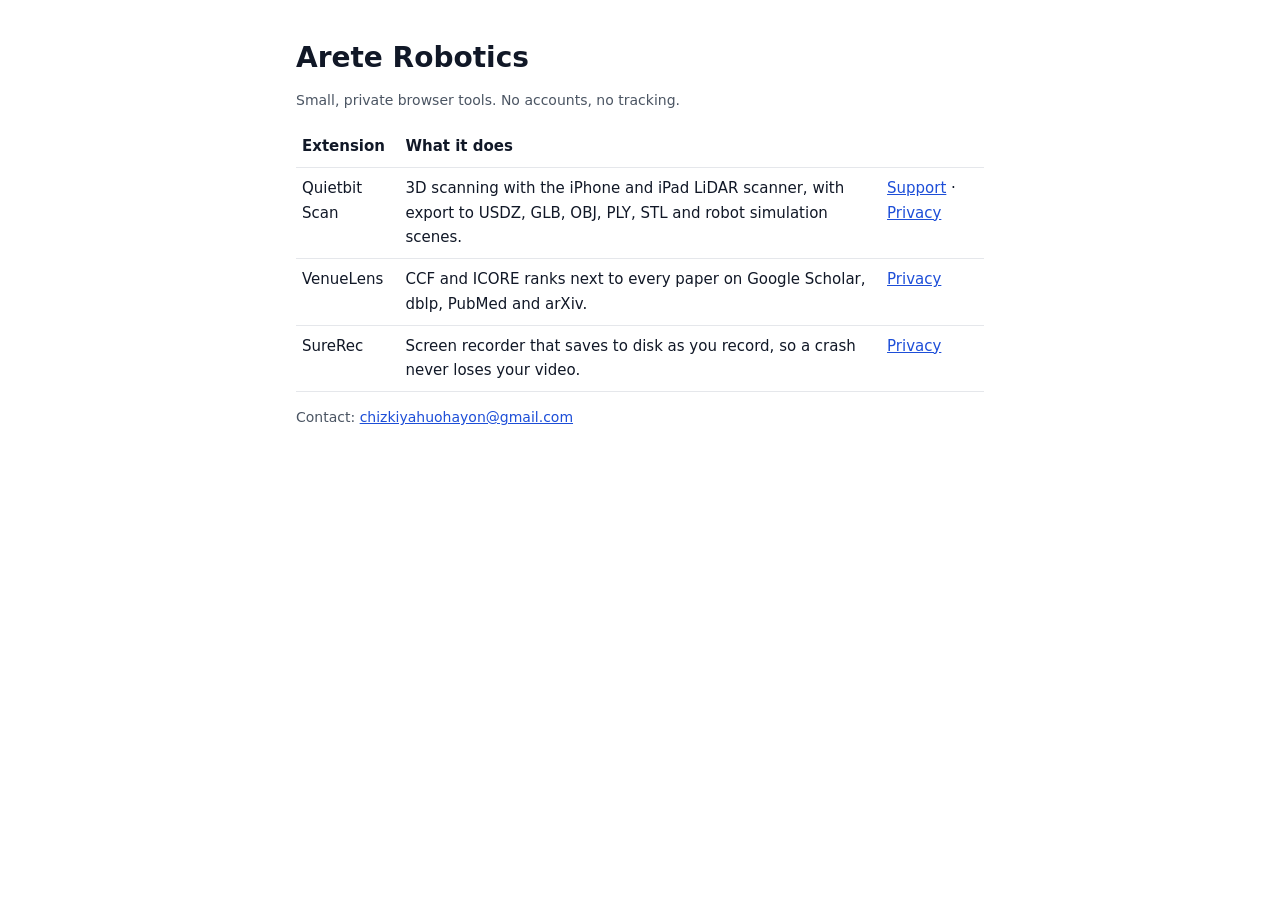
==== index.html @ 1bd01e6b "Rename to Arete Robotics; lion favicon" ====
<!doctype html>
<html lang="en">
<head>
<meta charset="utf-8">
<meta name="viewport" content="width=device-width, initial-scale=1">
<title>Arete Robotics</title>
<link rel="stylesheet" href="style.css">
<link rel="icon" href="favicon.png">
<link rel="apple-touch-icon" href="apple-touch-icon.png">
</head>
<body>
<main>
<h1>Arete Robotics</h1>
<p class="muted">Small, private browser tools. No accounts, no tracking.</p>
<table>
<tr><th>Extension</th><th>What it does</th><th></th></tr>
<tr><td>Quietbit Scan</td><td>3D scanning with the iPhone and iPad LiDAR scanner, with export to USDZ, GLB, OBJ, PLY, STL and robot simulation scenes.</td><td><a href="scan/index.html">Support</a> · <a href="scan/privacy.html">Privacy</a></td></tr>
<tr><td>VenueLens</td><td>CCF and ICORE ranks next to every paper on Google Scholar, dblp, PubMed and arXiv.</td><td><a href="venuelens/privacy.html">Privacy</a></td></tr>
<tr><td>SureRec</td><td>Screen recorder that saves to disk as you record, so a crash never loses your video.</td><td><a href="surerec/privacy.html">Privacy</a></td></tr>
</table>
<p class="muted">Contact: <a href="mailto:chizkiyahuohayon@gmail.com">chizkiyahuohayon@gmail.com</a></p>
</main>
</body>
</html>
---- style.css ----
:root { --bg: #ffffff; --fg: #111827; --muted: #4b5563; --line: #e5e7eb; --accent: #1d4ed8; color-scheme: light dark; }
@media (prefers-color-scheme: dark) { :root { --bg: #111827; --fg: #f3f4f6; --muted: #d1d5db; --line: #374151; --accent: #93c5fd; } }
* { box-sizing: border-box; }
body { margin: 0; background: var(--bg); color: var(--fg); font: 16px/1.65 system-ui, -apple-system, "Segoe UI", "PingFang SC", "Microsoft YaHei", sans-serif; }
main { max-width: 720px; margin: 0 auto; padding: 40px 16px 64px; }
h1 { font-size: 28px; line-height: 1.25; margin: 0 0 6px; }
h2 { font-size: 19px; margin: 32px 0 8px; }
p, li { color: var(--fg); }
.muted { color: var(--muted); font-size: 14px; }
a { color: var(--accent); }
nav { display: flex; gap: 16px; margin-bottom: 28px; font-size: 14px; }
hr { border: 0; border-top: 1px solid var(--line); margin: 40px 0; }
table { border-collapse: collapse; width: 100%; font-size: 15px; }
th, td { text-align: left; border-bottom: 1px solid var(--line); padding: 8px 6px; vertical-align: top; }
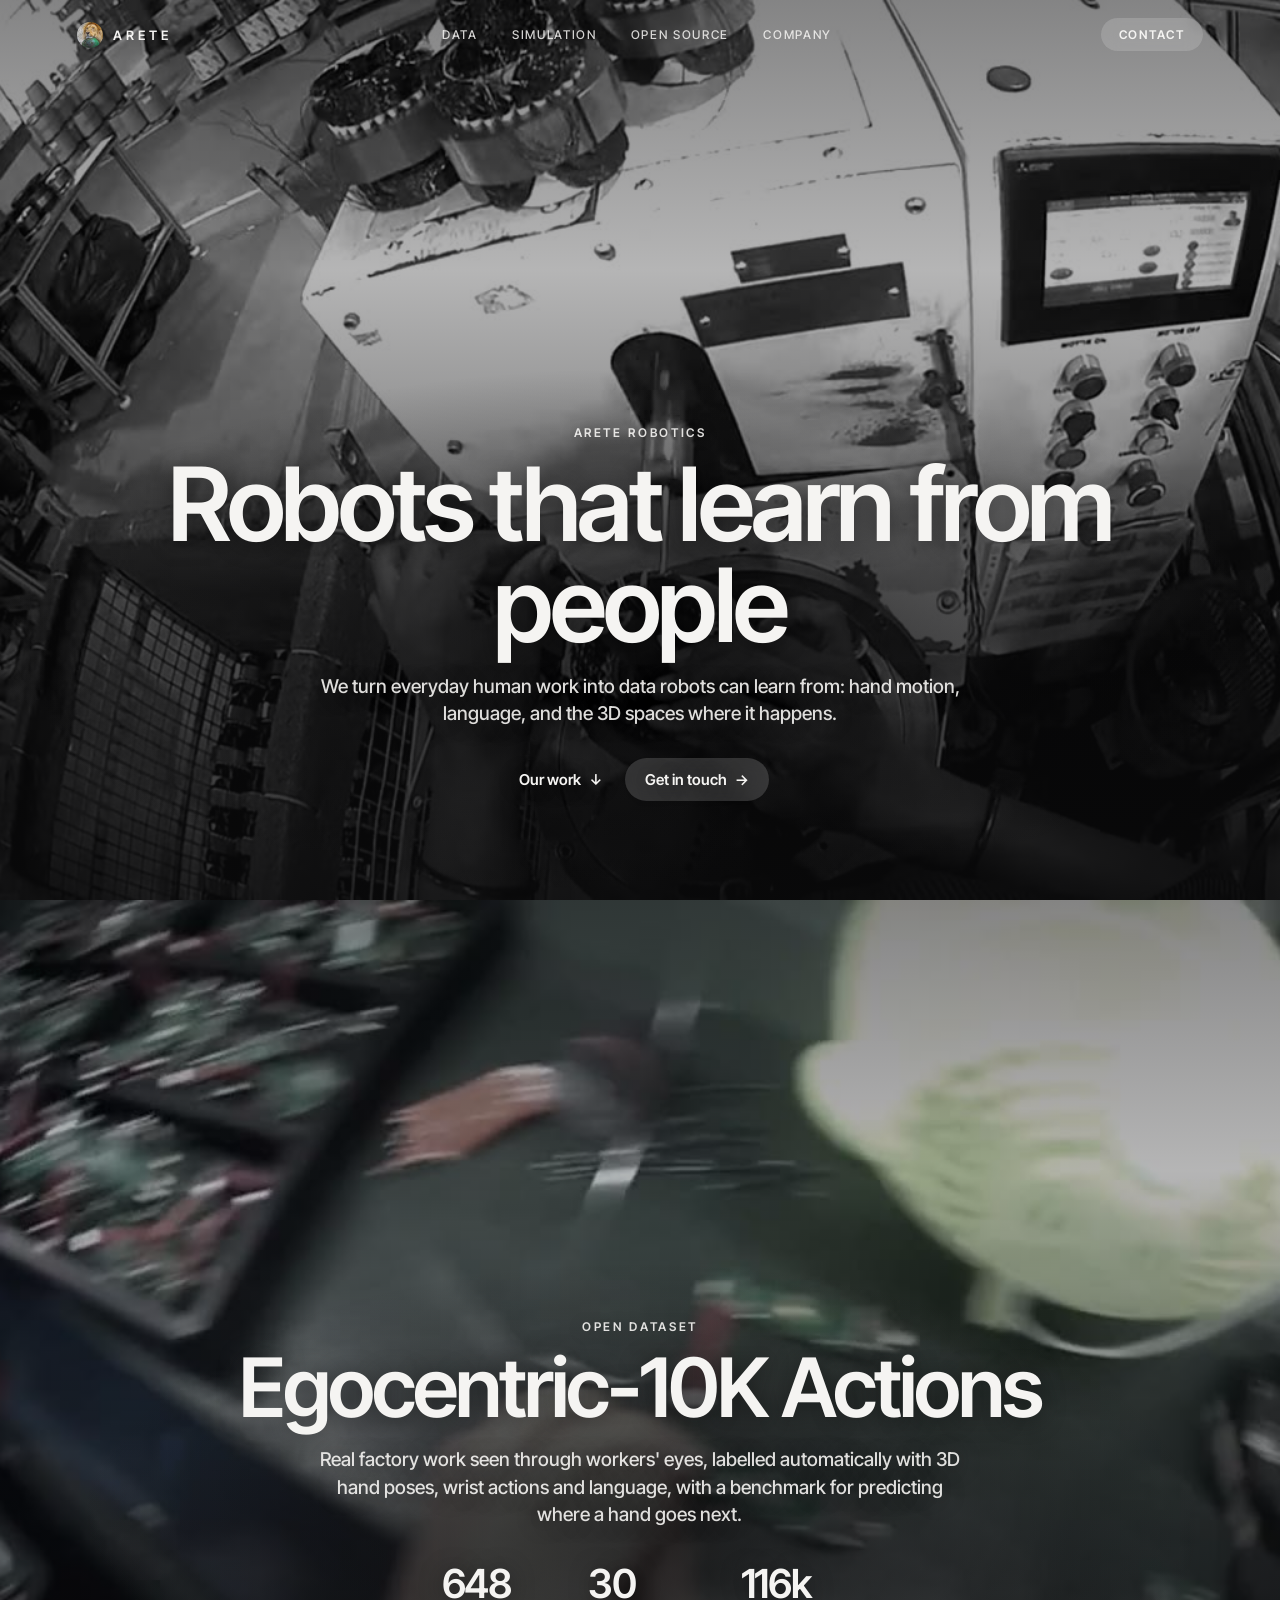
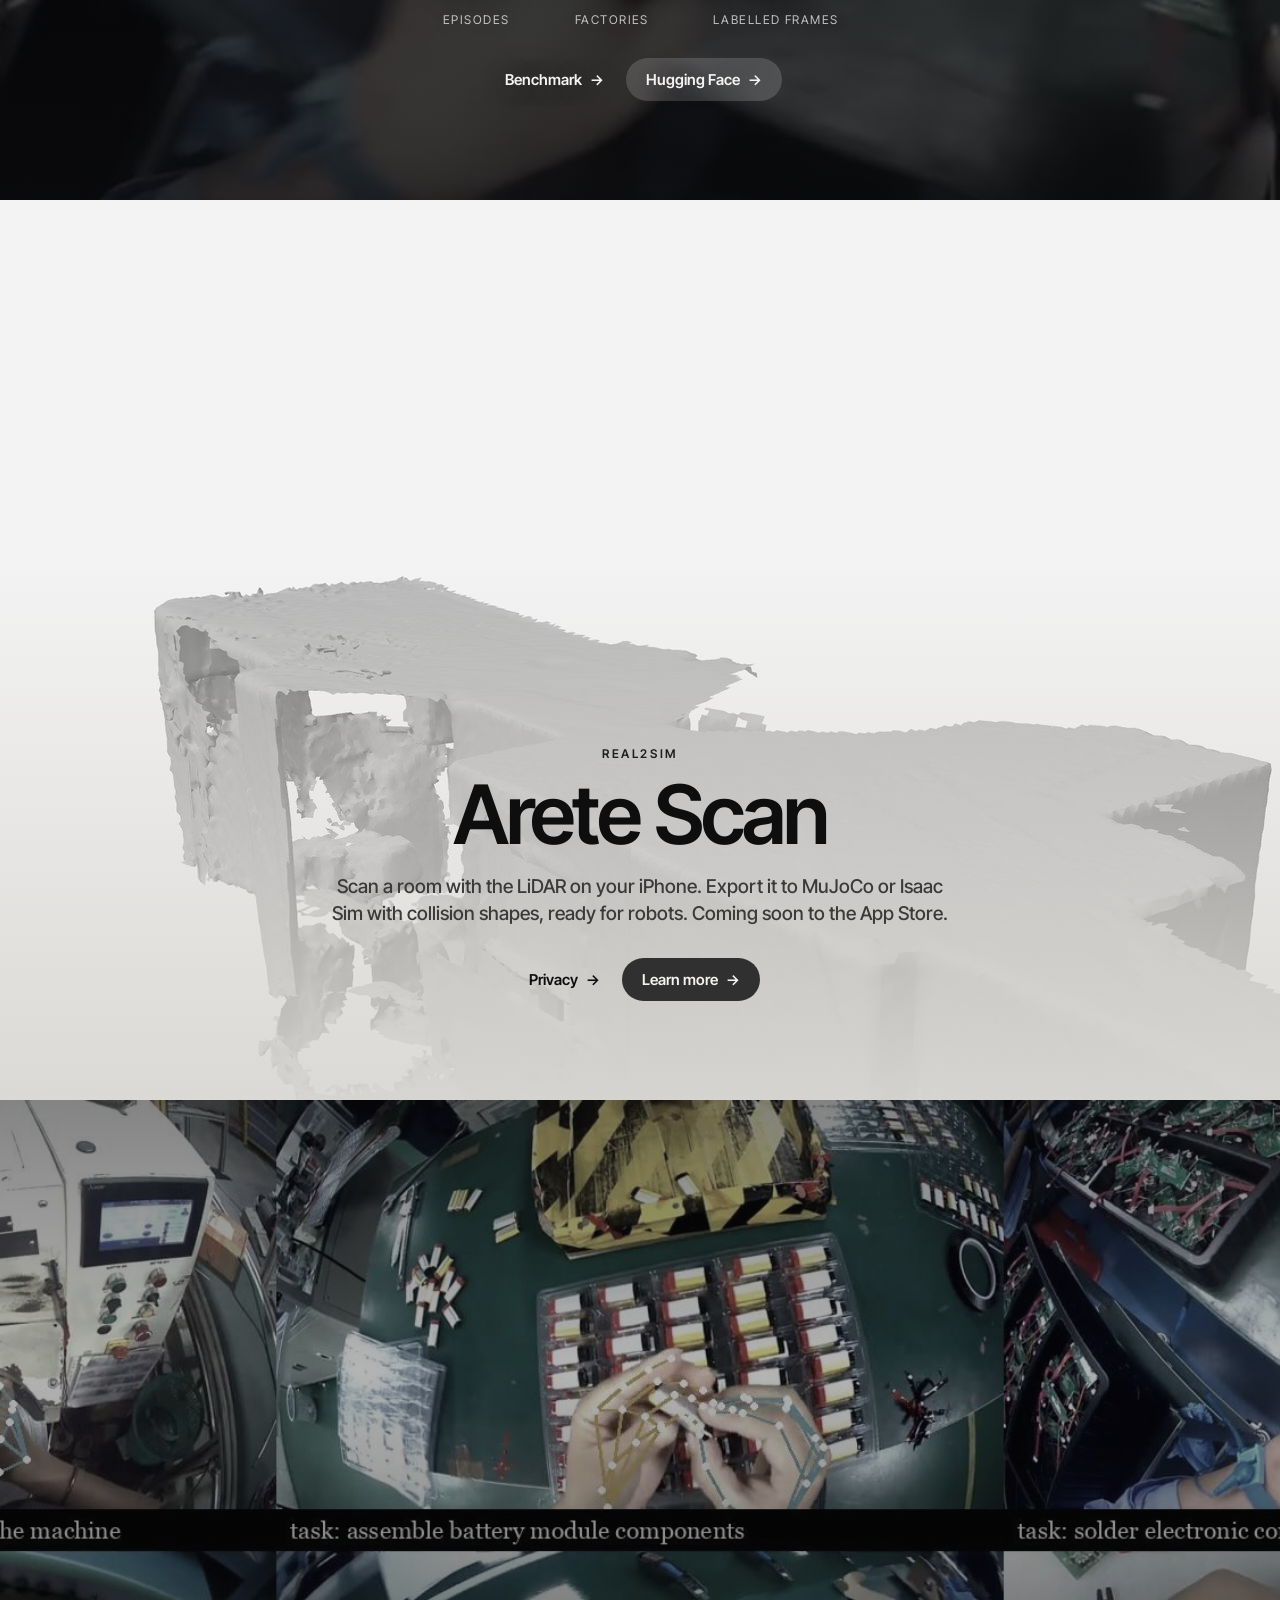
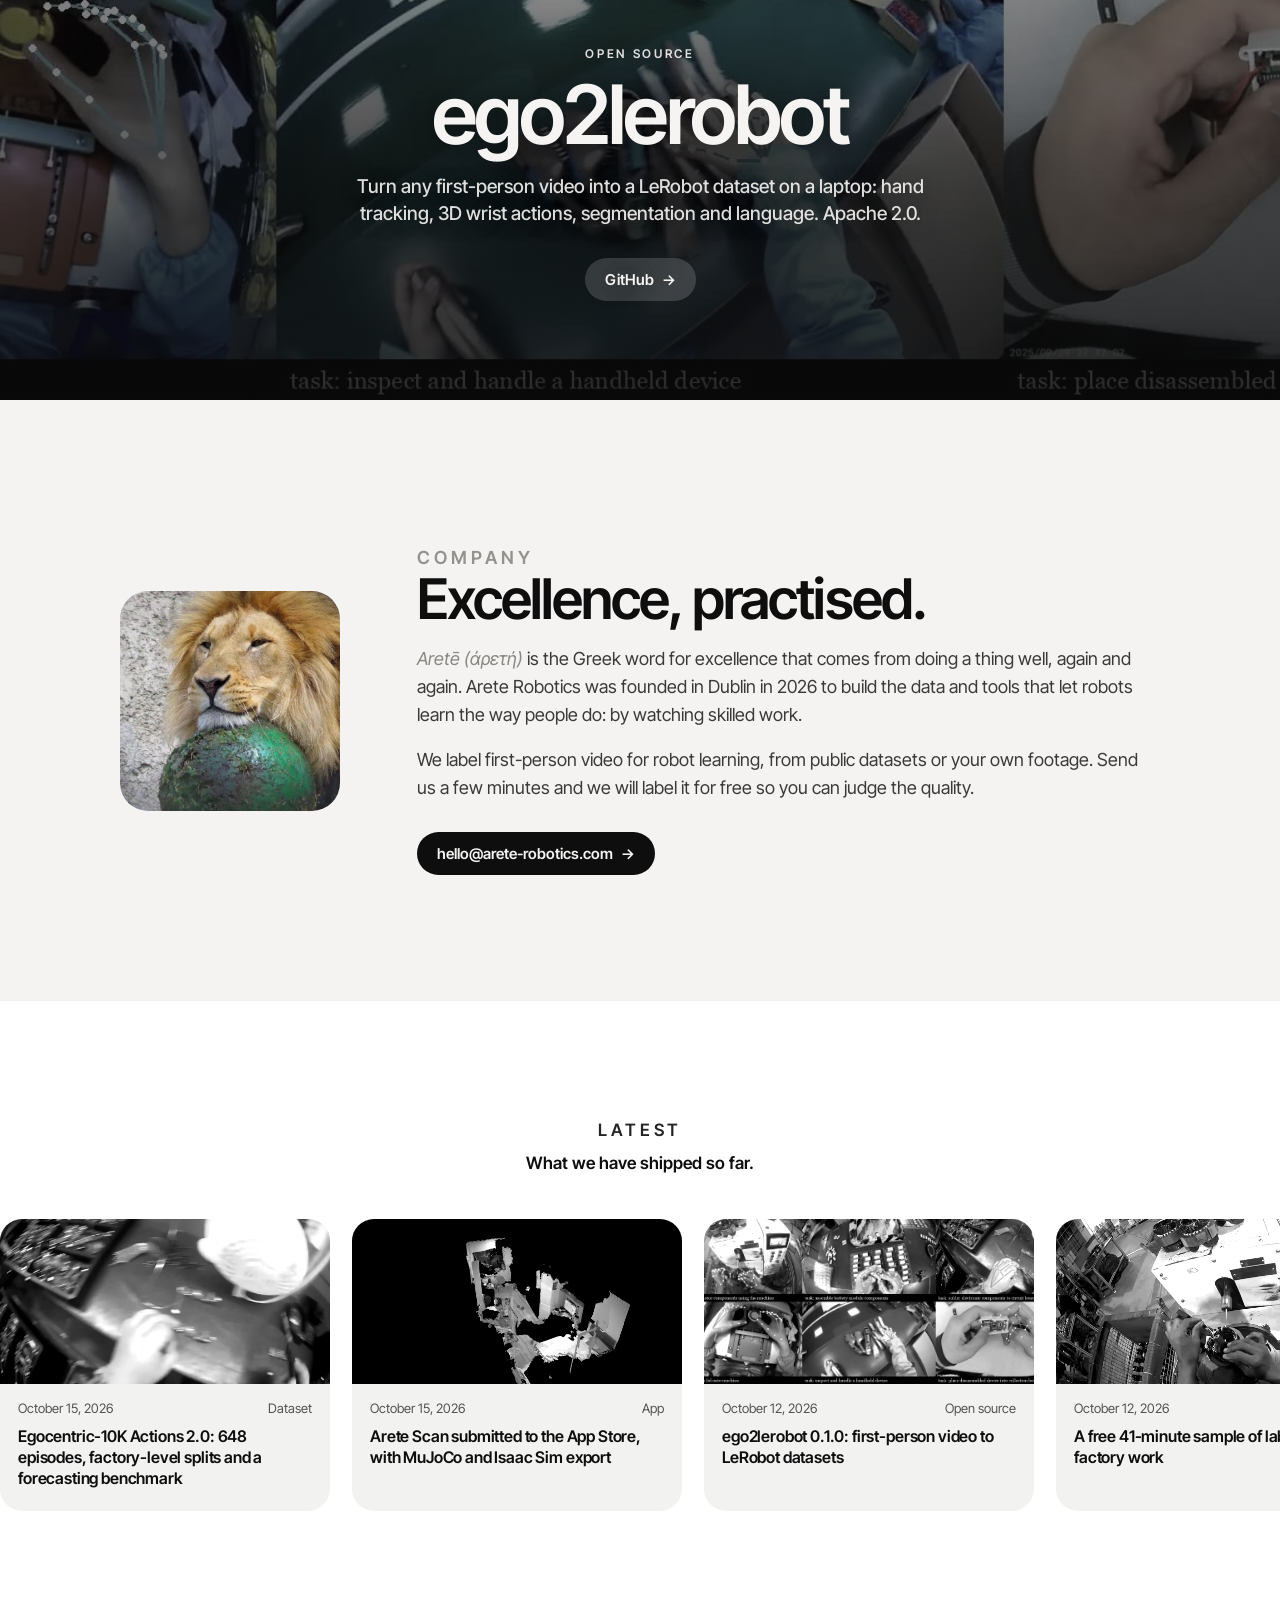
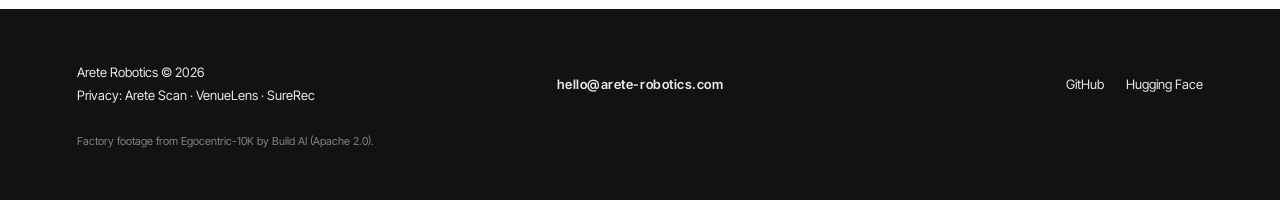
==== commit 2552a045: "Arete Robotics homepage on arete-robotics.com" ====
--- a/index.html
+++ b/index.html
@@ -4,21 +4,212 @@
 <meta charset="utf-8">
 <meta name="viewport" content="width=device-width, initial-scale=1">
 <title>Arete Robotics</title>
-<link rel="stylesheet" href="style.css">
+<meta name="description" content="Arete Robotics turns everyday human work into data robots can learn from: hand motion, language and the 3D spaces where it happens.">
 <link rel="icon" href="favicon.png">
 <link rel="apple-touch-icon" href="apple-touch-icon.png">
+<link rel="preconnect" href="https://fonts.googleapis.com">
+<link rel="preconnect" href="https://fonts.gstatic.com" crossorigin>
+<link href="https://fonts.googleapis.com/css2?family=Inter+Tight:wght@400;500;600;700&display=swap" rel="stylesheet">
+<style>
+:root {
+  --ink: #0e0e0f; --paper: #f4f3f1; --stone: #d9d7d3; --mute: #8a8884;
+  --on-dark: #f5f4f2; --on-dark-mute: rgba(245,244,242,.9);
+  --pill: rgba(255,255,255,.16); --pill-dark: rgba(14,14,15,.82);
+  --gutter: 16px;
+}
+* { box-sizing: border-box; }
+html { scroll-behavior: smooth; }
+body { margin: 0; background: var(--paper); color: var(--ink); font-family: "Inter Tight", system-ui, -apple-system, sans-serif; -webkit-font-smoothing: antialiased; }
+a { color: inherit; text-decoration: none; }
+
+/* nav */
+.nav { position: fixed; inset: 0 0 auto 0; z-index: 10; display: flex; align-items: center; justify-content: space-between; padding: 18px clamp(var(--gutter), 6vw, 96px); color: var(--on-dark); transition: background .3s, color .3s; }
+.nav.solid { background: rgba(244,243,241,.86); color: var(--ink); backdrop-filter: blur(14px); -webkit-backdrop-filter: blur(14px); }
+.brand { display: flex; align-items: center; gap: 10px; font-weight: 600; letter-spacing: .32em; font-size: 13px; }
+.brand img { width: 26px; height: 26px; border-radius: 50%; object-fit: cover; }
+.links { display: flex; gap: 34px; font-size: 12px; font-weight: 500; letter-spacing: .14em; }
+.links a { opacity: .85; } .links a:hover { opacity: 1; }
+.cta { font-size: 12px; font-weight: 600; letter-spacing: .14em; padding: 9px 18px; border-radius: 999px; background: var(--pill); backdrop-filter: blur(8px); }
+.nav.solid .cta { background: var(--ink); color: var(--paper); }
+
+/* full-bleed panels */
+.panel { position: relative; min-height: 100svh; display: grid; place-items: end center; overflow: hidden; color: var(--on-dark); background: #1a1a1b; }
+.panel > video, .panel > img.bg { position: absolute; inset: 0; width: 100%; height: 100%; object-fit: cover; }
+.panel::after { content: ""; position: absolute; inset: 0; background: linear-gradient(180deg, rgba(10,10,11,.5) 0%, rgba(10,10,11,.3) 30%, rgba(10,10,11,.86) 100%); }
+.panel:not(.light) .copy { text-shadow: 0 2px 24px rgba(0,0,0,.45); }
+.panel:not(.light) .copy::before { content: ""; position: absolute; inset: -12% -18% 0; z-index: -1; background: radial-gradient(closest-side, rgba(8,8,9,.62), rgba(8,8,9,0)); }
+.panel.light { background: var(--stone); color: var(--ink); }
+.panel.light::after { background: linear-gradient(180deg, rgba(217,215,211,0) 40%, rgba(217,215,211,.92) 100%); }
+.copy { position: relative; z-index: 1; text-align: center; padding: 0 var(--gutter) clamp(56px, 11vh, 120px); max-width: 980px; }
+.eyebrow { font-size: 12px; font-weight: 600; letter-spacing: .22em; text-transform: uppercase; margin: 0 0 14px; opacity: .9; }
+h1, h2 { font-weight: 600; letter-spacing: -.035em; line-height: .98; margin: 0; }
+h1 { font-size: clamp(44px, 8vw, 104px); }
+h2 { font-size: clamp(40px, 6.4vw, 84px); }
+.lede { font-size: clamp(16px, 1.6vw, 19px); line-height: 1.45; font-weight: 500; margin: 18px auto 0; max-width: 640px; color: var(--on-dark-mute); }
+.light .lede { color: #3b3a38; }
+.actions { display: flex; gap: 14px; justify-content: center; align-items: center; margin-top: 30px; flex-wrap: wrap; }
+.btn { display: inline-flex; align-items: center; gap: 8px; font-size: 15px; font-weight: 600; padding: 12px 20px; border-radius: 999px; }
+.btn.ghost { padding-inline: 8px; }
+.btn.fill { background: var(--pill); backdrop-filter: blur(10px); -webkit-backdrop-filter: blur(10px); }
+.light .btn.fill { background: var(--pill-dark); color: var(--paper); }
+.btn:hover .arr { transform: translateX(3px); } .arr { transition: transform .2s; }
+.actions.left { justify-content: flex-start; }
+.stats { display: flex; gap: clamp(20px, 5vw, 64px); justify-content: center; margin-top: 30px; flex-wrap: wrap; }
+.stats div { text-align: center; } .stats b { display: block; font-size: clamp(26px, 3.4vw, 40px); font-weight: 600; letter-spacing: -.03em; }
+.stats span { font-size: 12px; letter-spacing: .12em; text-transform: uppercase; opacity: .75; }
+
+/* company */
+.company { background: var(--paper); padding: clamp(80px, 14vh, 160px) var(--gutter); }
+.company .inner { max-width: 1040px; margin: 0 auto; display: grid; grid-template-columns: 220px 1fr; gap: clamp(28px, 6vw, 80px); align-items: center; }
+.company img { width: 100%; aspect-ratio: 1; object-fit: cover; border-radius: 28px; filter: grayscale(.15); }
+.company h2 { font-size: clamp(32px, 4.4vw, 56px); }
+.company p { font-size: 18px; line-height: 1.55; color: #3b3a38; margin: 18px 0 0; }
+.greek { font-style: italic; color: var(--mute); }
+
+/* news */
+.news { background: #fff; padding: clamp(72px, 12vh, 128px) 0 clamp(64px, 10vh, 104px); }
+.news header { text-align: center; padding: 0 var(--gutter); }
+.news header p { font-size: 17px; font-weight: 600; margin: 10px auto 0; max-width: 360px; line-height: 1.35; }
+.cards { display: grid; grid-auto-flow: column; grid-auto-columns: min(330px, 82vw); gap: 22px; overflow-x: auto; scroll-snap-type: x mandatory; padding: 44px max(var(--gutter), calc((100vw - 1060px) / 2)) 8px; scrollbar-width: none; }
+.cards::-webkit-scrollbar { display: none; }
+.card { scroll-snap-align: start; background: #f2f2f1; border-radius: 22px; overflow: hidden; display: flex; flex-direction: column; }
+.card img { width: 100%; aspect-ratio: 2 / 1; object-fit: cover; filter: grayscale(1) contrast(1.05); transition: filter .3s; }
+.card:hover img { filter: grayscale(0); }
+.card .meta { display: flex; justify-content: space-between; font-size: 13px; color: #55534f; padding: 16px 18px 0; }
+.card h3 { font-size: 16px; font-weight: 600; line-height: 1.32; margin: 10px 18px 22px; letter-spacing: -.01em; }
+
+/* footer */
+footer { background: #121212; color: #e9e8e6; padding: 52px clamp(var(--gutter), 6vw, 96px); display: grid; grid-template-columns: 1fr auto 1fr; gap: 28px; align-items: center; font-size: 13px; }
+footer .left { line-height: 1.7; } footer .left a:hover, footer .right a:hover { text-decoration: underline; }
+footer .mail { font-weight: 600; letter-spacing: .04em; }
+footer .right { display: flex; gap: 22px; justify-content: flex-end; }
+footer small { grid-column: 1 / -1; color: #85837f; font-size: 11px; }
+
+@media (max-width: 760px) {
+  .links { display: none; }
+  .company .inner { grid-template-columns: 1fr; text-align: center; }
+  .company img { width: 160px; margin: 0 auto; }
+  .actions.left { justify-content: center; }
+  footer { grid-template-columns: 1fr; text-align: center; }
+  footer .right { justify-content: center; }
+}
+@media (prefers-reduced-motion: reduce) { html { scroll-behavior: auto; } }
+</style>
 </head>
 <body>
-<main>
-<h1>Arete Robotics</h1>
-<p class="muted">Small, private browser tools. No accounts, no tracking.</p>
-<table>
-<tr><th>Extension</th><th>What it does</th><th></th></tr>
-<tr><td>Quietbit Scan</td><td>3D scanning with the iPhone and iPad LiDAR scanner, with export to USDZ, GLB, OBJ, PLY, STL and robot simulation scenes.</td><td><a href="scan/index.html">Support</a> · <a href="scan/privacy.html">Privacy</a></td></tr>
-<tr><td>VenueLens</td><td>CCF and ICORE ranks next to every paper on Google Scholar, dblp, PubMed and arXiv.</td><td><a href="venuelens/privacy.html">Privacy</a></td></tr>
-<tr><td>SureRec</td><td>Screen recorder that saves to disk as you record, so a crash never loses your video.</td><td><a href="surerec/privacy.html">Privacy</a></td></tr>
-</table>
-<p class="muted">Contact: <a href="mailto:chizkiyahuohayon@gmail.com">chizkiyahuohayon@gmail.com</a></p>
-</main>
+
+<nav class="nav" id="nav">
+  <a class="brand" href="#top"><img src="media/lion.jpg" alt="">ARETE</a>
+  <div class="links">
+    <a href="#data">DATA</a><a href="#scan">SIMULATION</a><a href="#code">OPEN SOURCE</a><a href="#company">COMPANY</a>
+  </div>
+  <a class="cta" href="mailto:hello@arete-robotics.com">CONTACT</a>
+</nav>
+
+<section class="panel" id="top">
+  <video autoplay muted loop playsinline poster="media/hero.jpg"><source src="media/hero.mp4" type="video/mp4"></video>
+  <div class="copy">
+    <p class="eyebrow">Arete Robotics</p>
+    <h1>Robots that learn from people</h1>
+    <p class="lede">We turn everyday human work into data robots can learn from: hand motion, language, and the 3D spaces where it happens.</p>
+    <div class="actions">
+      <a class="btn ghost" href="#data">Our work <span class="arr">↓</span></a>
+      <a class="btn fill" href="mailto:hello@arete-robotics.com">Get in touch <span class="arr">→</span></a>
+    </div>
+  </div>
+</section>
+
+<section class="panel" id="data">
+  <video autoplay muted loop playsinline poster="media/hands.jpg"><source src="media/hands.mp4" type="video/mp4"></video>
+  <div class="copy">
+    <p class="eyebrow">Open dataset</p>
+    <h2>Egocentric-10K Actions</h2>
+    <p class="lede">Real factory work seen through workers' eyes, labelled automatically with 3D hand poses, wrist actions and language, with a benchmark for predicting where a hand goes next.</p>
+    <div class="stats">
+      <div><b>648</b><span>episodes</span></div>
+      <div><b>30</b><span>factories</span></div>
+      <div><b>116k</b><span>labelled frames</span></div>
+    </div>
+    <div class="actions">
+      <a class="btn ghost" href="https://huggingface.co/datasets/arete-robotics/egocentric-10k-actions#benchmark-where-will-the-hand-be-in-one-second">Benchmark <span class="arr">→</span></a>
+      <a class="btn fill" href="https://huggingface.co/datasets/arete-robotics/egocentric-10k-actions">Hugging Face <span class="arr">→</span></a>
+    </div>
+  </div>
+</section>
+
+<section class="panel light" id="scan">
+  <img class="bg" src="media/scan.jpg" alt="A room scanned with an iPhone, shown as a grey 3D model">
+  <div class="copy">
+    <p class="eyebrow">Real2Sim</p>
+    <h2>Arete Scan</h2>
+    <p class="lede">Scan a room with the LiDAR on your iPhone. Export it to MuJoCo or Isaac Sim with collision shapes, ready for robots. Coming soon to the App Store.</p>
+    <div class="actions">
+      <a class="btn ghost" href="scan/privacy.html">Privacy <span class="arr">→</span></a>
+      <a class="btn fill" href="scan/index.html">Learn more <span class="arr">→</span></a>
+    </div>
+  </div>
+</section>
+
+<section class="panel" id="code">
+  <img class="bg" src="media/grid.jpg" alt="Six factory videos with hand keypoints and task labels produced by ego2lerobot">
+  <div class="copy">
+    <p class="eyebrow">Open source</p>
+    <h2>ego2lerobot</h2>
+    <p class="lede">Turn any first-person video into a LeRobot dataset on a laptop: hand tracking, 3D wrist actions, segmentation and language. Apache 2.0.</p>
+    <div class="actions">
+      <a class="btn fill" href="https://github.com/arete-robotics/ego2lerobot">GitHub <span class="arr">→</span></a>
+    </div>
+  </div>
+</section>
+
+<section class="company" id="company">
+  <div class="inner">
+    <img src="media/lion.jpg" alt="A lion resting its head on a green ball">
+    <div>
+      <p class="eyebrow" style="color:var(--mute)">Company</p>
+      <h2>Excellence, practised.</h2>
+      <p><span class="greek">Aretē (ἀρετή)</span> is the Greek word for excellence that comes from doing a thing well, again and again. Arete Robotics was founded in Dublin in 2026 to build the data and tools that let robots learn the way people do: by watching skilled work.</p>
+      <p>We label first-person video for robot learning, from public datasets or your own footage. Send us a few minutes and we will label it for free so you can judge the quality.</p>
+      <div class="actions left">
+        <a class="btn" style="background:var(--ink);color:var(--paper)" href="mailto:hello@arete-robotics.com">hello@arete-robotics.com <span class="arr">→</span></a>
+      </div>
+    </div>
+  </div>
+</section>
+
+<section class="news">
+  <header>
+    <p class="eyebrow">Latest</p>
+    <p>What we have shipped so far.</p>
+  </header>
+  <div class="cards">
+    <a class="card" href="https://huggingface.co/datasets/arete-robotics/egocentric-10k-actions"><img src="media/hands.jpg" alt=""><div class="meta"><span>October 15, 2026</span><span>Dataset</span></div><h3>Egocentric-10K Actions 2.0: 648 episodes, factory-level splits and a forecasting benchmark</h3></a>
+    <a class="card" href="scan/index.html"><img src="media/sim.jpg" alt=""><div class="meta"><span>October 15, 2026</span><span>App</span></div><h3>Arete Scan submitted to the App Store, with MuJoCo and Isaac Sim export</h3></a>
+    <a class="card" href="https://github.com/arete-robotics/ego2lerobot"><img src="media/grid.jpg" alt=""><div class="meta"><span>October 12, 2026</span><span>Open source</span></div><h3>ego2lerobot 0.1.0: first-person video to LeRobot datasets</h3></a>
+    <a class="card" href="https://huggingface.co/datasets/arete-robotics/egocentric-10k-actions-sample"><img src="media/hero.jpg" alt=""><div class="meta"><span>October 12, 2026</span><span>Dataset</span></div><h3>A free 41-minute sample of labelled factory work</h3></a>
+  </div>
+</section>
+
+<footer>
+  <div class="left">
+    Arete Robotics © 2026<br>
+    Privacy: <a href="scan/privacy.html">Arete Scan</a> · <a href="venuelens/privacy.html">VenueLens</a> · <a href="surerec/privacy.html">SureRec</a>
+  </div>
+  <a class="mail" href="mailto:hello@arete-robotics.com">hello@arete-robotics.com</a>
+  <div class="right">
+    <a href="https://github.com/arete-robotics">GitHub</a>
+    <a href="https://huggingface.co/arete-robotics">Hugging Face</a>
+  </div>
+  <small>Factory footage from Egocentric-10K by Build AI (Apache 2.0).</small>
+</footer>
+
+<script>
+const nav = document.getElementById('nav');
+const onScroll = () => {
+  const dark = [...document.querySelectorAll('.panel:not(.light)')].some(p => { const r = p.getBoundingClientRect(); return r.top <= 40 && r.bottom > 40; });
+  nav.classList.toggle('solid', !dark);
+};
+addEventListener('scroll', onScroll, { passive: true }); onScroll();
+</script>
 </body>
 </html>
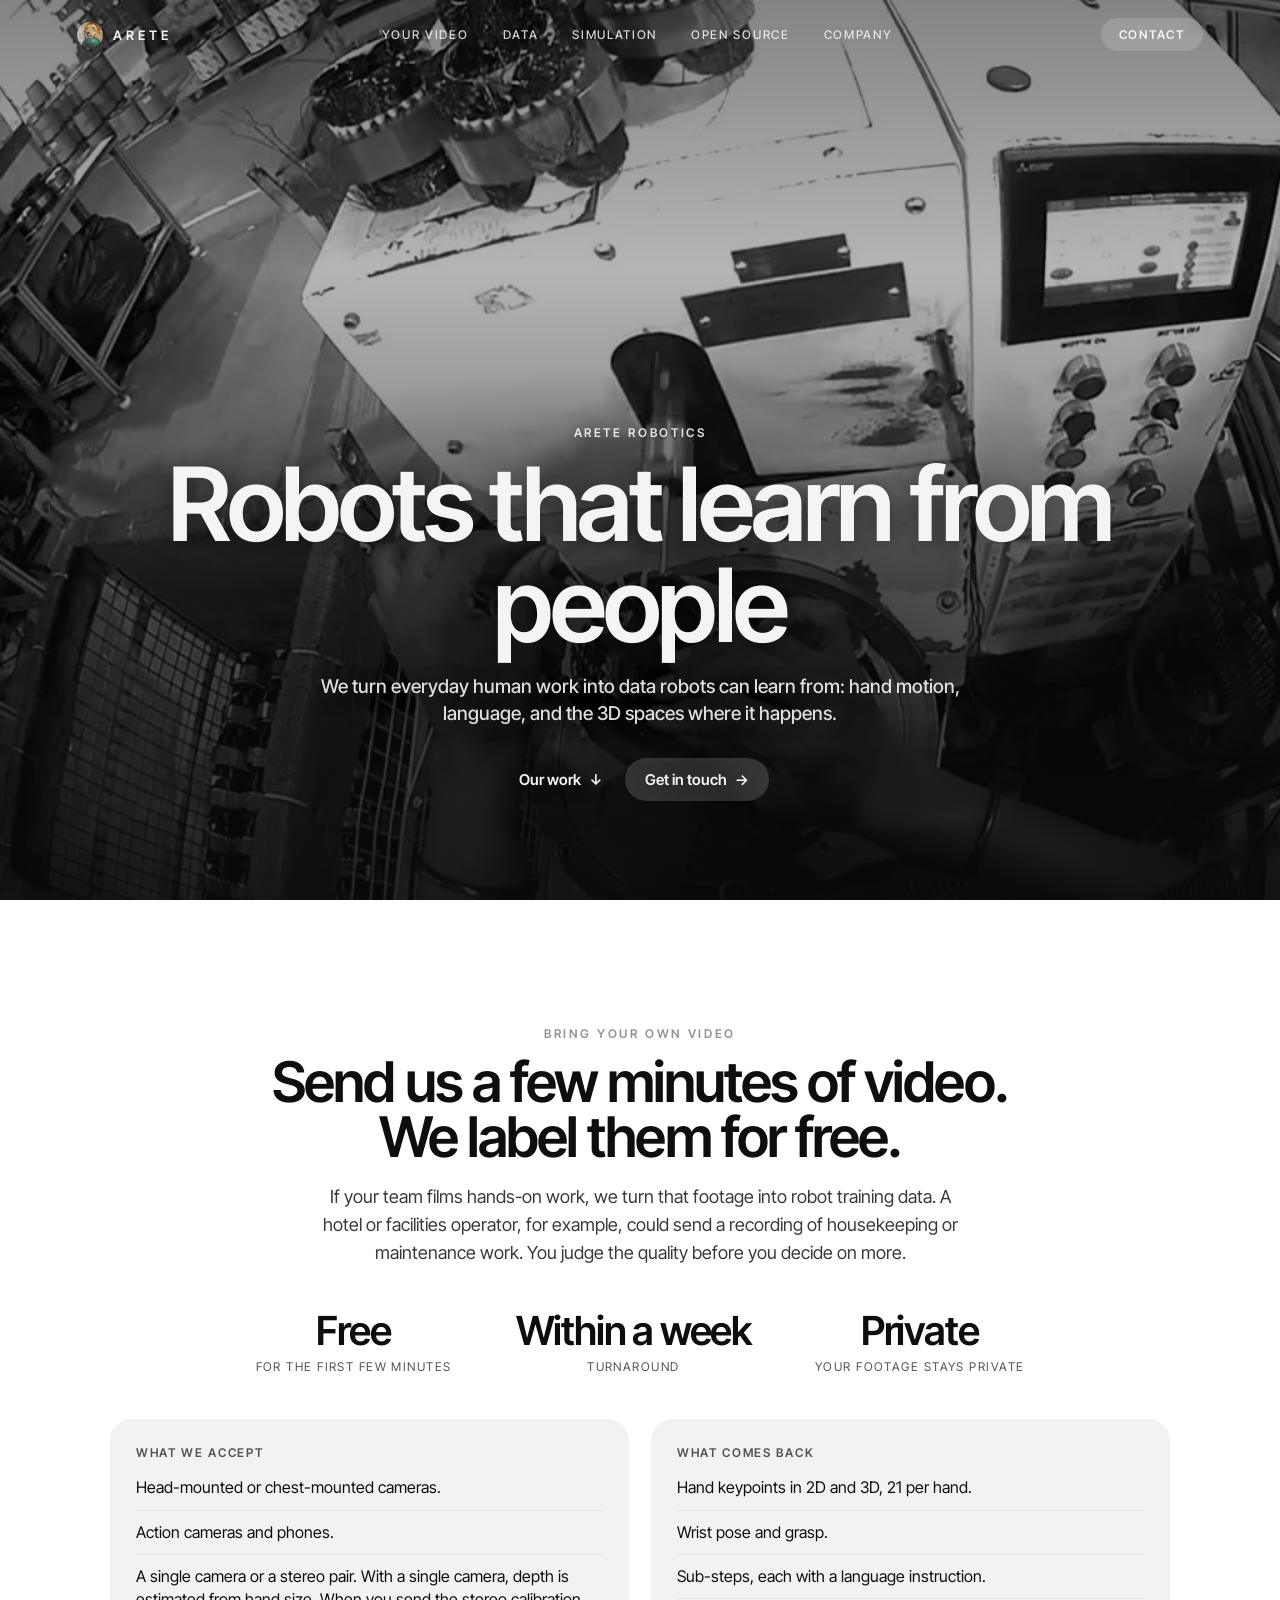
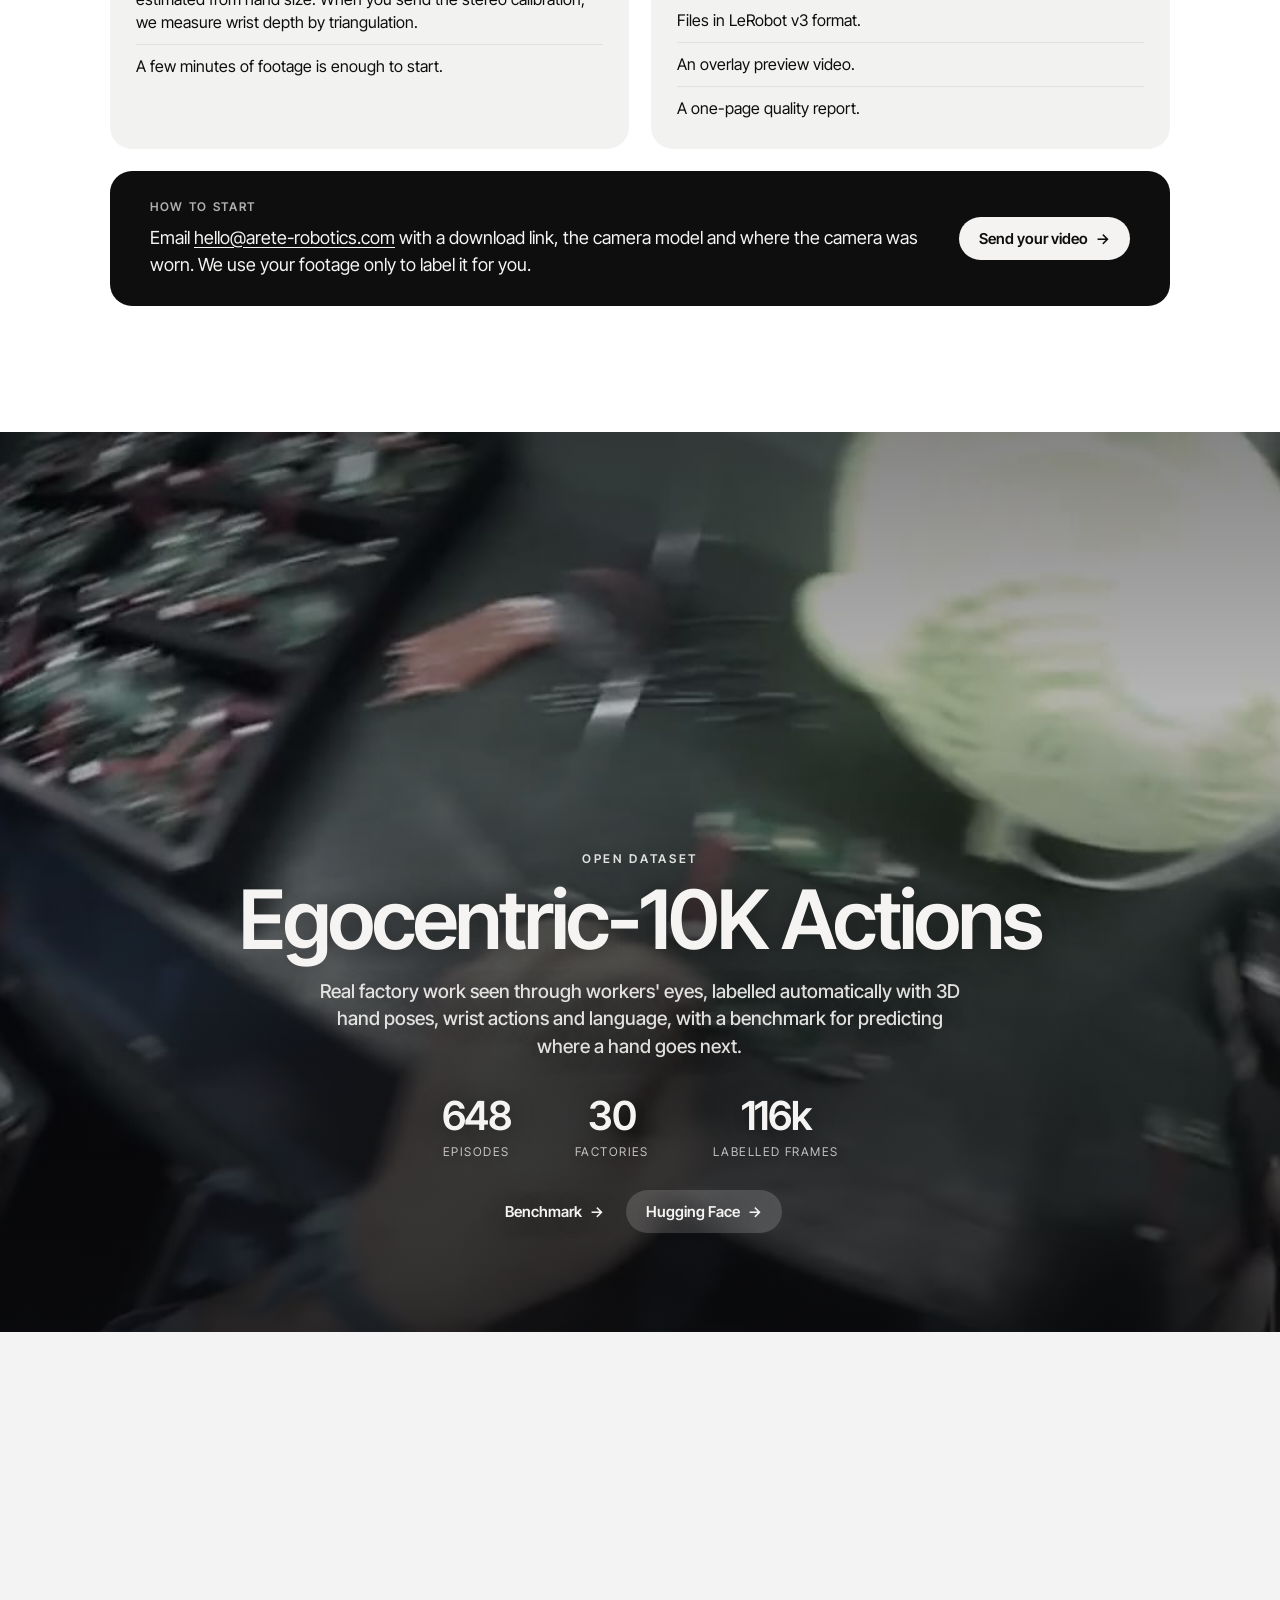
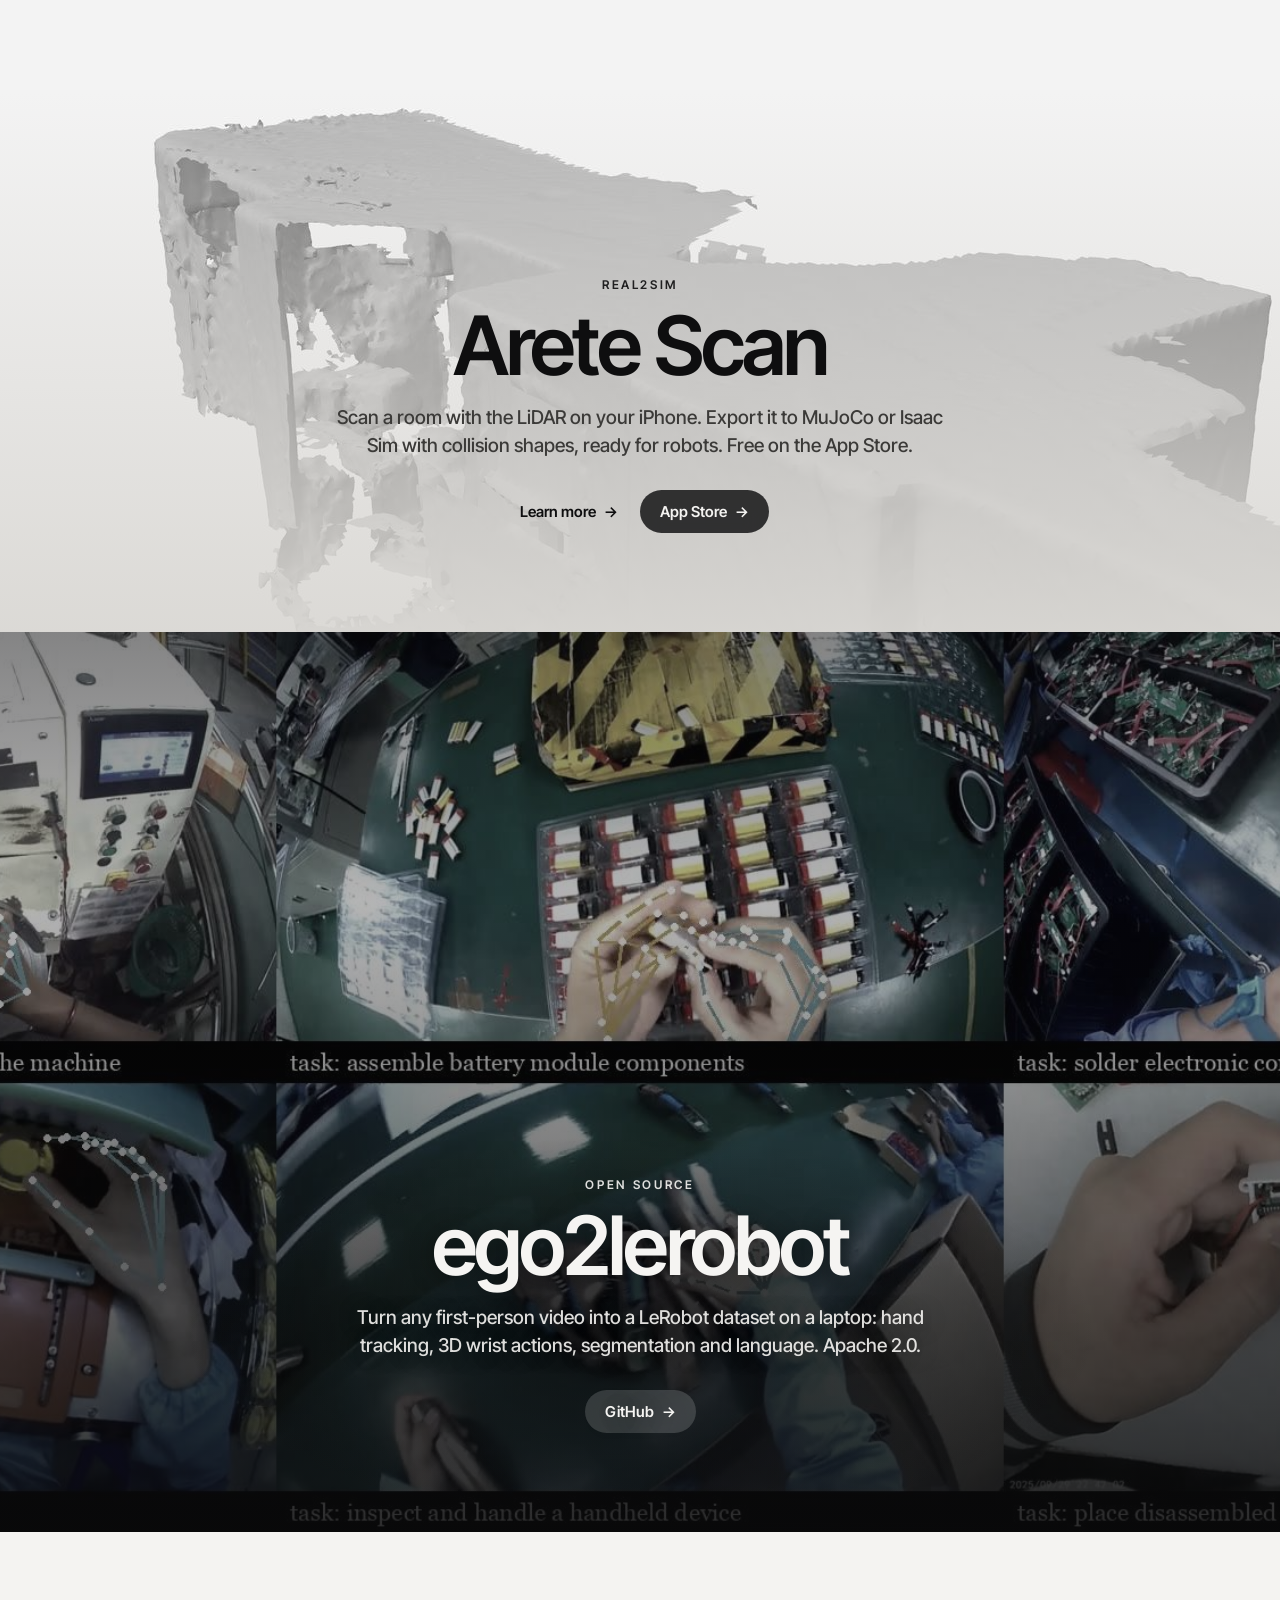
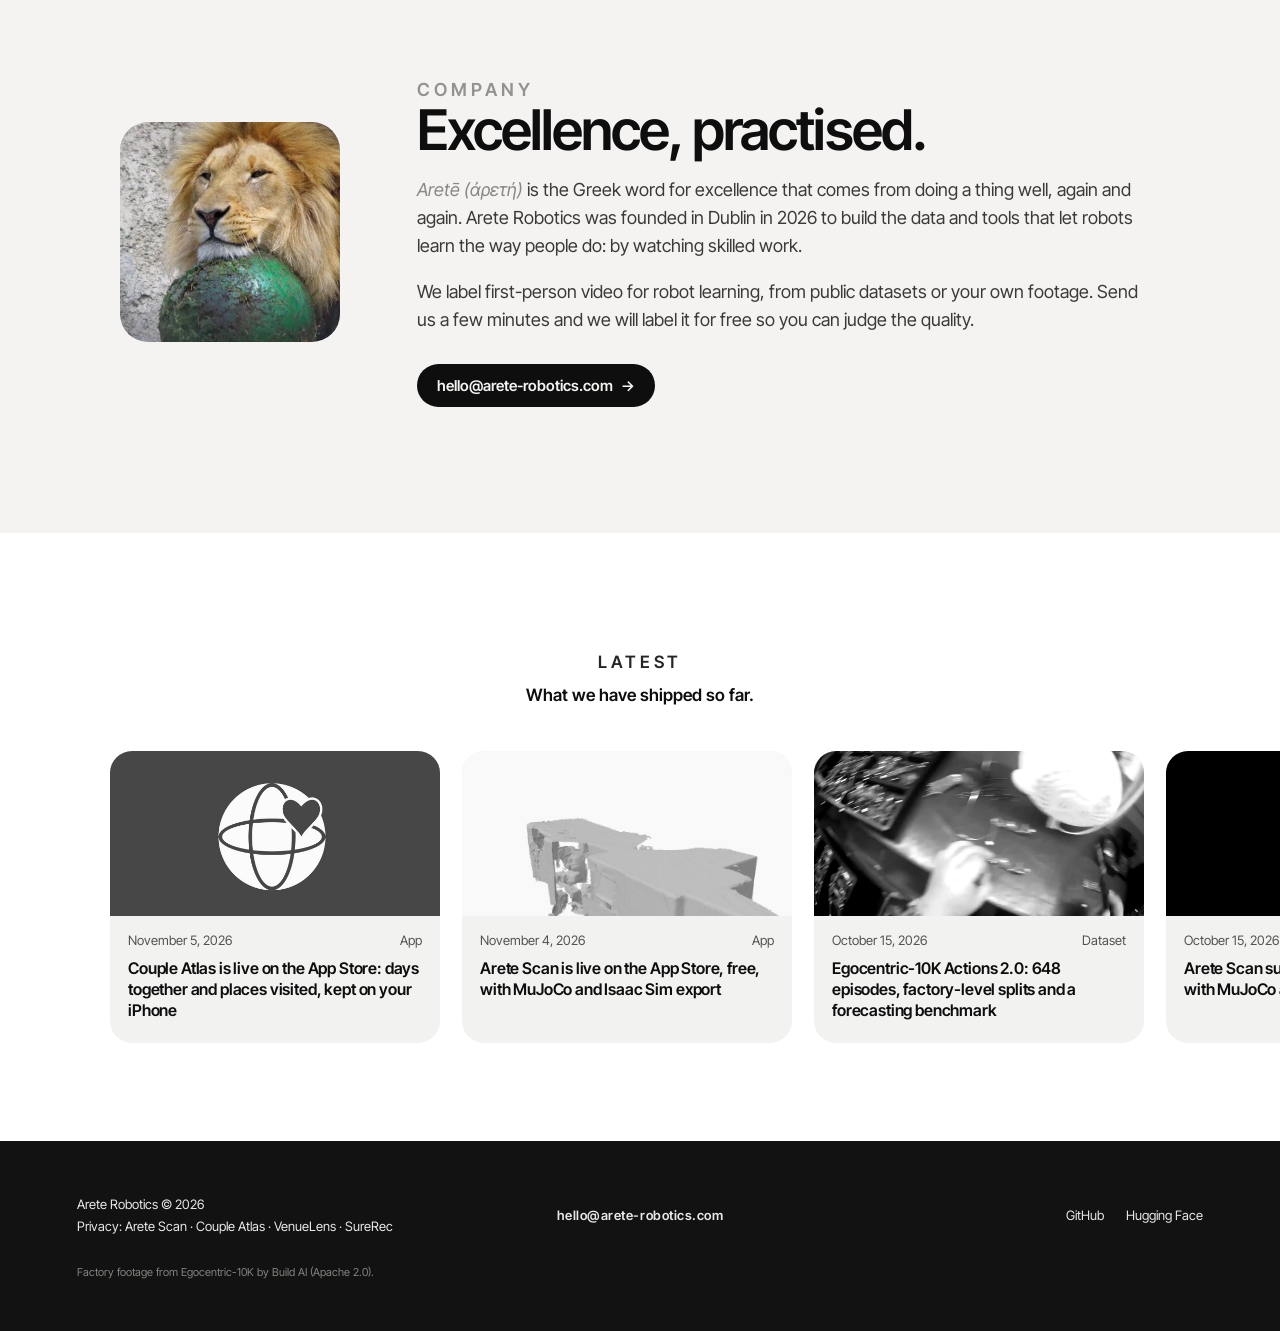
==== commit cd8df5c9: "Home: bring your own video section, Scan live, November news New "Bring your own video" section afte" ====
--- a/index.html
+++ b/index.html
@@ -58,6 +58,27 @@
 .stats div { text-align: center; } .stats b { display: block; font-size: clamp(26px, 3.4vw, 40px); font-weight: 600; letter-spacing: -.03em; }
 .stats span { font-size: 12px; letter-spacing: .12em; text-transform: uppercase; opacity: .75; }
 
+/* bring your own video */
+.byov { background: #fff; padding: clamp(80px, 14vh, 150px) var(--gutter); }
+.byov .inner { max-width: 1060px; margin: 0 auto; }
+.byov header { text-align: center; max-width: 780px; margin: 0 auto; }
+.byov h2 { font-size: clamp(32px, 4.4vw, 56px); }
+.byov .intro { font-size: 18px; line-height: 1.55; color: #3b3a38; margin: 18px auto 0; max-width: 640px; }
+.byov .stats { margin-top: 40px; }
+.byov .stats span { opacity: 1; color: #55534f; }
+.offer { display: grid; grid-template-columns: 1fr 1fr; gap: 22px; margin-top: 44px; }
+.offer > div { background: #f2f2f1; border-radius: 22px; padding: 26px 26px 28px; }
+.offer h3, .start h3 { font-size: 12px; font-weight: 600; letter-spacing: .14em; text-transform: uppercase; margin: 0 0 16px; color: #55534f; }
+.offer ul { margin: 0; padding: 0; list-style: none; }
+.offer li { font-size: 16px; line-height: 1.45; padding: 10px 0; border-top: 1px solid #e2e1de; }
+.offer li:first-child { border-top: 0; padding-top: 0; }
+.offer li:last-child { padding-bottom: 0; }
+.start { margin-top: 22px; background: var(--ink); color: var(--on-dark); border-radius: 22px; padding: 28px clamp(22px, 4vw, 40px); display: grid; grid-template-columns: 1fr auto; gap: 24px; align-items: center; }
+.start h3 { color: rgba(245,244,242,.7); margin-bottom: 10px; }
+.start p { font-size: 18px; line-height: 1.5; margin: 0; }
+.start p a { text-decoration: underline; text-underline-offset: 3px; }
+.start .btn { background: var(--paper); color: var(--ink); white-space: nowrap; }
+
 /* company */
 .company { background: var(--paper); padding: clamp(80px, 14vh, 160px) var(--gutter); }
 .company .inner { max-width: 1040px; margin: 0 auto; display: grid; grid-template-columns: 220px 1fr; gap: clamp(28px, 6vw, 80px); align-items: center; }
@@ -70,7 +91,7 @@
 .news { background: #fff; padding: clamp(72px, 12vh, 128px) 0 clamp(64px, 10vh, 104px); }
 .news header { text-align: center; padding: 0 var(--gutter); }
 .news header p { font-size: 17px; font-weight: 600; margin: 10px auto 0; max-width: 360px; line-height: 1.35; }
-.cards { display: grid; grid-auto-flow: column; grid-auto-columns: min(330px, 82vw); gap: 22px; overflow-x: auto; scroll-snap-type: x mandatory; padding: 44px max(var(--gutter), calc((100vw - 1060px) / 2)) 8px; scrollbar-width: none; }
+.cards { display: grid; grid-auto-flow: column; grid-auto-columns: min(330px, 82vw); gap: 22px; overflow-x: auto; scroll-snap-type: x mandatory; padding: 44px max(var(--gutter), calc((100vw - 1060px) / 2)) 8px; scroll-padding-inline: max(var(--gutter), calc((100vw - 1060px) / 2)); scrollbar-width: none; }
 .cards::-webkit-scrollbar { display: none; }
 .card { scroll-snap-align: start; background: #f2f2f1; border-radius: 22px; overflow: hidden; display: flex; flex-direction: column; }
 .card img { width: 100%; aspect-ratio: 2 / 1; object-fit: cover; filter: grayscale(1) contrast(1.05); transition: filter .3s; }
@@ -85,8 +106,13 @@
 footer .right { display: flex; gap: 22px; justify-content: flex-end; }
 footer small { grid-column: 1 / -1; color: #85837f; font-size: 11px; }
 
+@media (max-width: 1020px) { .links { gap: 24px; } }
+@media (max-width: 880px) { .links { display: none; } }
 @media (max-width: 760px) {
   .links { display: none; }
+  .offer { grid-template-columns: 1fr; }
+  .start { grid-template-columns: 1fr; }
+  .start .btn { justify-self: start; }
   .company .inner { grid-template-columns: 1fr; text-align: center; }
   .company img { width: 160px; margin: 0 auto; }
   .actions.left { justify-content: center; }
@@ -101,7 +127,7 @@
 <nav class="nav" id="nav">
   <a class="brand" href="#top"><img src="media/lion.jpg" alt="">ARETE</a>
   <div class="links">
-    <a href="#data">DATA</a><a href="#scan">SIMULATION</a><a href="#code">OPEN SOURCE</a><a href="#company">COMPANY</a>
+    <a href="#your-video">YOUR VIDEO</a><a href="#data">DATA</a><a href="#scan">SIMULATION</a><a href="#code">OPEN SOURCE</a><a href="#company">COMPANY</a>
   </div>
   <a class="cta" href="mailto:hello@arete-robotics.com">CONTACT</a>
 </nav>
@@ -115,6 +141,50 @@
     <div class="actions">
       <a class="btn ghost" href="#data">Our work <span class="arr">↓</span></a>
       <a class="btn fill" href="mailto:hello@arete-robotics.com">Get in touch <span class="arr">→</span></a>
+    </div>
+  </div>
+</section>
+
+<section class="byov" id="your-video">
+  <div class="inner">
+    <header>
+      <p class="eyebrow" style="color:var(--mute)">Bring your own video</p>
+      <h2>Send us a few minutes of video. We label them for free.</h2>
+      <p class="intro">If your team films hands-on work, we turn that footage into robot training data. A hotel or facilities operator, for example, could send a recording of housekeeping or maintenance work. You judge the quality before you decide on more.</p>
+    </header>
+    <div class="stats">
+      <div><b>Free</b><span>for the first few minutes</span></div>
+      <div><b>Within a week</b><span>turnaround</span></div>
+      <div><b>Private</b><span>your footage stays private</span></div>
+    </div>
+    <div class="offer">
+      <div>
+        <h3>What we accept</h3>
+        <ul>
+          <li>Head-mounted or chest-mounted cameras.</li>
+          <li>Action cameras and phones.</li>
+          <li>A single camera or a stereo pair. With a single camera, depth is estimated from hand size. When you send the stereo calibration, we measure wrist depth by triangulation.</li>
+          <li>A few minutes of footage is enough to start.</li>
+        </ul>
+      </div>
+      <div>
+        <h3>What comes back</h3>
+        <ul>
+          <li>Hand keypoints in 2D and 3D, 21 per hand.</li>
+          <li>Wrist pose and grasp.</li>
+          <li>Sub-steps, each with a language instruction.</li>
+          <li>Files in LeRobot v3 format.</li>
+          <li>An overlay preview video.</li>
+          <li>A one-page quality report.</li>
+        </ul>
+      </div>
+    </div>
+    <div class="start">
+      <div>
+        <h3>How to start</h3>
+        <p>Email <a href="mailto:hello@arete-robotics.com">hello@arete-robotics.com</a> with a download link, the camera model and where the camera was worn. We use your footage only to label it for you.</p>
+      </div>
+      <a class="btn" href="mailto:hello@arete-robotics.com?subject=Video%20to%20label">Send your video <span class="arr">→</span></a>
     </div>
   </div>
 </section>
@@ -142,10 +212,10 @@
   <div class="copy">
     <p class="eyebrow">Real2Sim</p>
     <h2>Arete Scan</h2>
-    <p class="lede">Scan a room with the LiDAR on your iPhone. Export it to MuJoCo or Isaac Sim with collision shapes, ready for robots. Coming soon to the App Store.</p>
-    <div class="actions">
-      <a class="btn ghost" href="scan/privacy.html">Privacy <span class="arr">→</span></a>
-      <a class="btn fill" href="scan/index.html">Learn more <span class="arr">→</span></a>
+    <p class="lede">Scan a room with the LiDAR on your iPhone. Export it to MuJoCo or Isaac Sim with collision shapes, ready for robots. Free on the App Store.</p>
+    <div class="actions">
+      <a class="btn ghost" href="scan/index.html">Learn more <span class="arr">→</span></a>
+      <a class="btn fill" href="https://apps.apple.com/us/app/arete-scan/id6823256128">App Store <span class="arr">→</span></a>
     </div>
   </div>
 </section>
@@ -183,6 +253,8 @@
     <p>What we have shipped so far.</p>
   </header>
   <div class="cards">
+    <a class="card" href="https://apps.apple.com/us/app/couple-atlas-love-days-map/id6829109302"><img src="media/coupleatlas.jpg" alt=""><div class="meta"><span>November 5, 2026</span><span>App</span></div><h3>Couple Atlas is live on the App Store: days together and places visited, kept on your iPhone</h3></a>
+    <a class="card" href="https://apps.apple.com/us/app/arete-scan/id6823256128"><img src="media/scan.jpg" alt=""><div class="meta"><span>November 4, 2026</span><span>App</span></div><h3>Arete Scan is live on the App Store, free, with MuJoCo and Isaac Sim export</h3></a>
     <a class="card" href="https://huggingface.co/datasets/arete-robotics/egocentric-10k-actions"><img src="media/hands.jpg" alt=""><div class="meta"><span>October 15, 2026</span><span>Dataset</span></div><h3>Egocentric-10K Actions 2.0: 648 episodes, factory-level splits and a forecasting benchmark</h3></a>
     <a class="card" href="scan/index.html"><img src="media/sim.jpg" alt=""><div class="meta"><span>October 15, 2026</span><span>App</span></div><h3>Arete Scan submitted to the App Store, with MuJoCo and Isaac Sim export</h3></a>
     <a class="card" href="https://github.com/arete-robotics/ego2lerobot"><img src="media/grid.jpg" alt=""><div class="meta"><span>October 12, 2026</span><span>Open source</span></div><h3>ego2lerobot 0.1.0: first-person video to LeRobot datasets</h3></a>
@@ -193,7 +265,7 @@
 <footer>
   <div class="left">
     Arete Robotics © 2026<br>
-    Privacy: <a href="scan/privacy.html">Arete Scan</a> · <a href="venuelens/privacy.html">VenueLens</a> · <a href="surerec/privacy.html">SureRec</a>
+    Privacy: <a href="scan/privacy.html">Arete Scan</a> · <a href="coupleatlas/privacy.html">Couple Atlas</a> · <a href="venuelens/privacy.html">VenueLens</a> · <a href="surerec/privacy.html">SureRec</a>
   </div>
   <a class="mail" href="mailto:hello@arete-robotics.com">hello@arete-robotics.com</a>
   <div class="right">
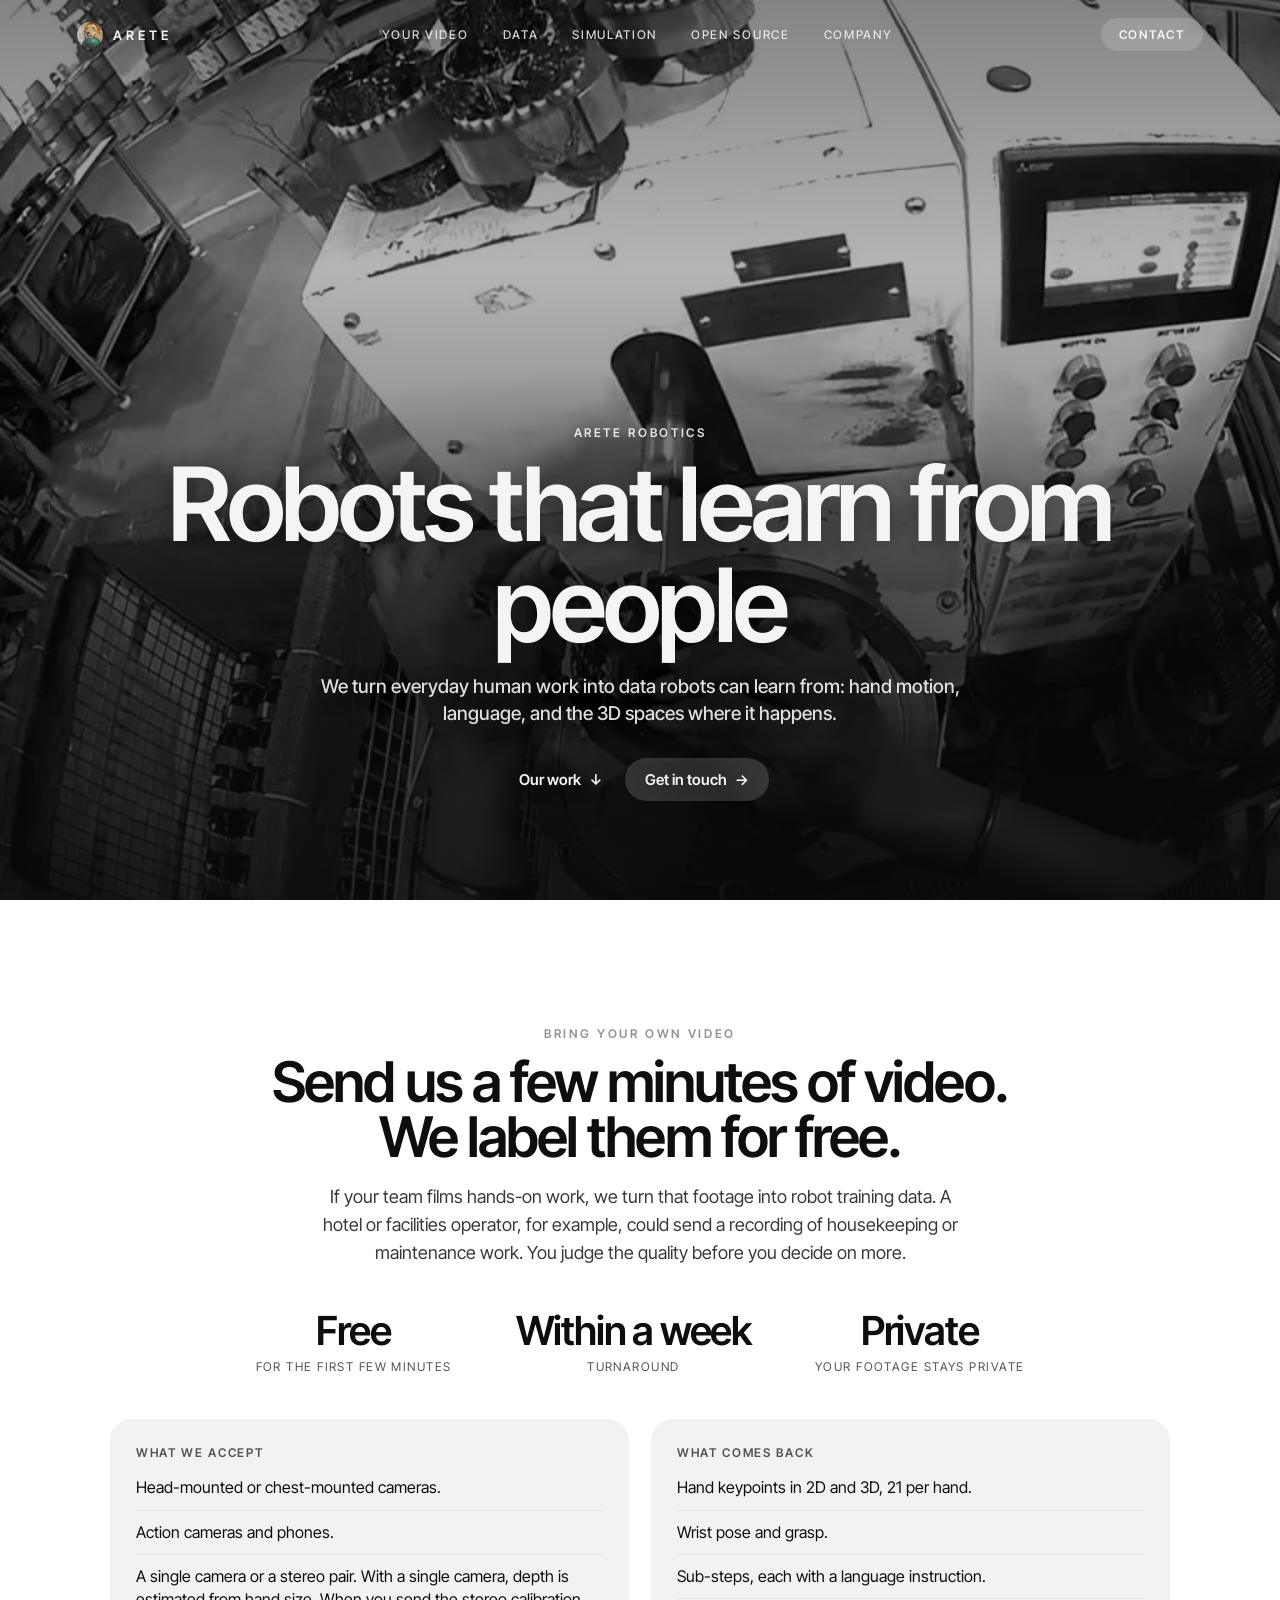
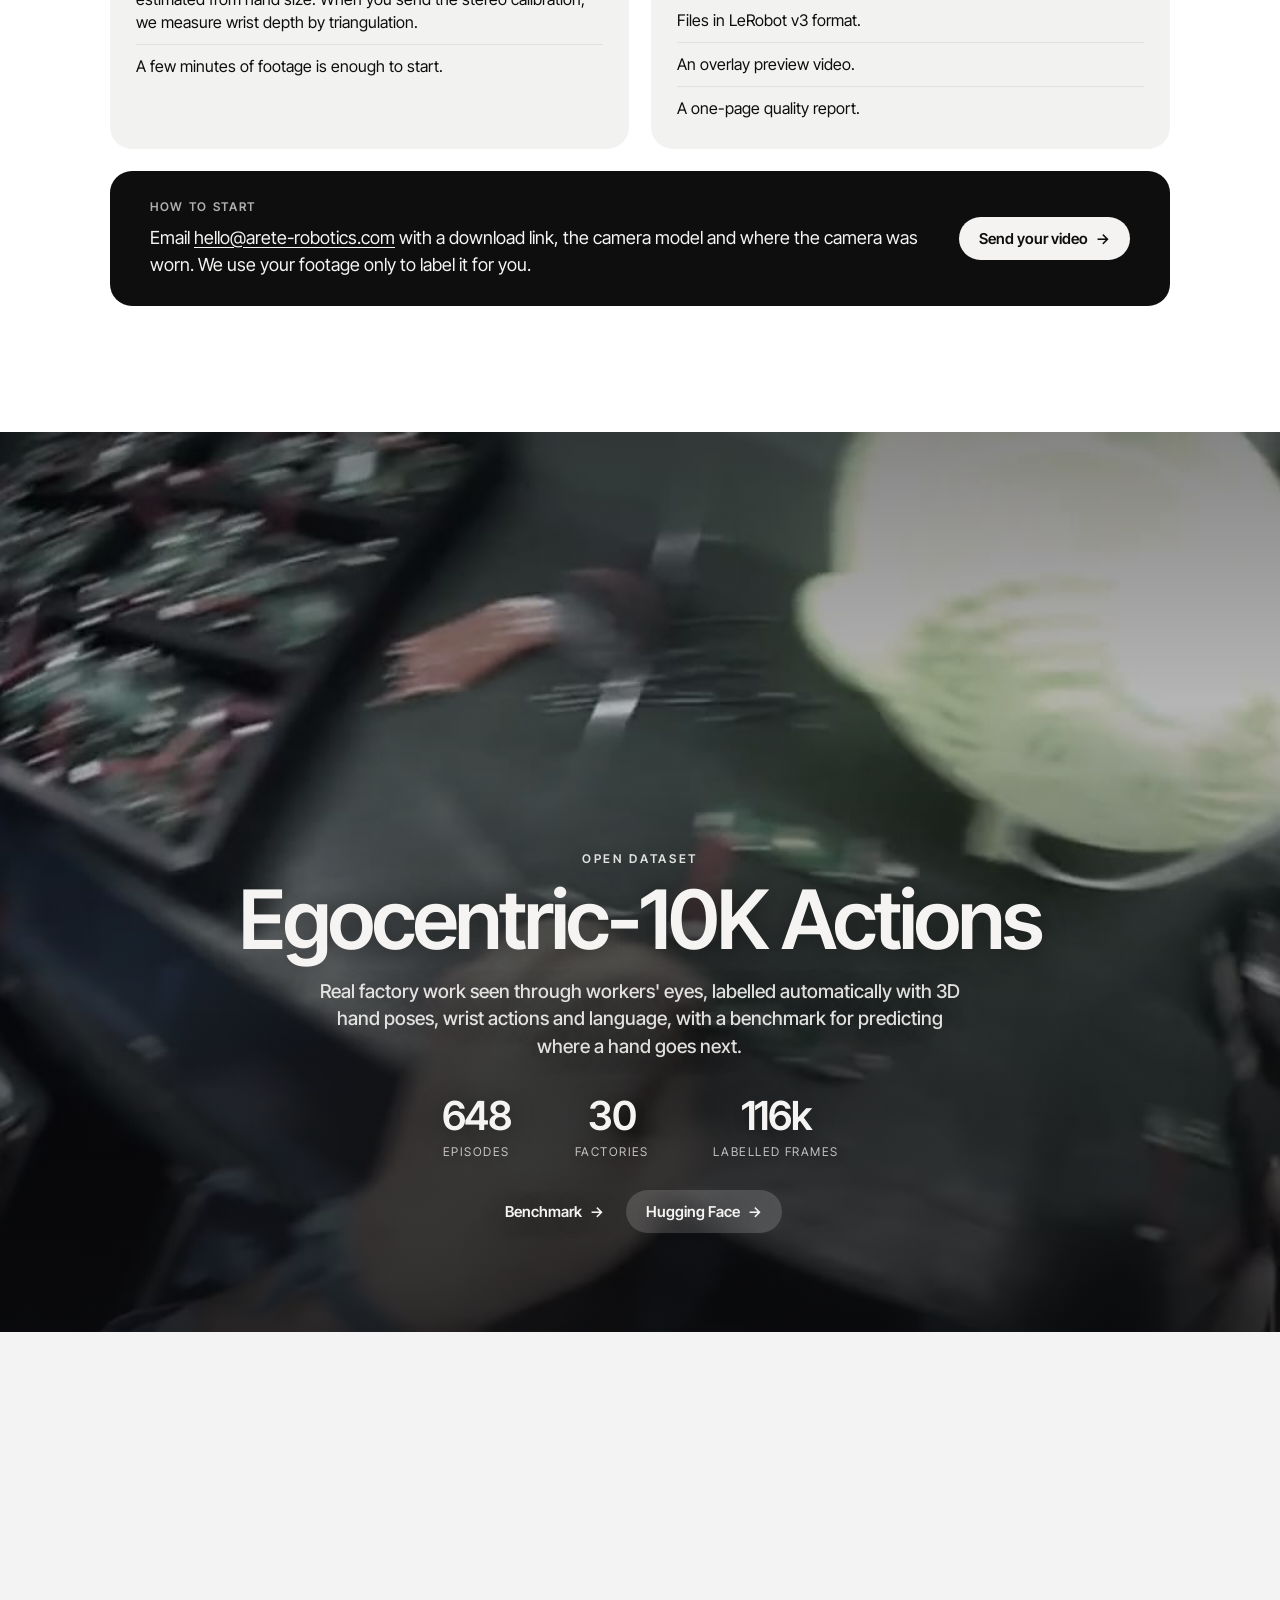
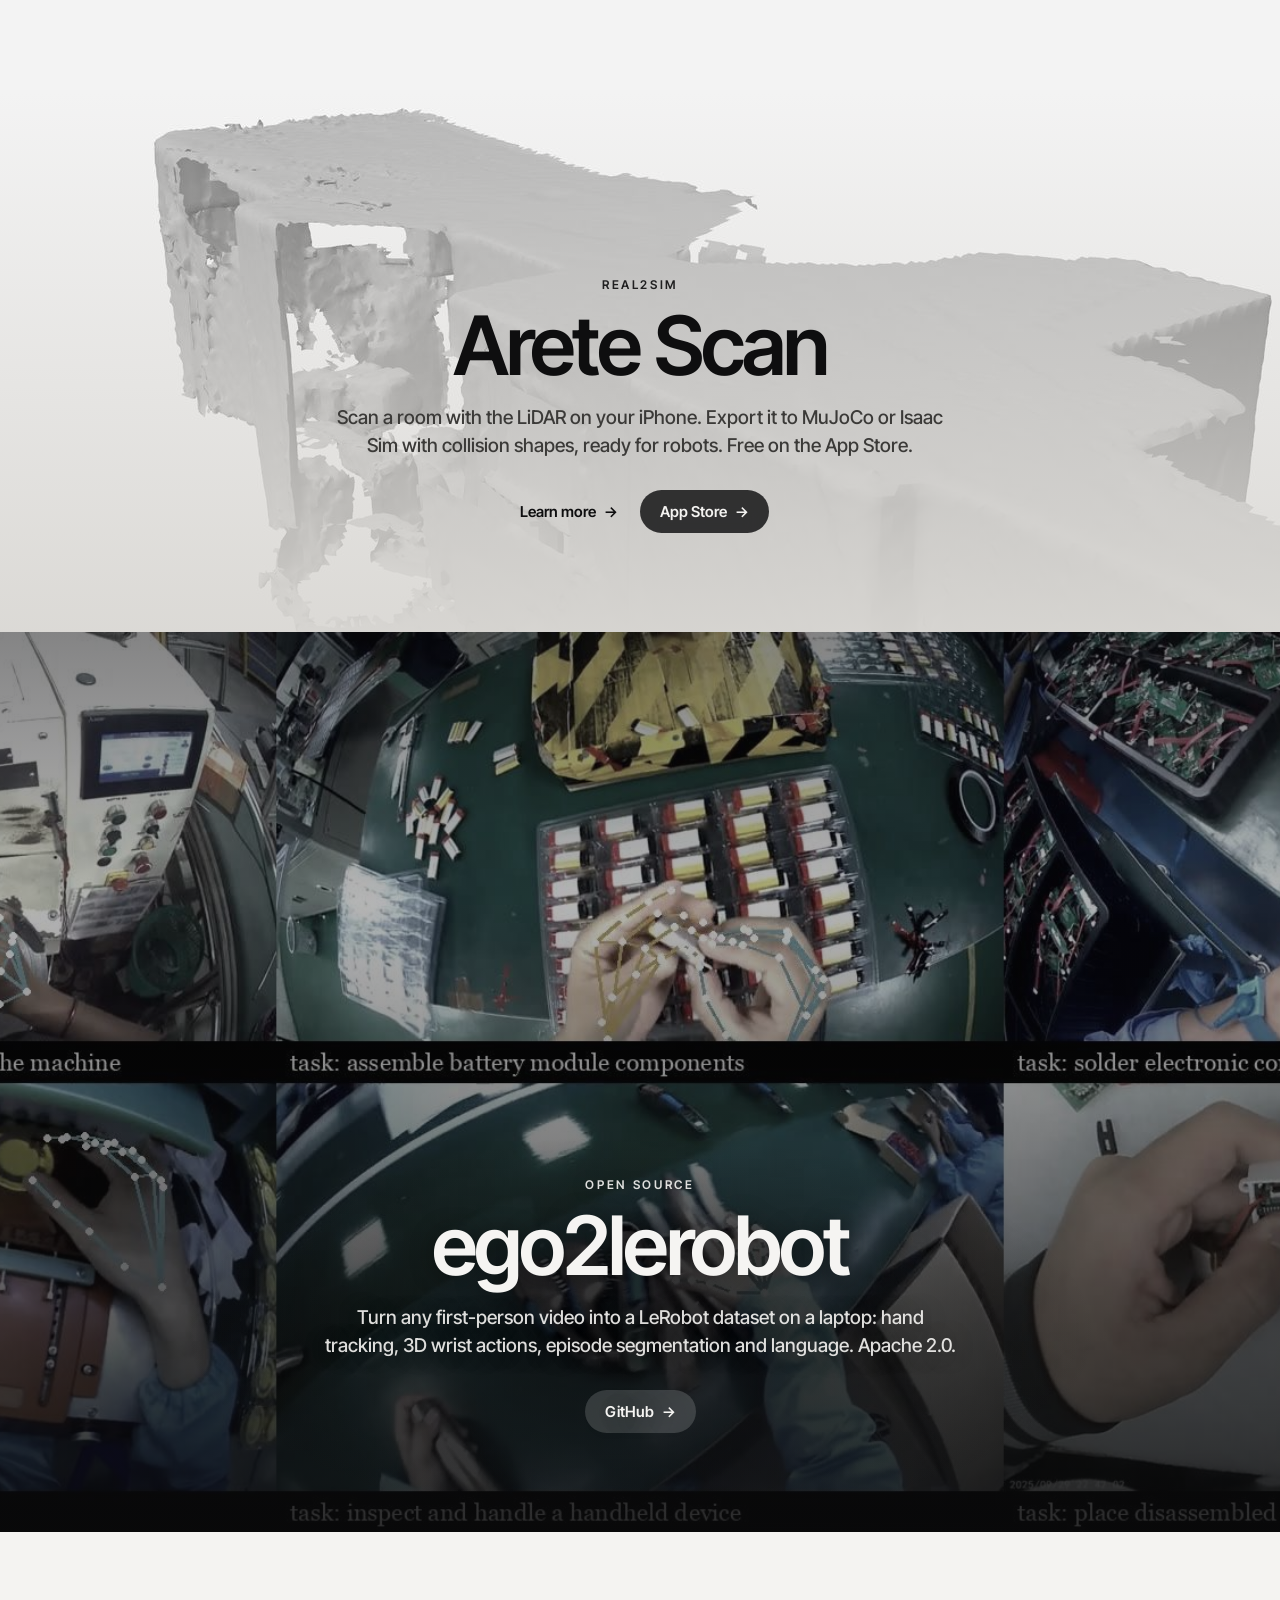
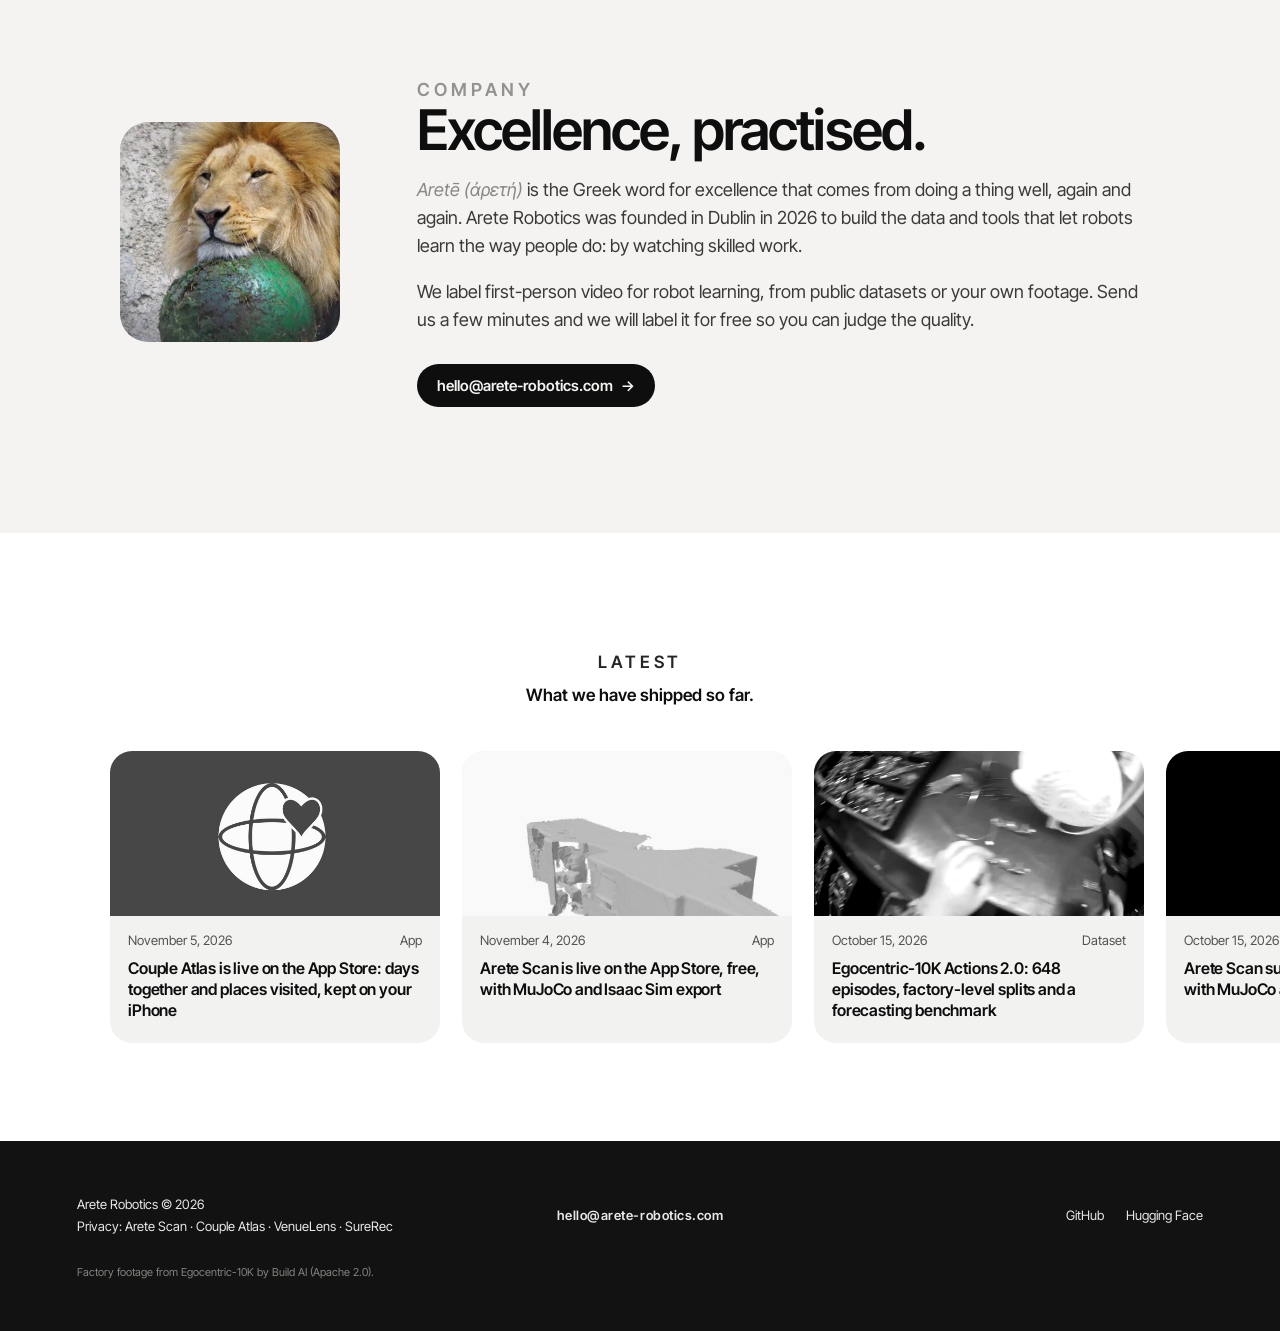
==== commit 437d1cfc: "Home: say episode segmentation" ====
--- a/index.html
+++ b/index.html
@@ -225,7 +225,7 @@
   <div class="copy">
     <p class="eyebrow">Open source</p>
     <h2>ego2lerobot</h2>
-    <p class="lede">Turn any first-person video into a LeRobot dataset on a laptop: hand tracking, 3D wrist actions, segmentation and language. Apache 2.0.</p>
+    <p class="lede">Turn any first-person video into a LeRobot dataset on a laptop: hand tracking, 3D wrist actions, episode segmentation and language. Apache 2.0.</p>
     <div class="actions">
       <a class="btn fill" href="https://github.com/arete-robotics/ego2lerobot">GitHub <span class="arr">→</span></a>
     </div>
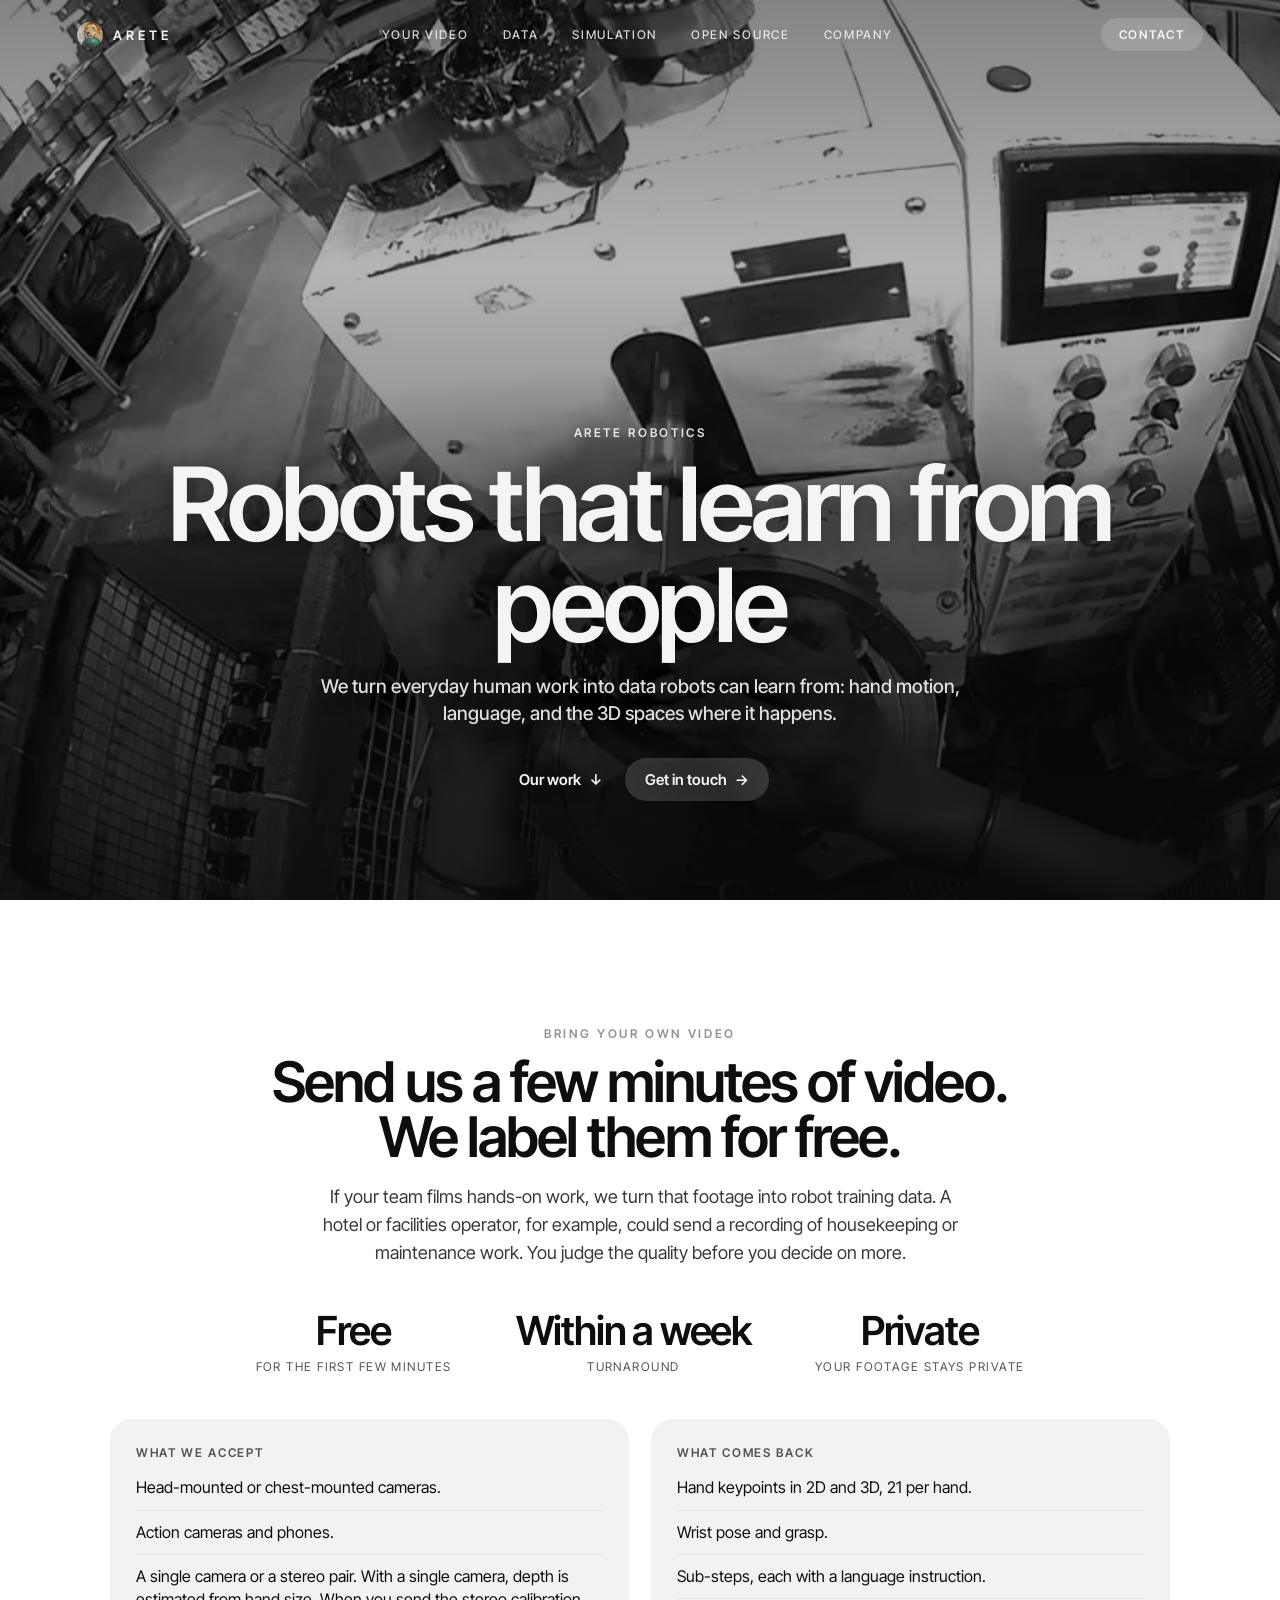
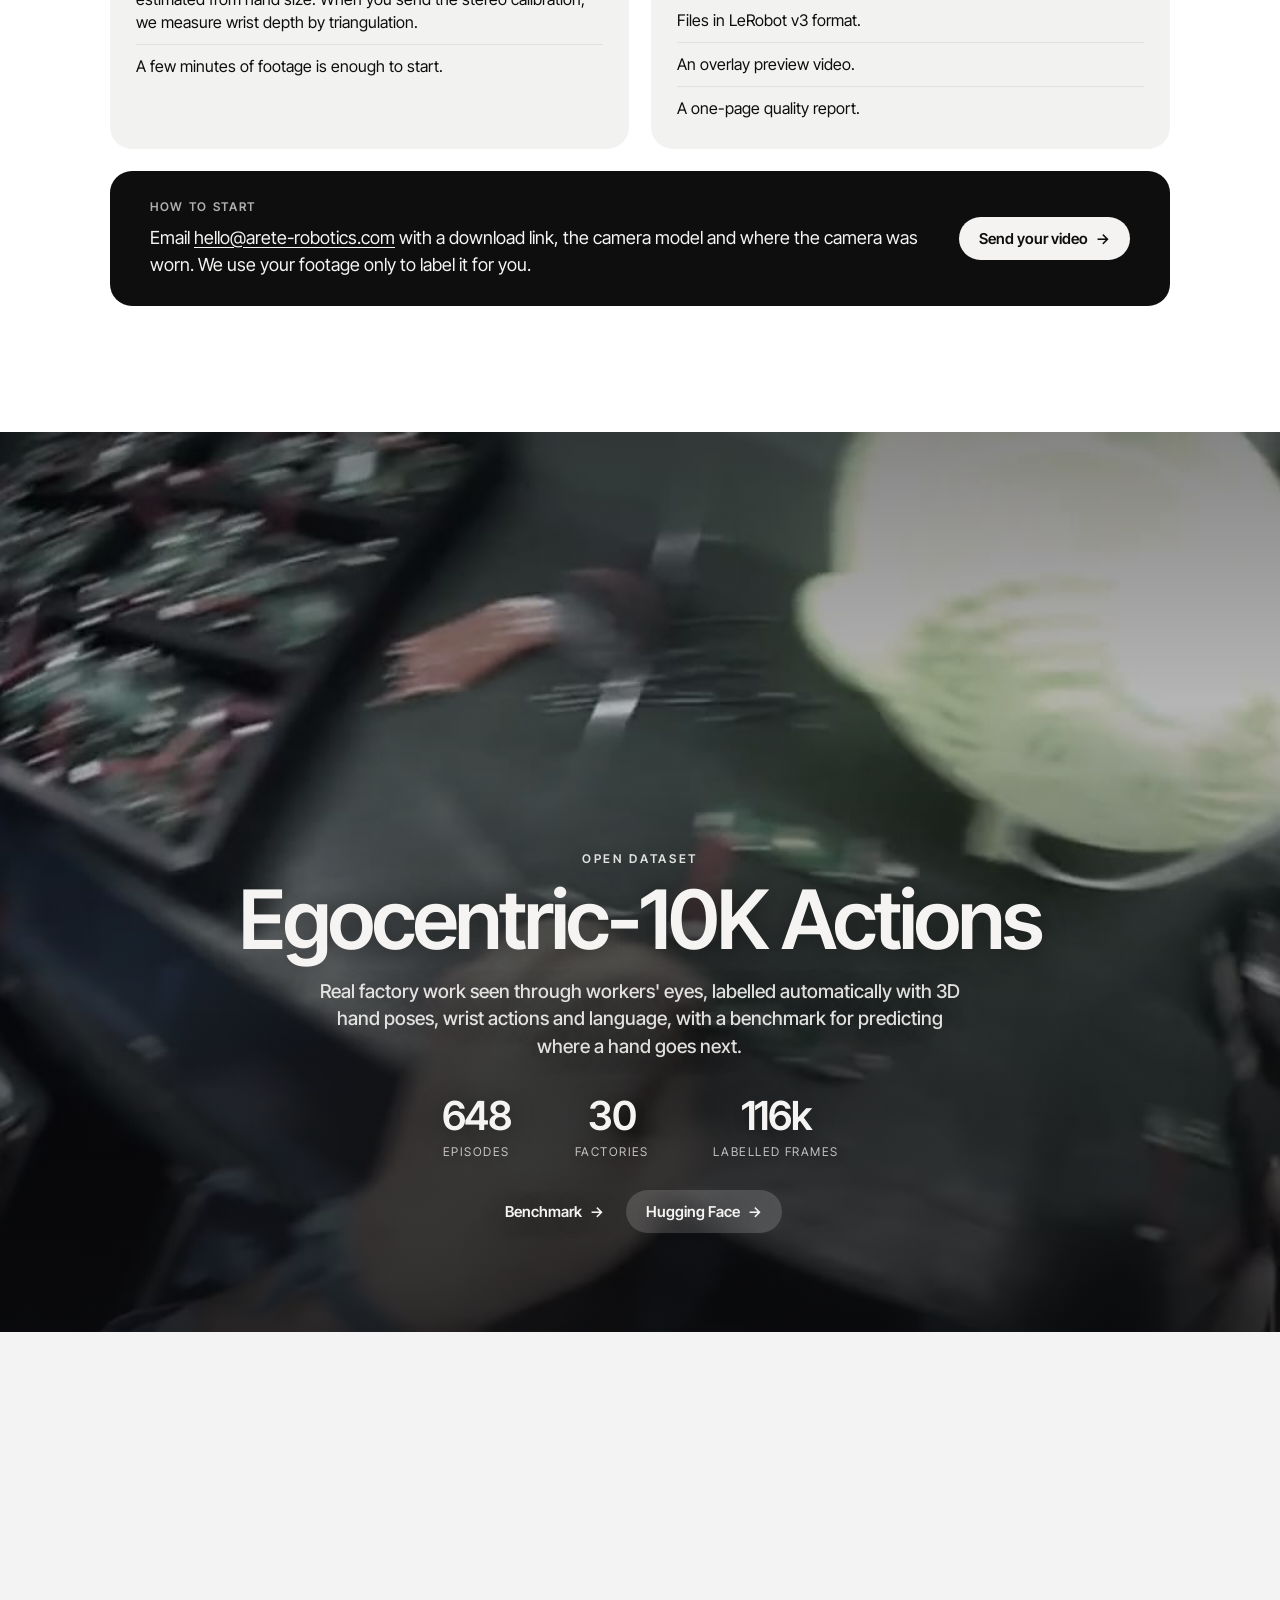
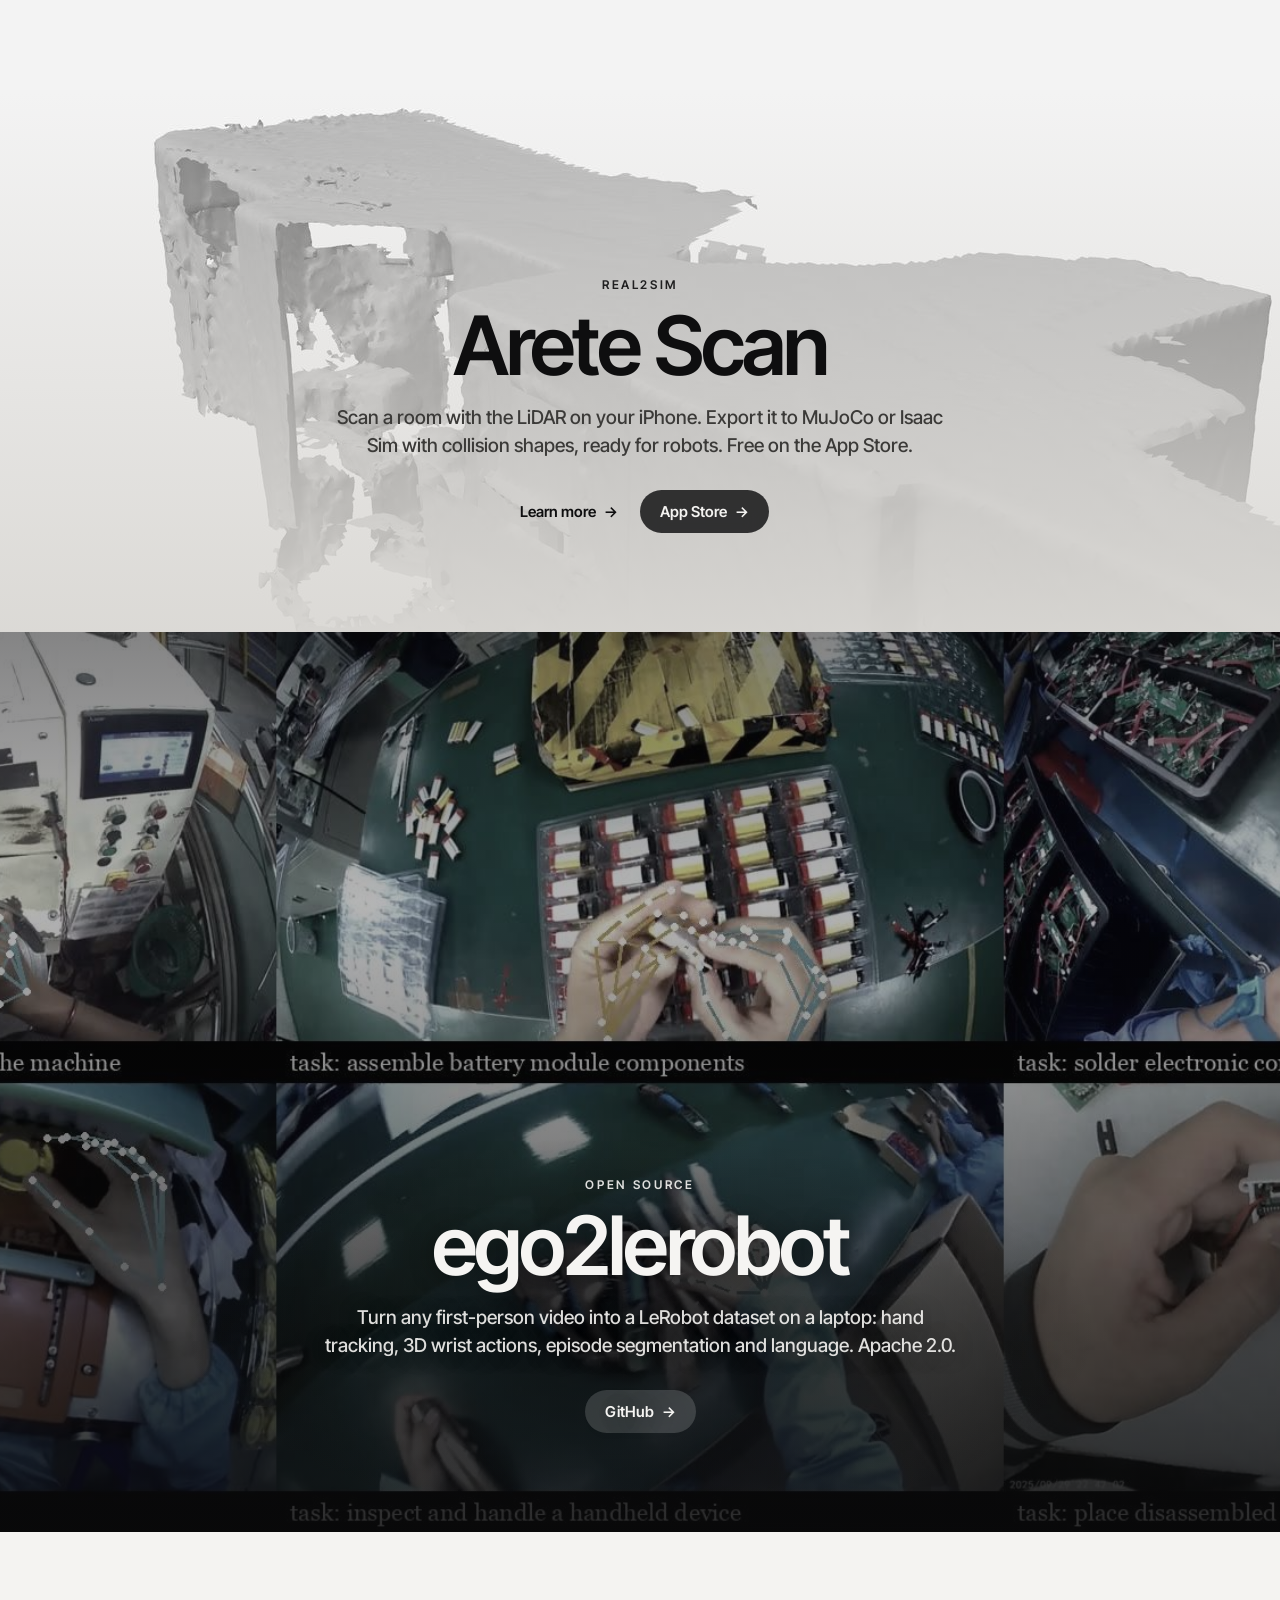
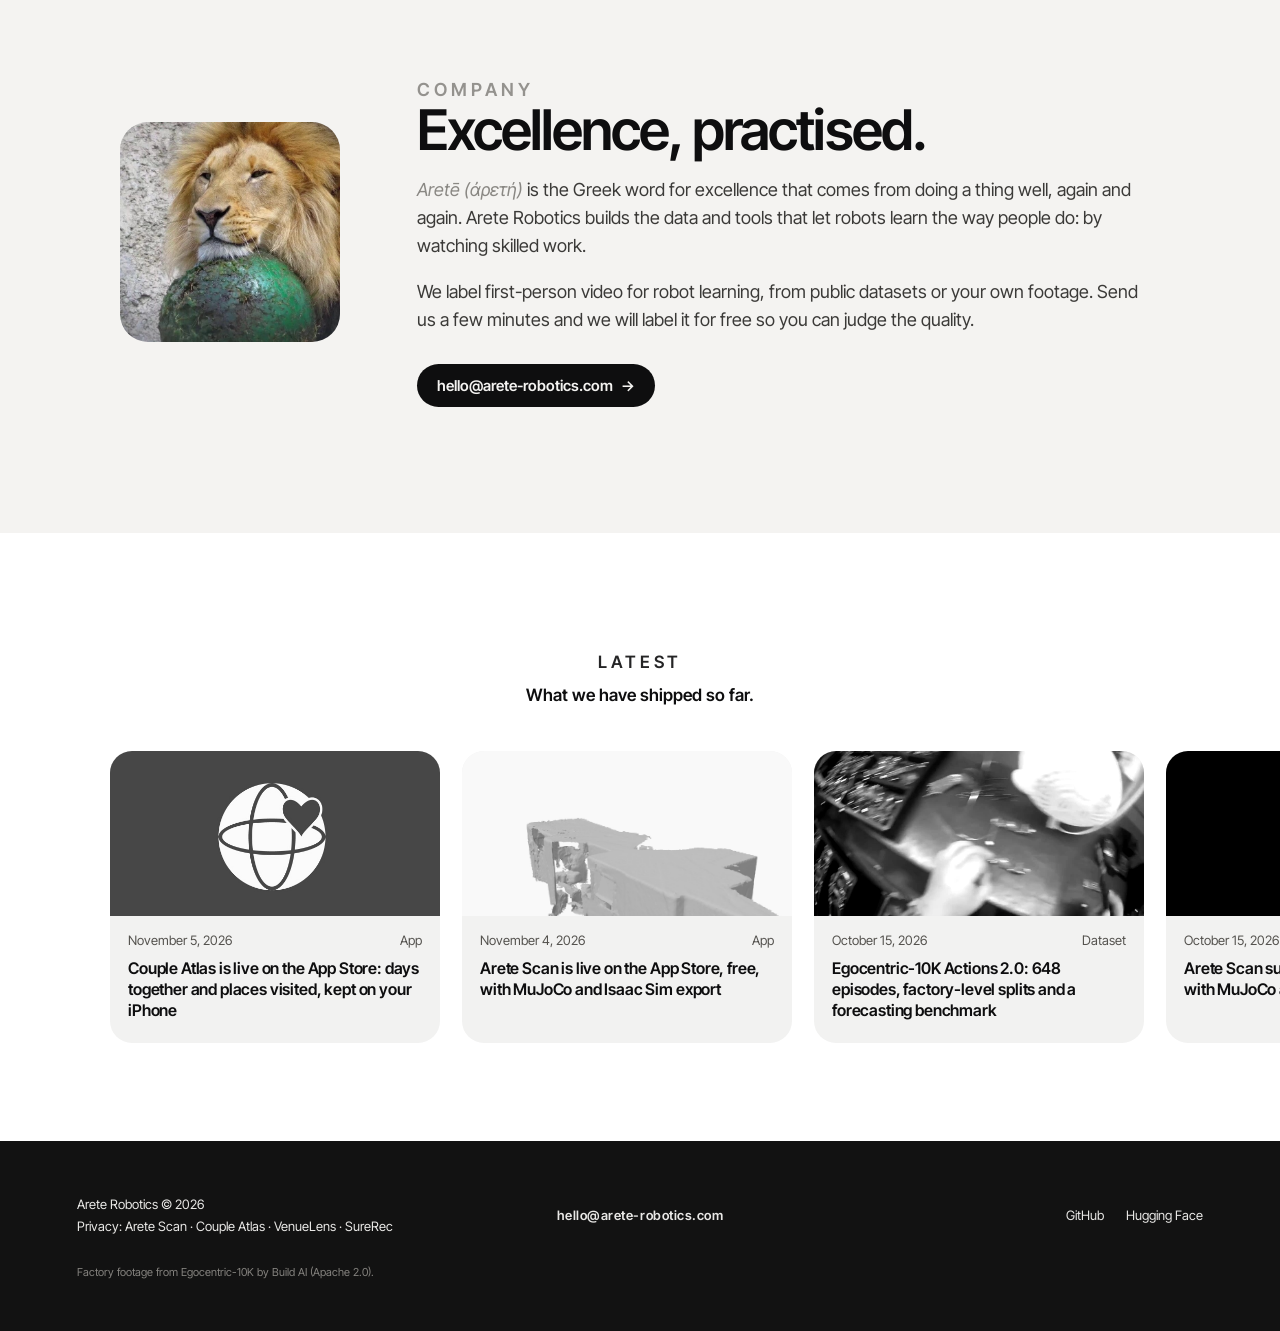
==== commit 744dfdb4: "Company paragraph: drop founding place and year" ====
--- a/index.html
+++ b/index.html
@@ -238,7 +238,7 @@
     <div>
       <p class="eyebrow" style="color:var(--mute)">Company</p>
       <h2>Excellence, practised.</h2>
-      <p><span class="greek">Aretē (ἀρετή)</span> is the Greek word for excellence that comes from doing a thing well, again and again. Arete Robotics was founded in Dublin in 2026 to build the data and tools that let robots learn the way people do: by watching skilled work.</p>
+      <p><span class="greek">Aretē (ἀρετή)</span> is the Greek word for excellence that comes from doing a thing well, again and again. Arete Robotics builds the data and tools that let robots learn the way people do: by watching skilled work.</p>
       <p>We label first-person video for robot learning, from public datasets or your own footage. Send us a few minutes and we will label it for free so you can judge the quality.</p>
       <div class="actions left">
         <a class="btn" style="background:var(--ink);color:var(--paper)" href="mailto:hello@arete-robotics.com">hello@arete-robotics.com <span class="arr">→</span></a>
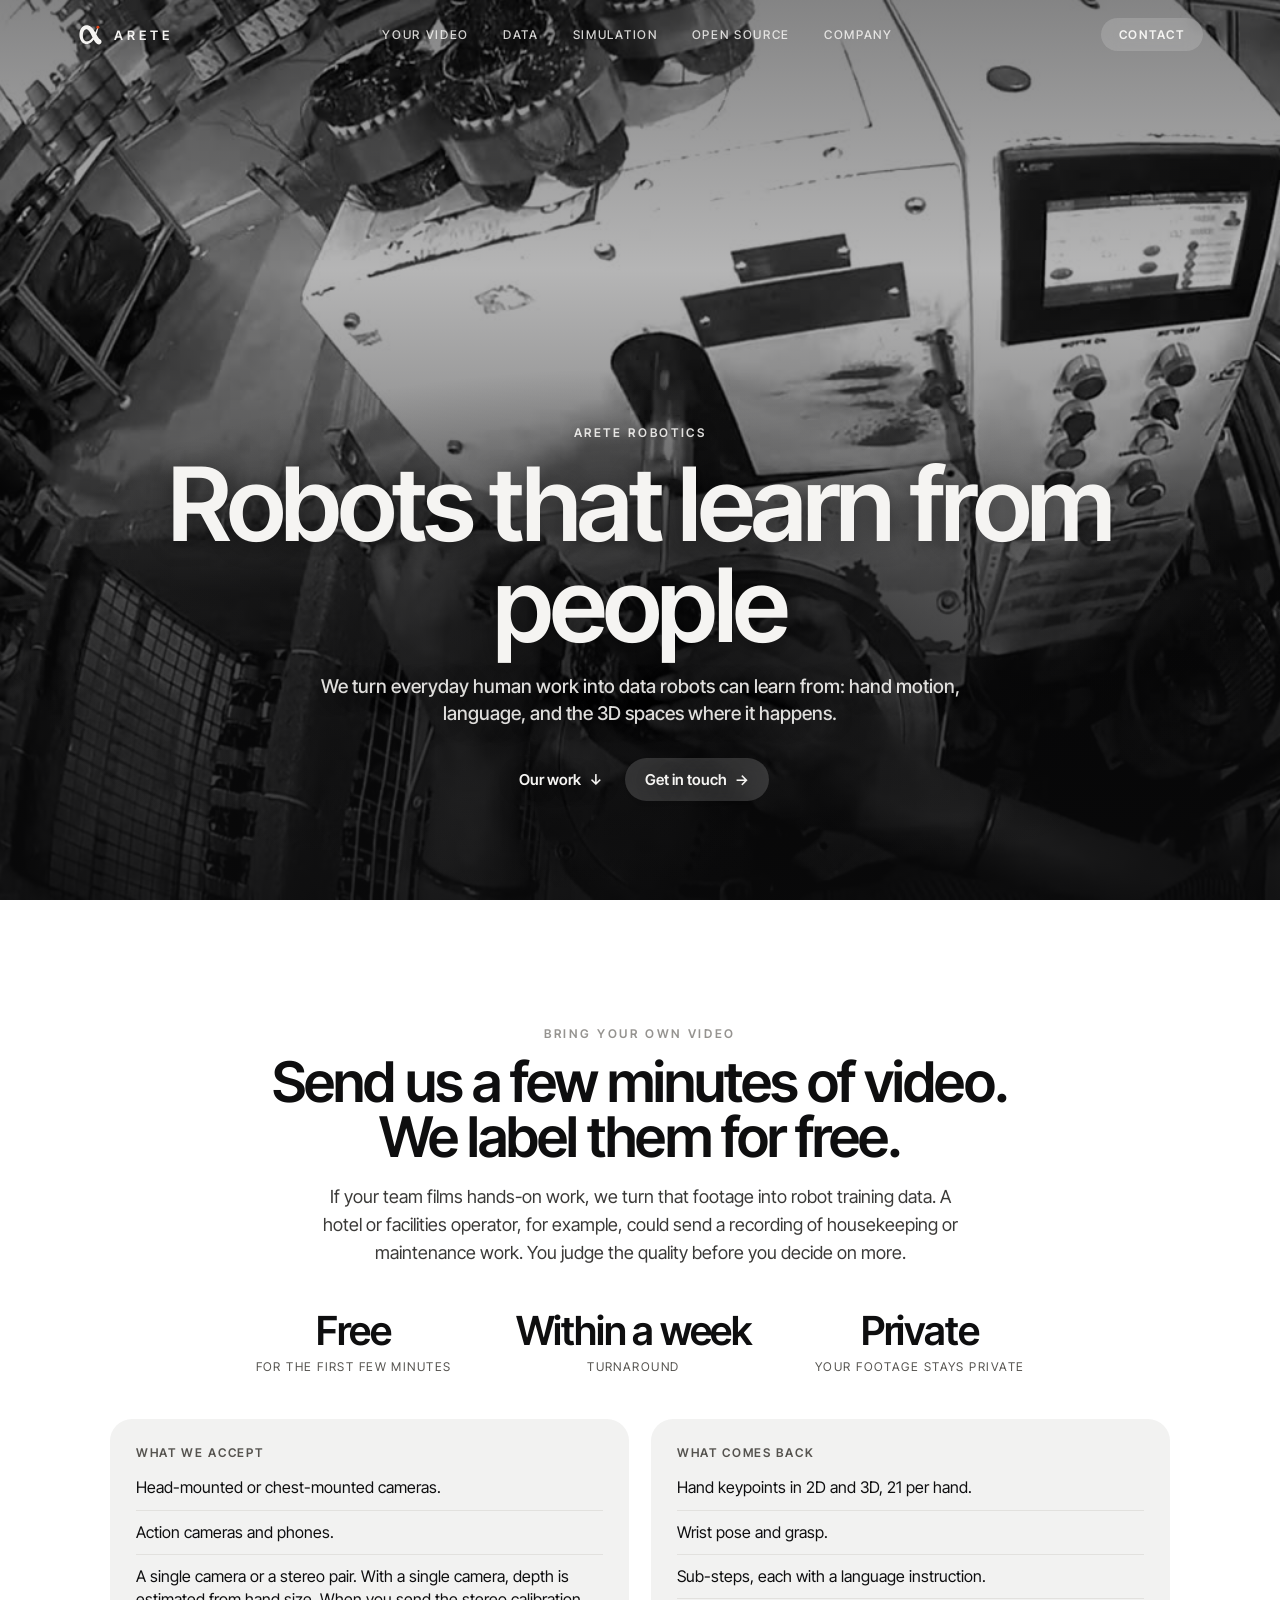
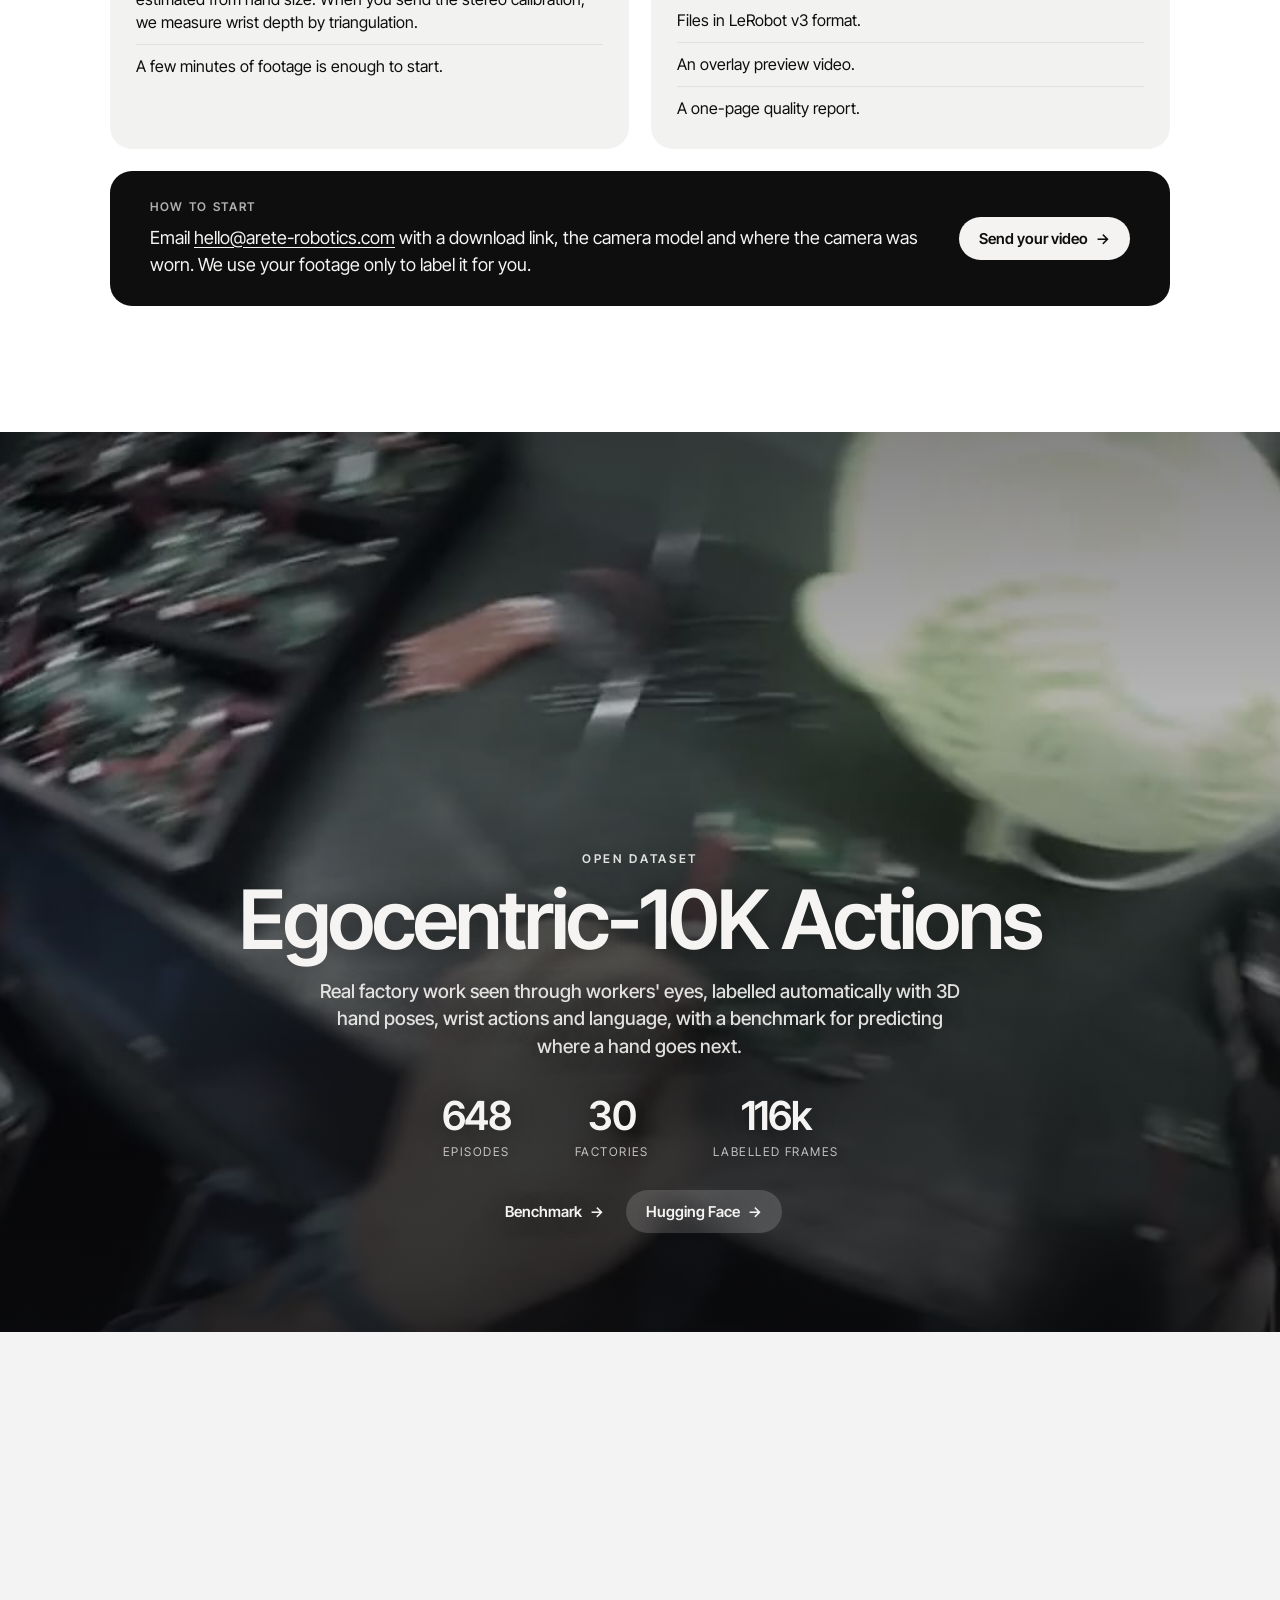
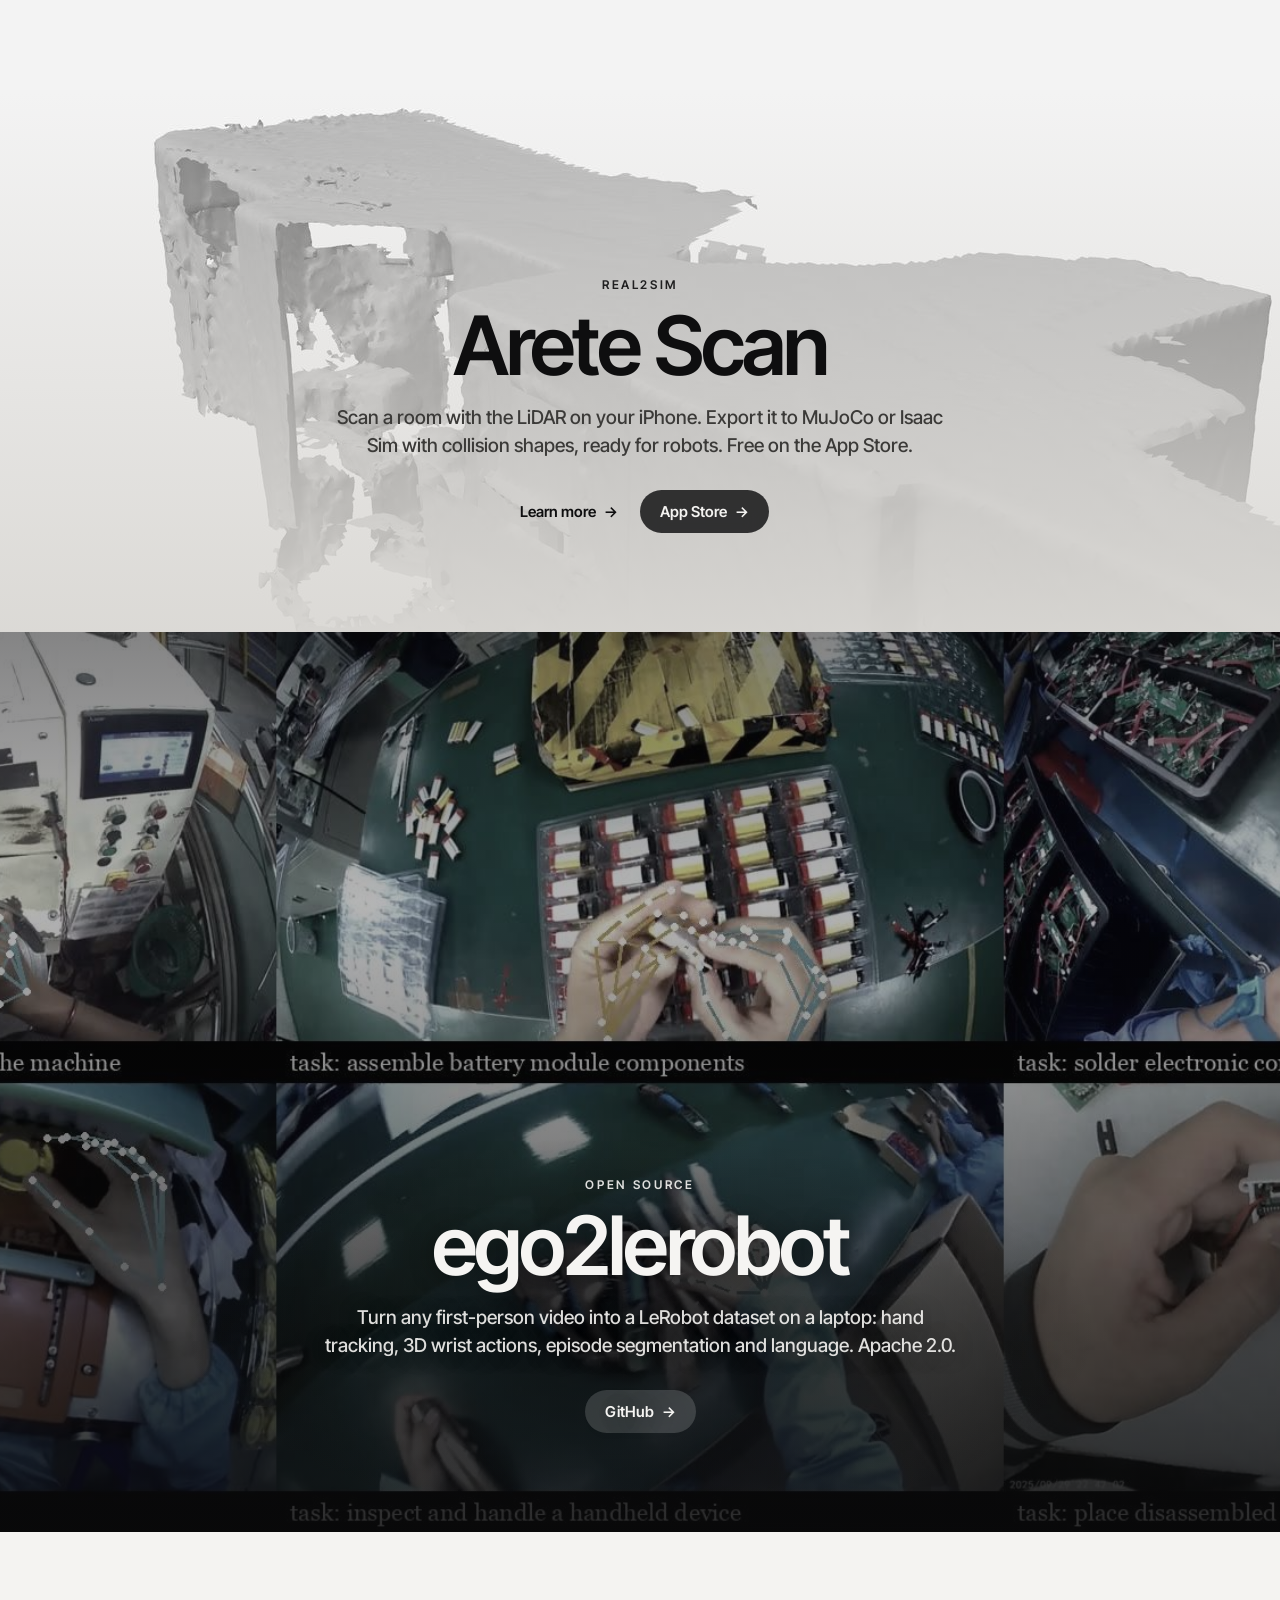
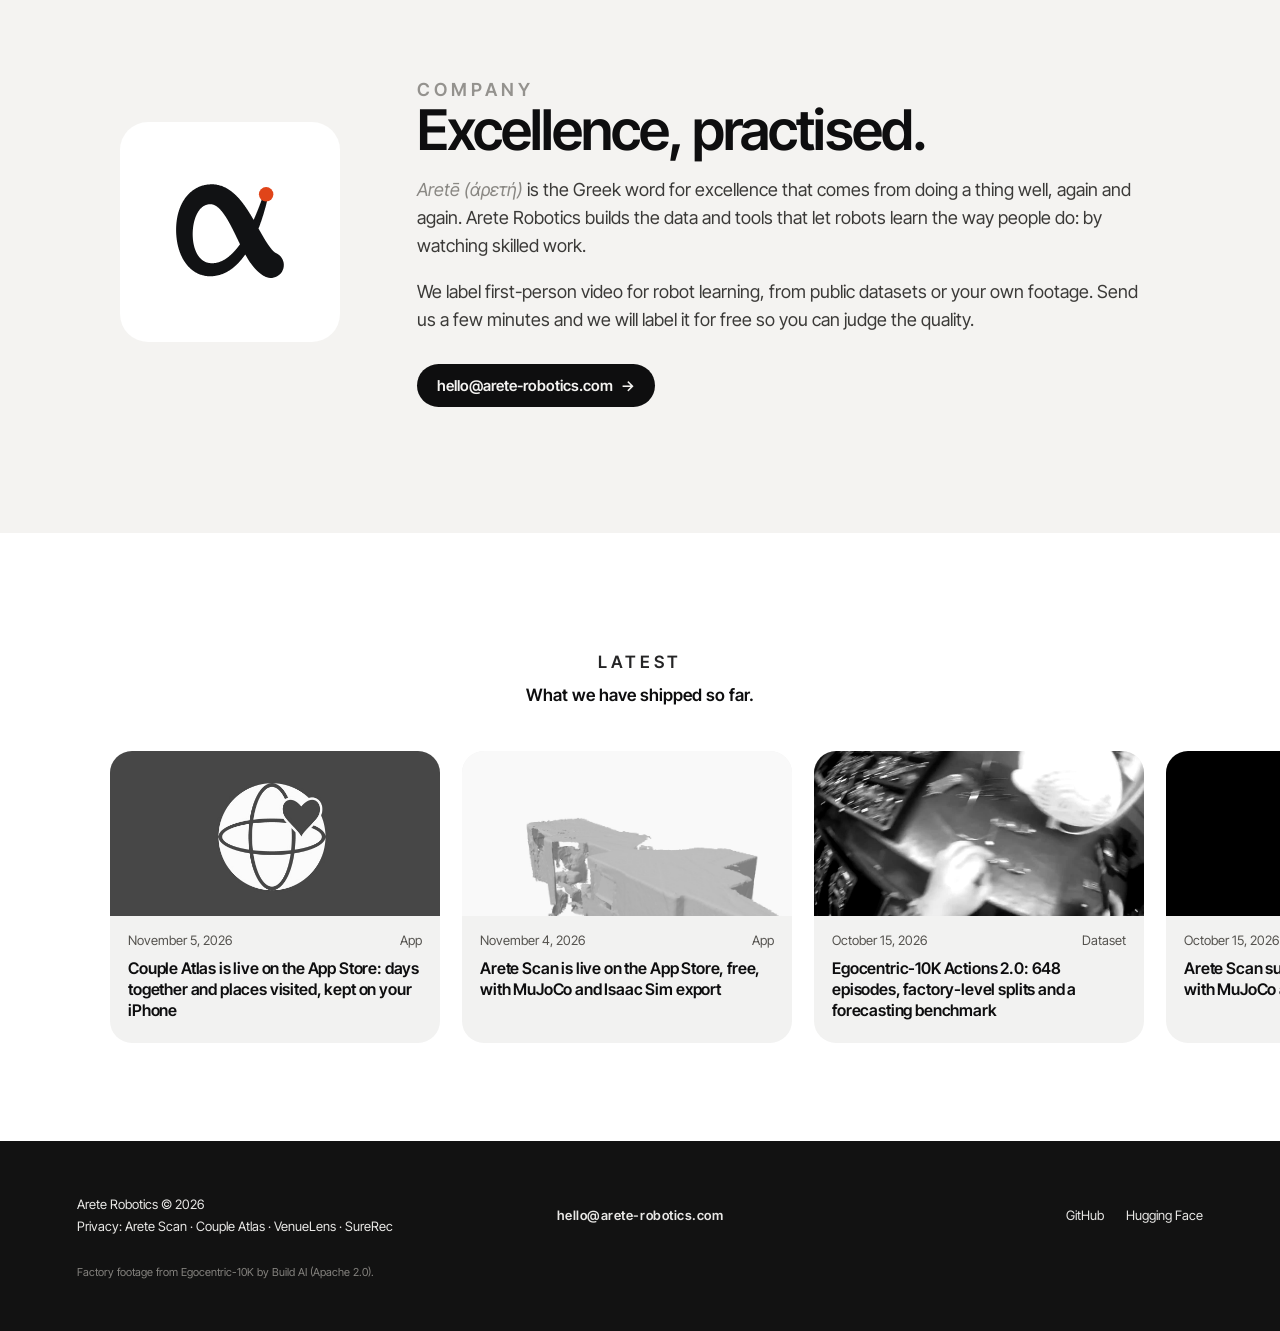
==== commit c9a9b91b: "Replace lion photo with the alpha mark: nav, company panel, favicons" ====
--- a/index.html
+++ b/index.html
@@ -5,7 +5,8 @@
 <meta name="viewport" content="width=device-width, initial-scale=1">
 <title>Arete Robotics</title>
 <meta name="description" content="Arete Robotics turns everyday human work into data robots can learn from: hand motion, language and the 3D spaces where it happens.">
-<link rel="icon" href="favicon.png">
+<link rel="icon" href="favicon.svg" type="image/svg+xml">
+<link rel="icon" href="favicon.png" sizes="32x32">
 <link rel="apple-touch-icon" href="apple-touch-icon.png">
 <link rel="preconnect" href="https://fonts.googleapis.com">
 <link rel="preconnect" href="https://fonts.gstatic.com" crossorigin>
@@ -26,7 +27,7 @@
 .nav { position: fixed; inset: 0 0 auto 0; z-index: 10; display: flex; align-items: center; justify-content: space-between; padding: 18px clamp(var(--gutter), 6vw, 96px); color: var(--on-dark); transition: background .3s, color .3s; }
 .nav.solid { background: rgba(244,243,241,.86); color: var(--ink); backdrop-filter: blur(14px); -webkit-backdrop-filter: blur(14px); }
 .brand { display: flex; align-items: center; gap: 10px; font-weight: 600; letter-spacing: .32em; font-size: 13px; }
-.brand img { width: 26px; height: 26px; border-radius: 50%; object-fit: cover; }
+.brand .mark { width: 27px; height: 24px; display: block; }
 .links { display: flex; gap: 34px; font-size: 12px; font-weight: 500; letter-spacing: .14em; }
 .links a { opacity: .85; } .links a:hover { opacity: 1; }
 .cta { font-size: 12px; font-weight: 600; letter-spacing: .14em; padding: 9px 18px; border-radius: 999px; background: var(--pill); backdrop-filter: blur(8px); }
@@ -82,7 +83,7 @@
 /* company */
 .company { background: var(--paper); padding: clamp(80px, 14vh, 160px) var(--gutter); }
 .company .inner { max-width: 1040px; margin: 0 auto; display: grid; grid-template-columns: 220px 1fr; gap: clamp(28px, 6vw, 80px); align-items: center; }
-.company img { width: 100%; aspect-ratio: 1; object-fit: cover; border-radius: 28px; filter: grayscale(.15); }
+.company img { width: 100%; aspect-ratio: 1; object-fit: cover; border-radius: 28px; }
 .company h2 { font-size: clamp(32px, 4.4vw, 56px); }
 .company p { font-size: 18px; line-height: 1.55; color: #3b3a38; margin: 18px 0 0; }
 .greek { font-style: italic; color: var(--mute); }
@@ -125,7 +126,7 @@
 <body>
 
 <nav class="nav" id="nav">
-  <a class="brand" href="#top"><img src="media/lion.jpg" alt="">ARETE</a>
+  <a class="brand" href="#top"><svg class="mark" aria-hidden="true"><use href="media/alpha_symbol.svg#alpha"/></svg>ARETE</a>
   <div class="links">
     <a href="#your-video">YOUR VIDEO</a><a href="#data">DATA</a><a href="#scan">SIMULATION</a><a href="#code">OPEN SOURCE</a><a href="#company">COMPANY</a>
   </div>
@@ -234,7 +235,7 @@
 
 <section class="company" id="company">
   <div class="inner">
-    <img src="media/lion.jpg" alt="A lion resting its head on a green ball">
+    <img src="media/alpha_panel.svg" alt="The Arete Robotics mark, a Greek letter alpha drawn as one stroke from an orange starting dot">
     <div>
       <p class="eyebrow" style="color:var(--mute)">Company</p>
       <h2>Excellence, practised.</h2>
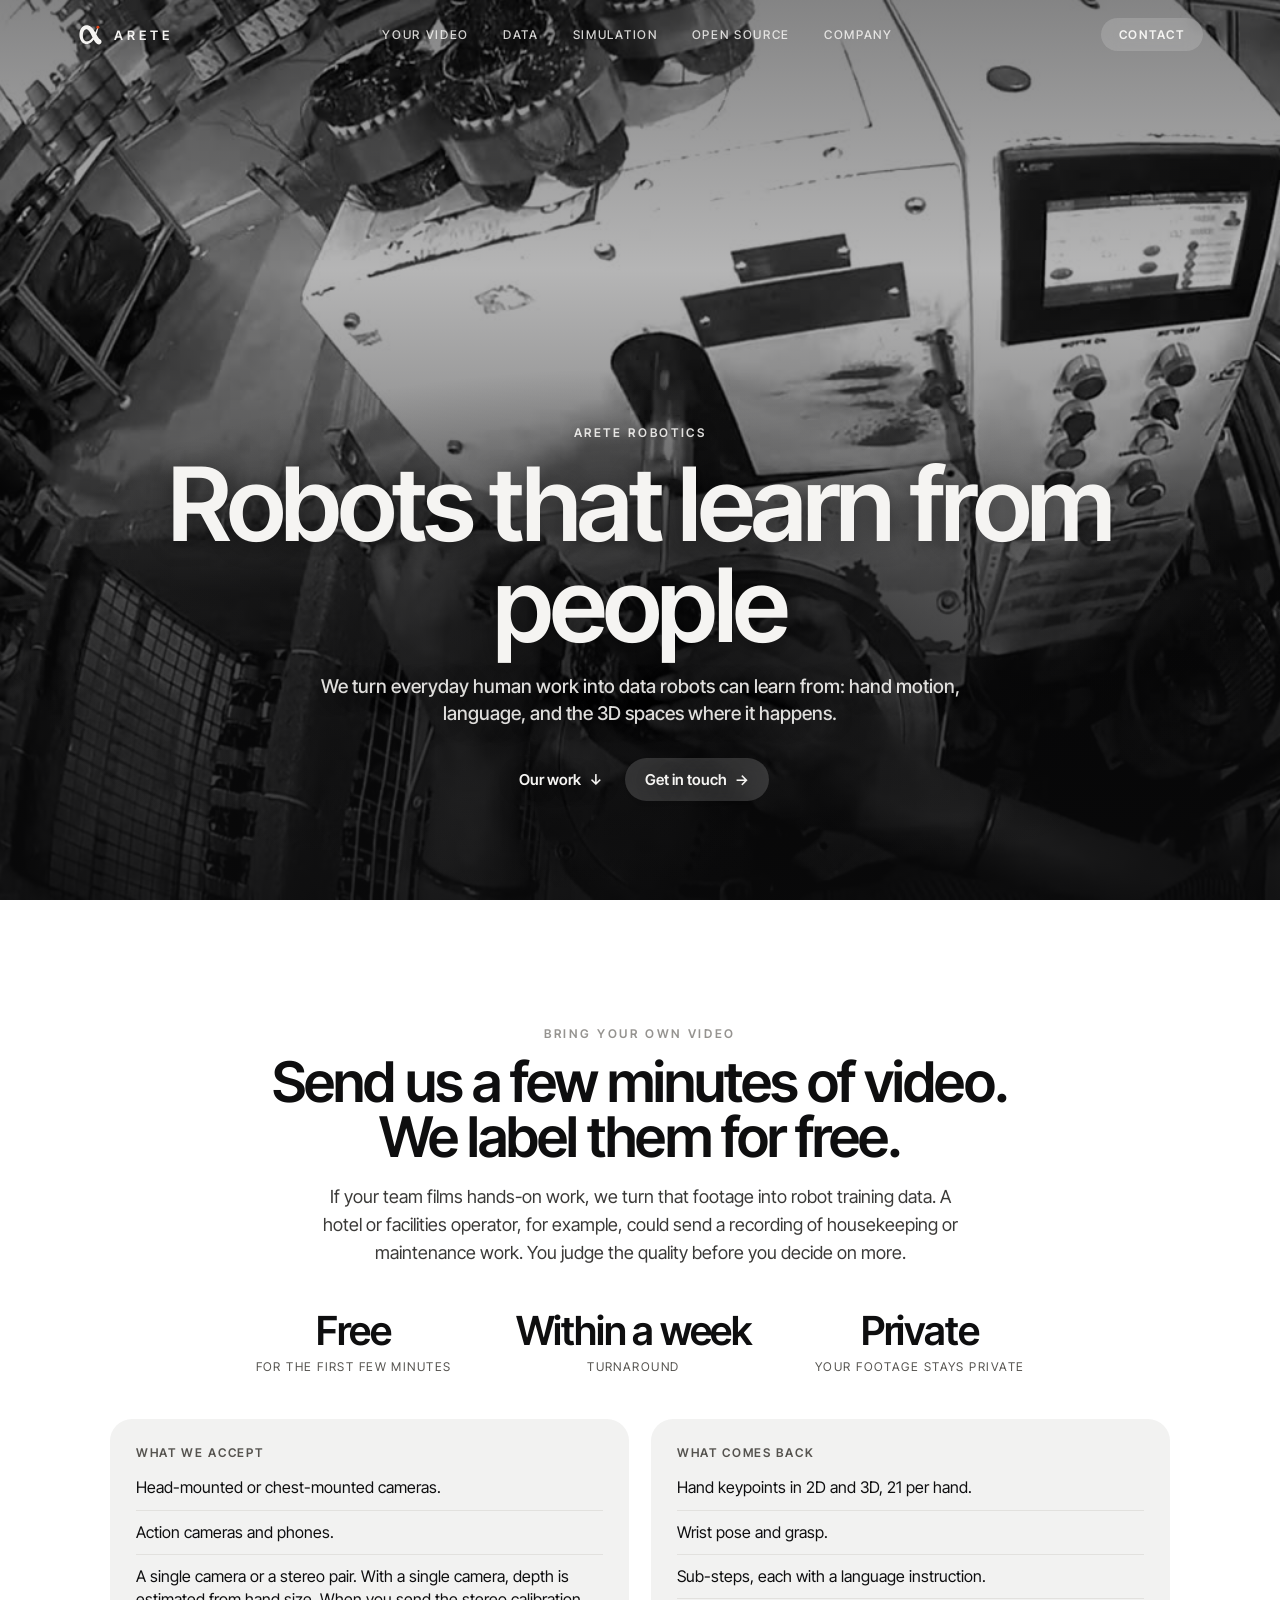
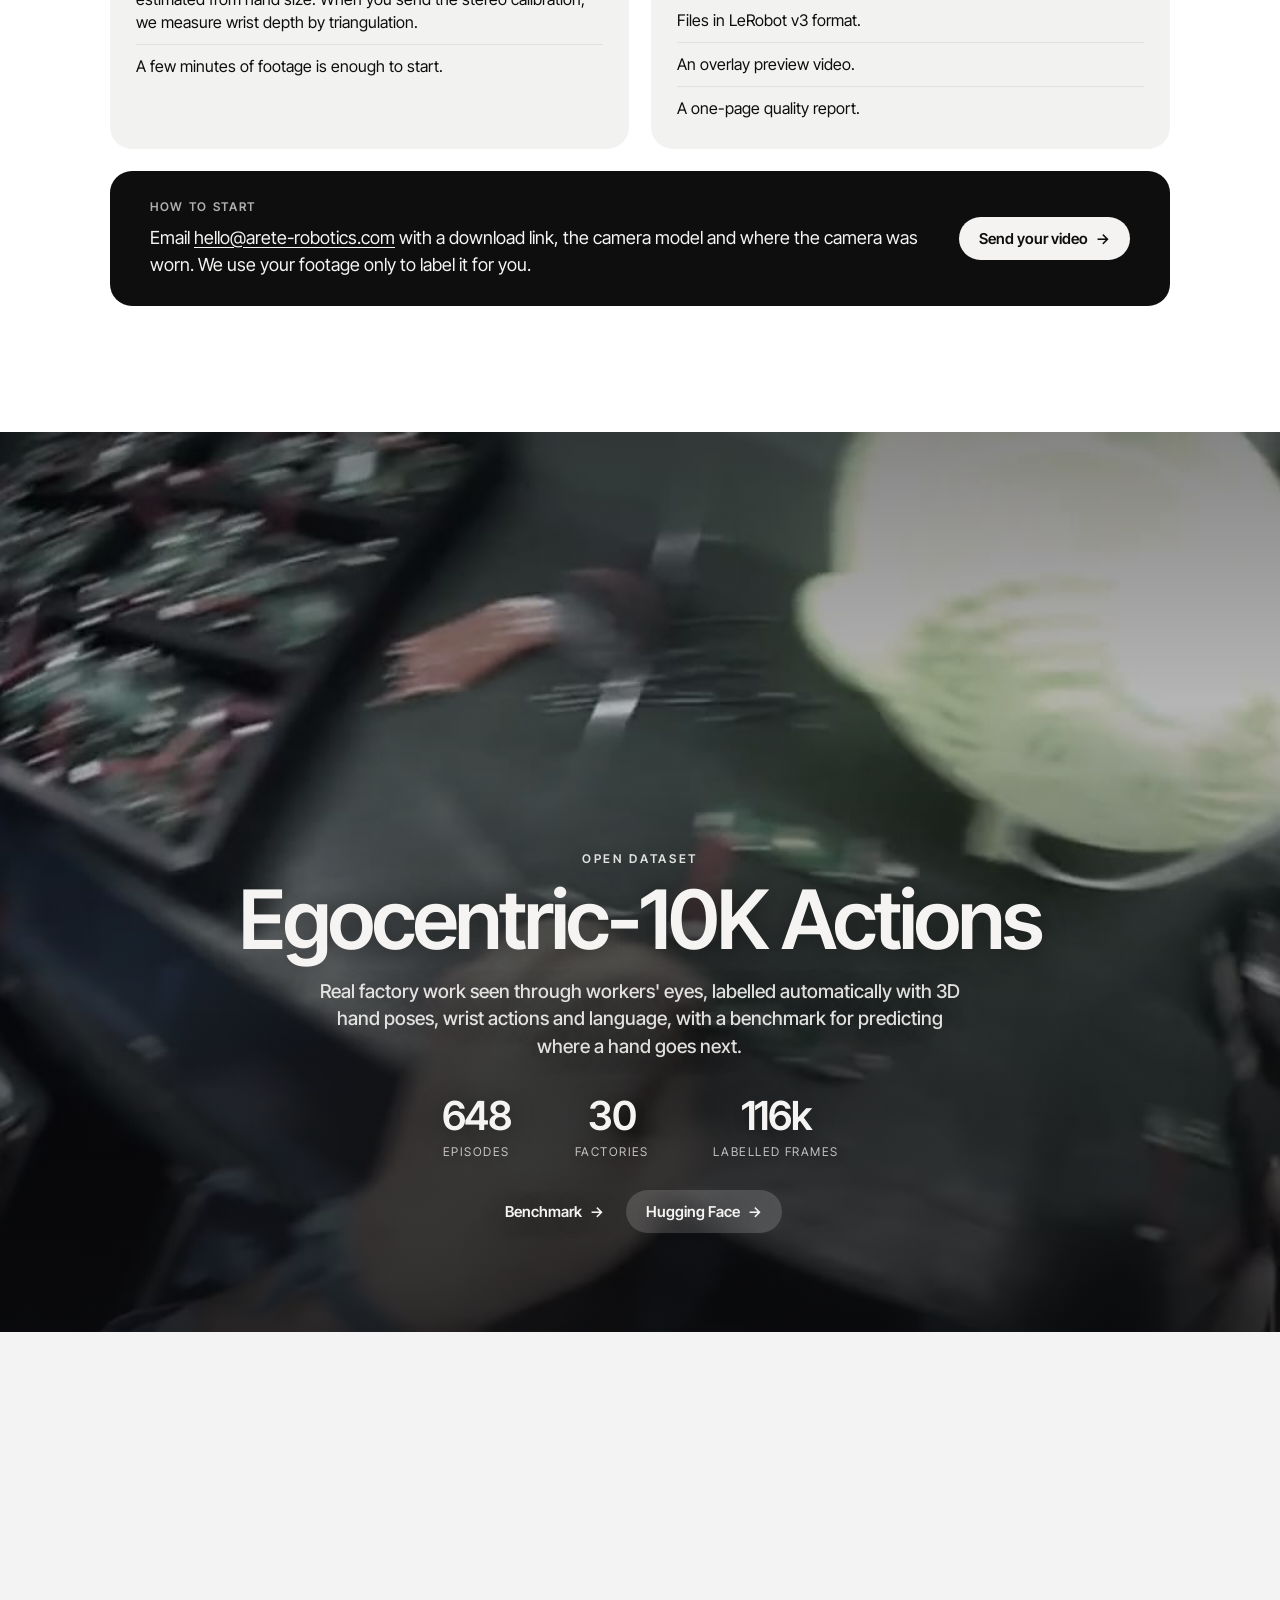
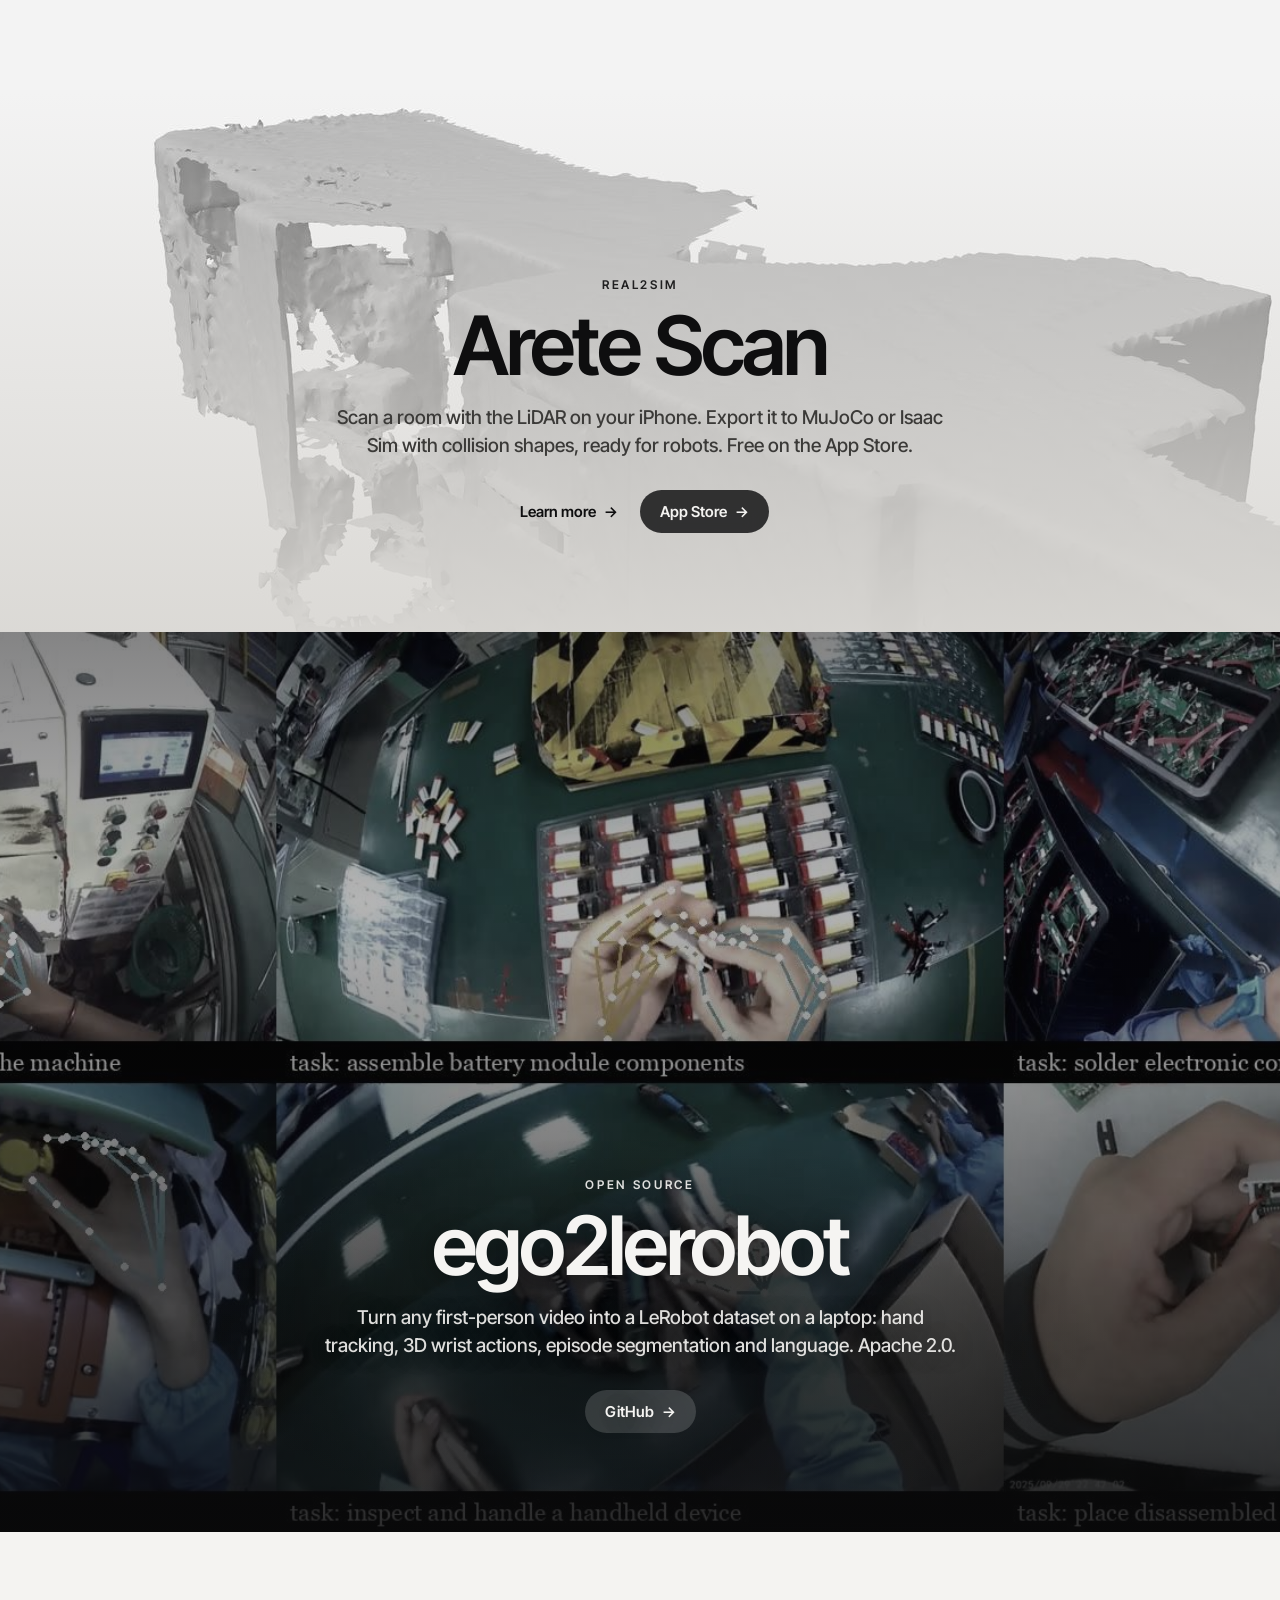
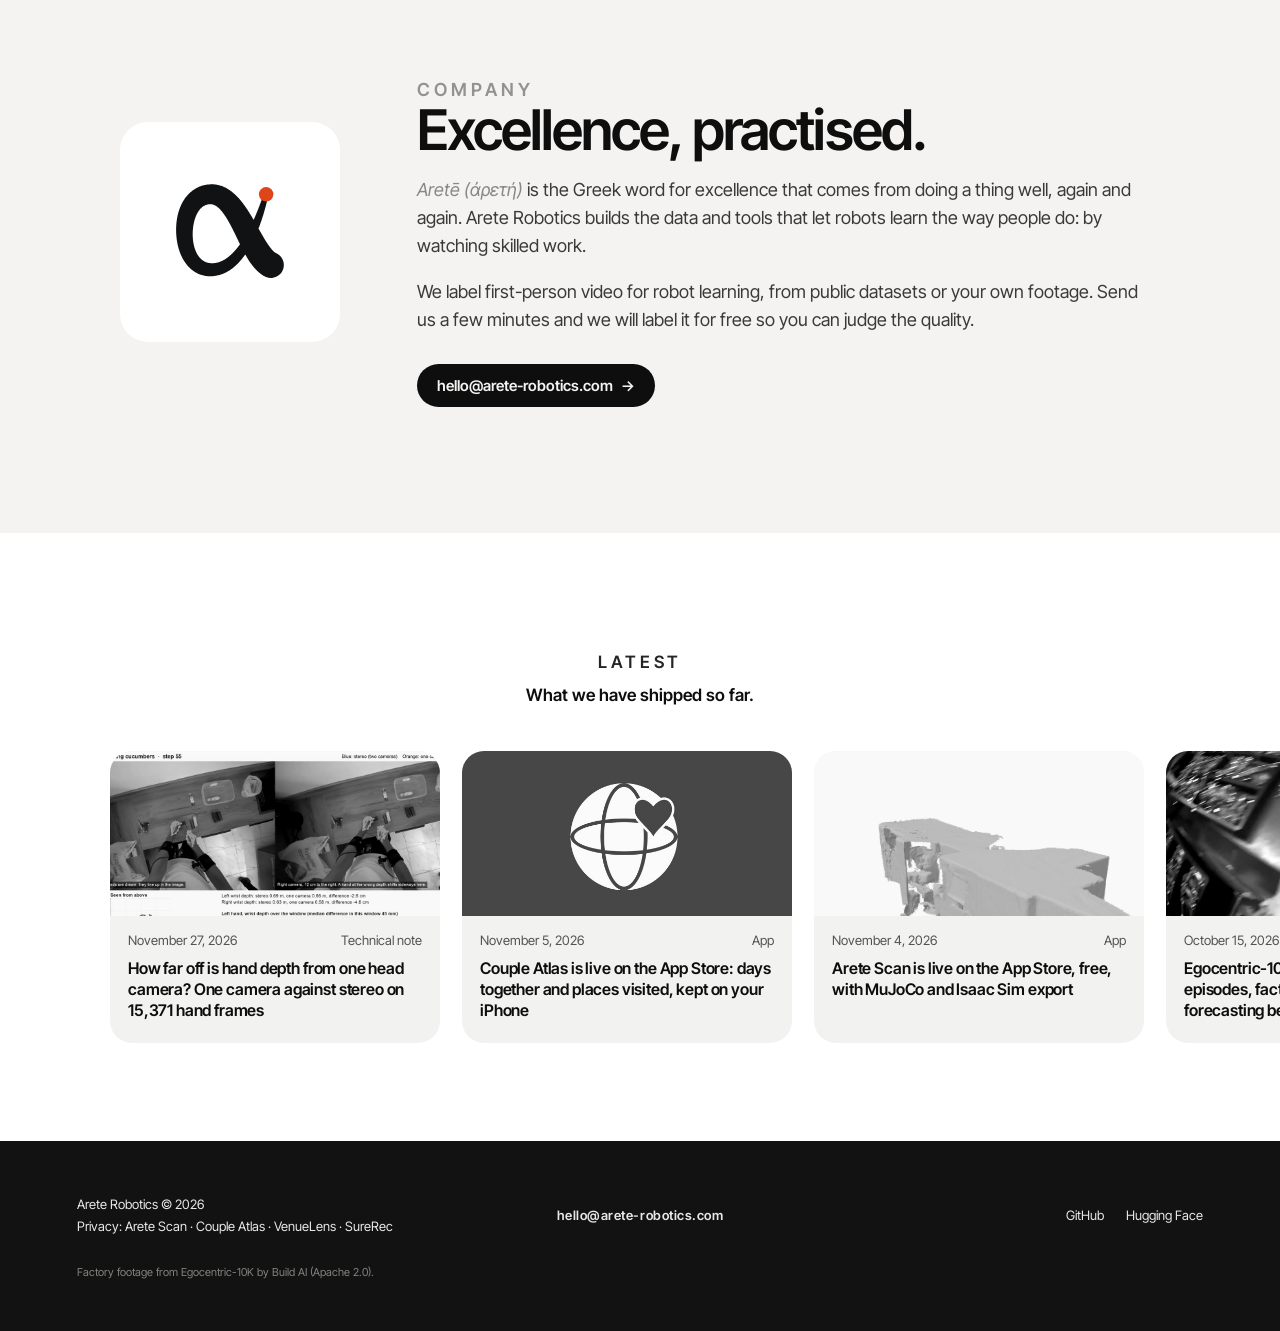
==== commit c6c6abca: "Technical note: one-camera vs stereo hand depth, with news card" ====
--- a/index.html
+++ b/index.html
@@ -254,6 +254,7 @@
     <p>What we have shipped so far.</p>
   </header>
   <div class="cards">
+    <a class="card" href="notes/mono-vs-stereo/"><img src="media/mono-vs-stereo.jpg" alt=""><div class="meta"><span>November 27, 2026</span><span>Technical note</span></div><h3>How far off is hand depth from one head camera? One camera against stereo on 15,371 hand frames</h3></a>
     <a class="card" href="https://apps.apple.com/us/app/couple-atlas-love-days-map/id6829109302"><img src="media/coupleatlas.jpg" alt=""><div class="meta"><span>November 5, 2026</span><span>App</span></div><h3>Couple Atlas is live on the App Store: days together and places visited, kept on your iPhone</h3></a>
     <a class="card" href="https://apps.apple.com/us/app/arete-scan/id6823256128"><img src="media/scan.jpg" alt=""><div class="meta"><span>November 4, 2026</span><span>App</span></div><h3>Arete Scan is live on the App Store, free, with MuJoCo and Isaac Sim export</h3></a>
     <a class="card" href="https://huggingface.co/datasets/arete-robotics/egocentric-10k-actions"><img src="media/hands.jpg" alt=""><div class="meta"><span>October 15, 2026</span><span>Dataset</span></div><h3>Egocentric-10K Actions 2.0: 648 episodes, factory-level splits and a forecasting benchmark</h3></a>
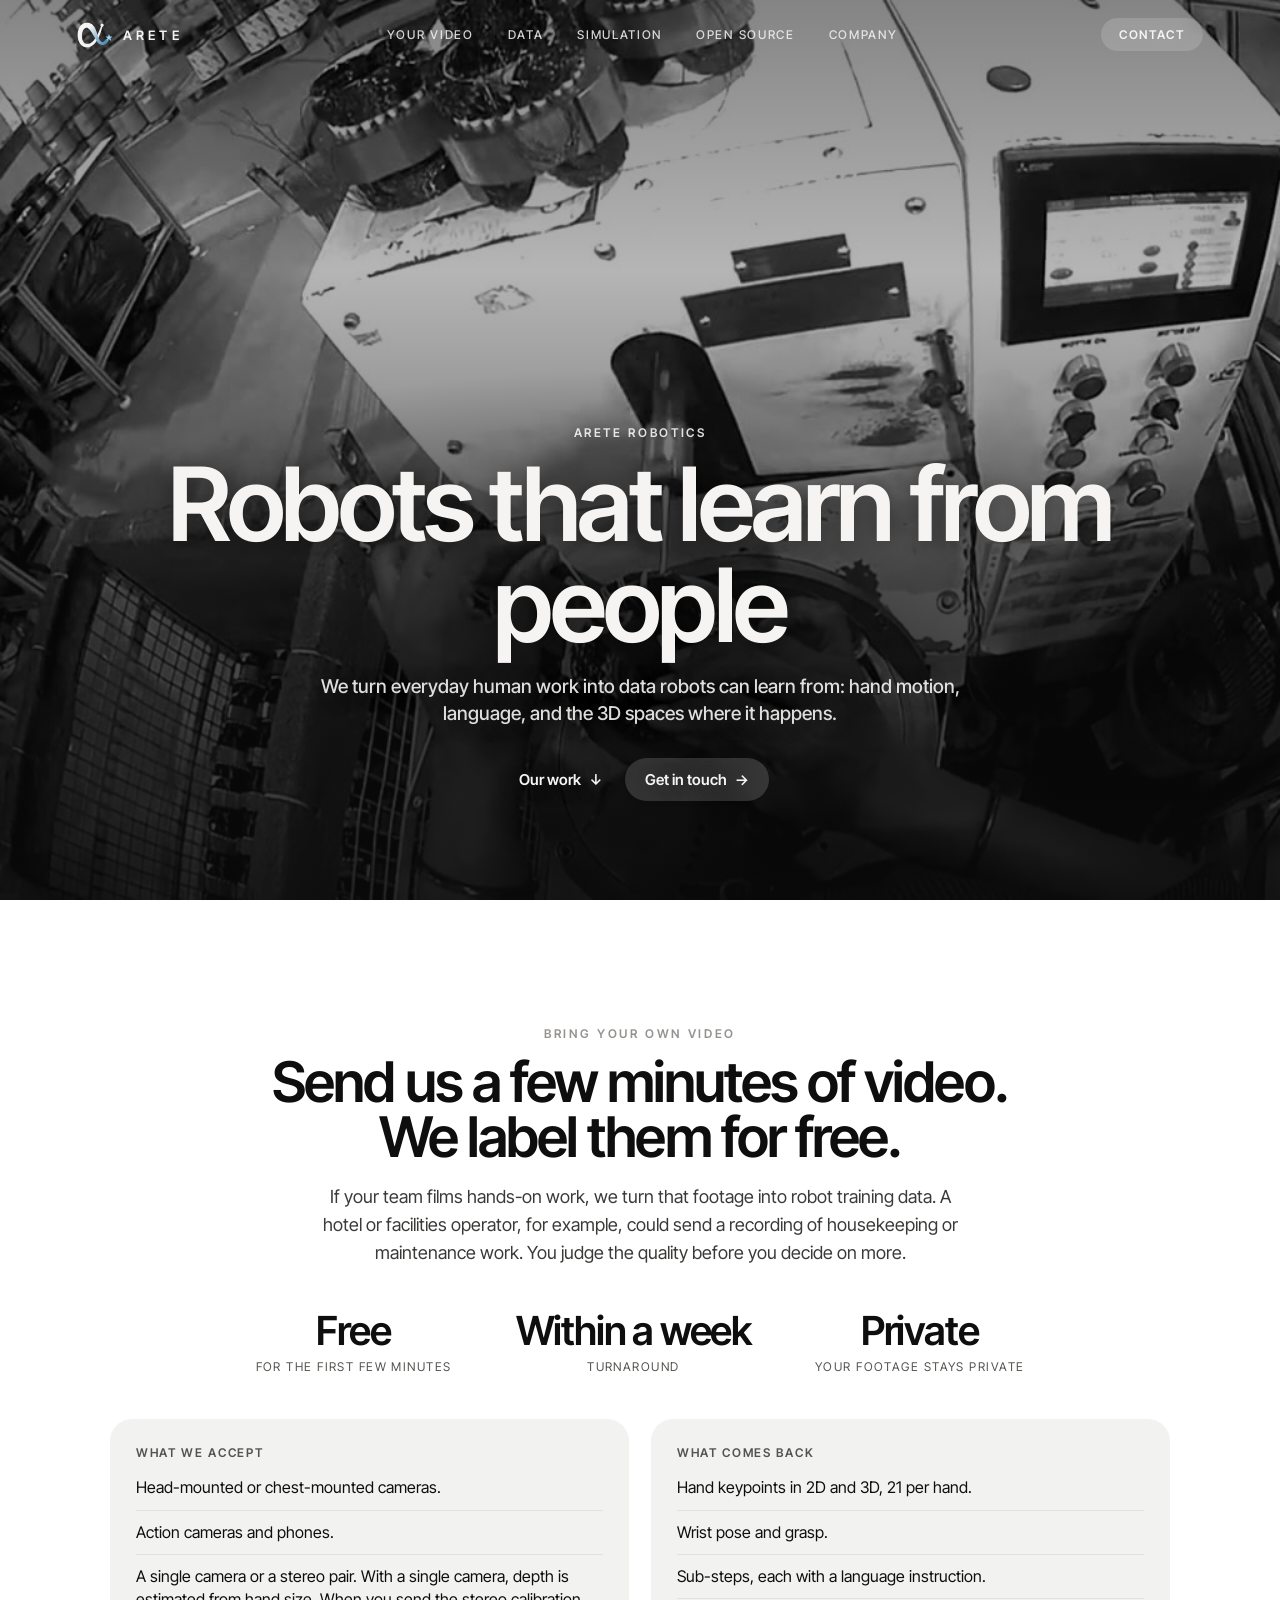
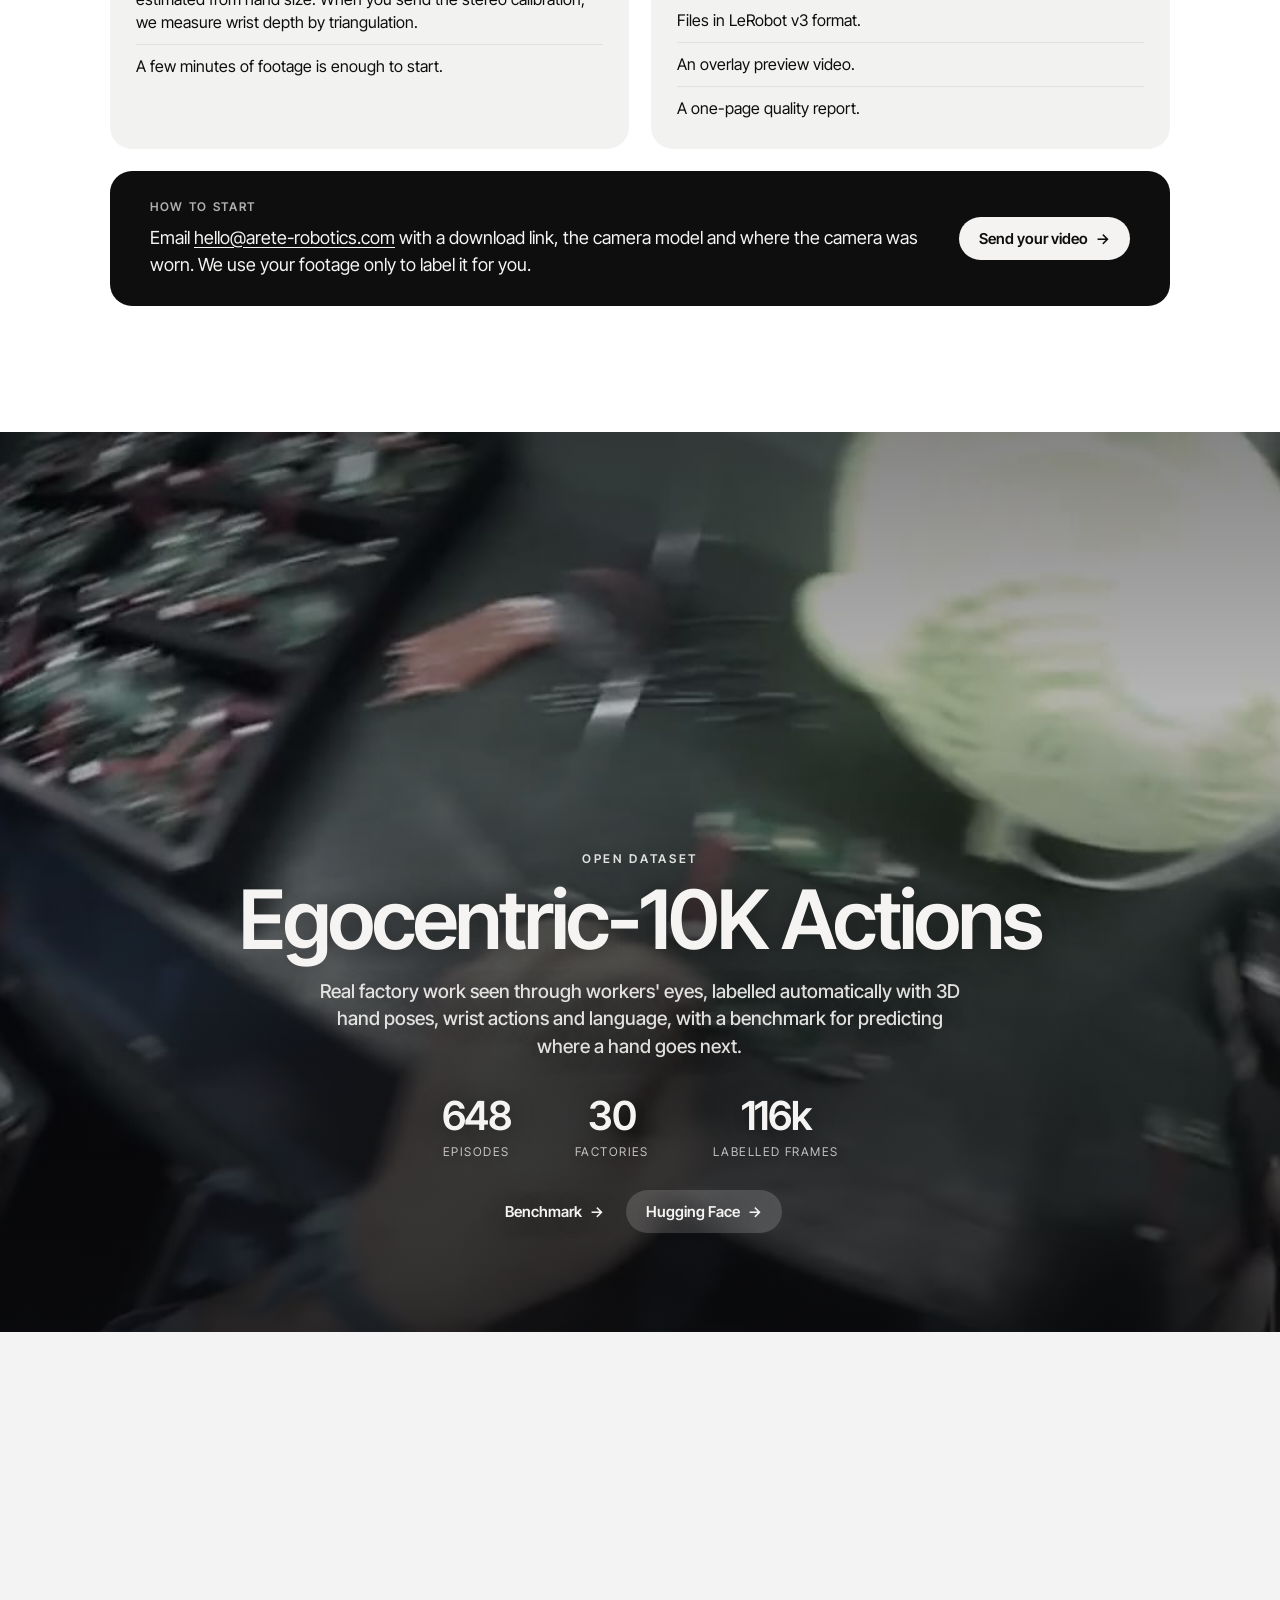
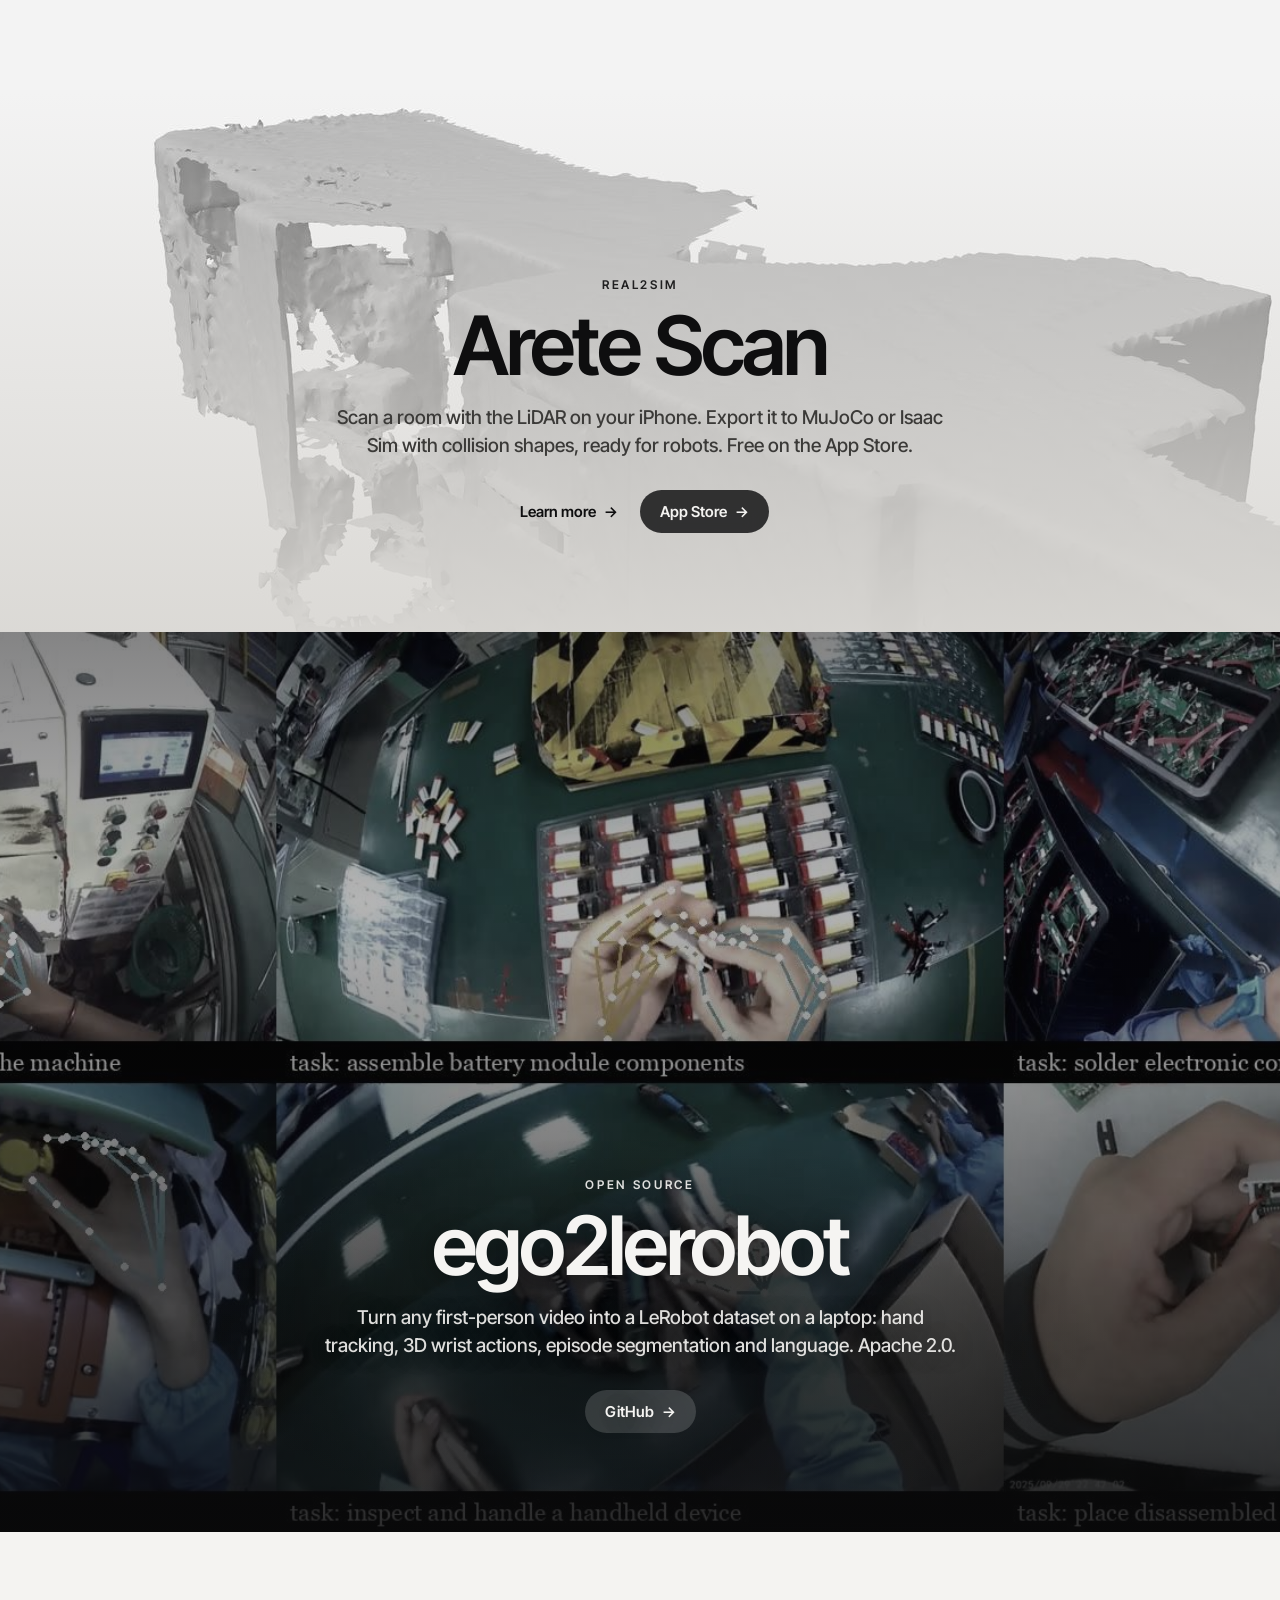
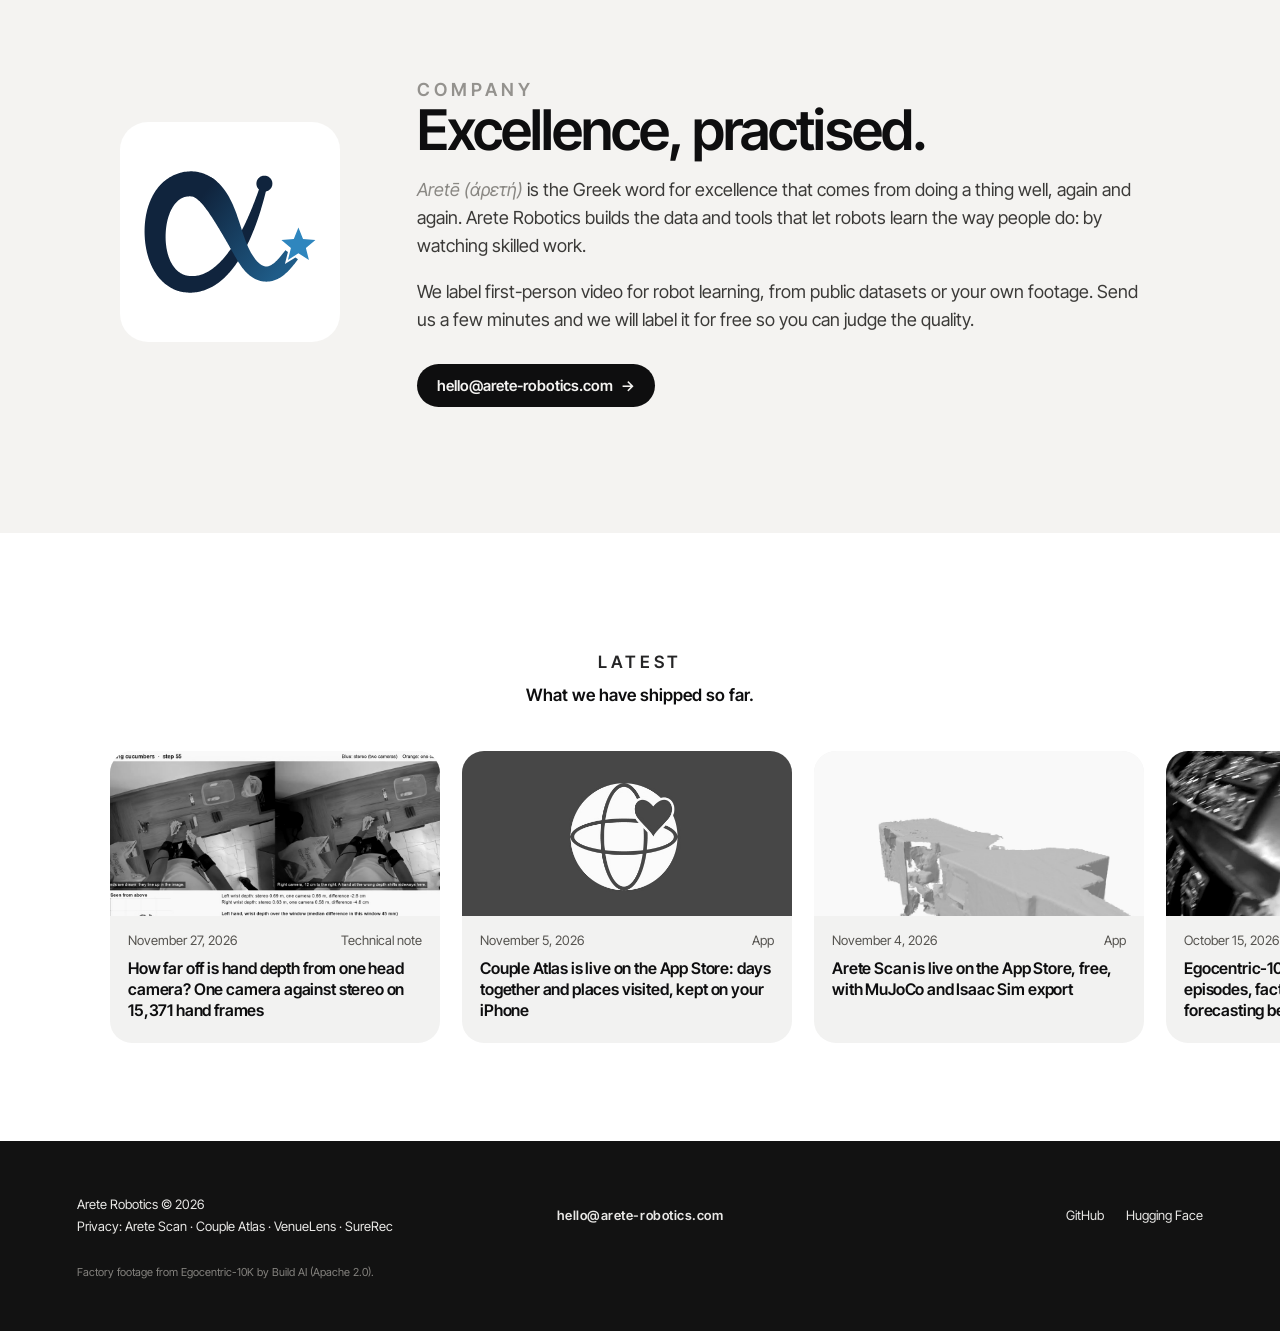
==== commit 1fbc002a: "Final logo: alpha from a dark point rising into a blue star; nav, company panel, favicons" ====
--- a/index.html
+++ b/index.html
@@ -27,7 +27,9 @@
 .nav { position: fixed; inset: 0 0 auto 0; z-index: 10; display: flex; align-items: center; justify-content: space-between; padding: 18px clamp(var(--gutter), 6vw, 96px); color: var(--on-dark); transition: background .3s, color .3s; }
 .nav.solid { background: rgba(244,243,241,.86); color: var(--ink); backdrop-filter: blur(14px); -webkit-backdrop-filter: blur(14px); }
 .brand { display: flex; align-items: center; gap: 10px; font-weight: 600; letter-spacing: .32em; font-size: 13px; }
-.brand .mark { width: 27px; height: 24px; display: block; }
+.brand .mark { width: 36.1px; height: 26px; display: block; overflow: visible; }
+.nav { --mark-tail: #4F8DBA; --mark-star: #9FD6F0; }
+.nav.solid { --mark-tail: #1F5C88; --mark-star: #2F86BE; }
 .links { display: flex; gap: 34px; font-size: 12px; font-weight: 500; letter-spacing: .14em; }
 .links a { opacity: .85; } .links a:hover { opacity: 1; }
 .cta { font-size: 12px; font-weight: 600; letter-spacing: .14em; padding: 9px 18px; border-radius: 999px; background: var(--pill); backdrop-filter: blur(8px); }
@@ -126,7 +128,7 @@
 <body>
 
 <nav class="nav" id="nav">
-  <a class="brand" href="#top"><svg class="mark" aria-hidden="true"><use href="media/alpha_symbol.svg#alpha"/></svg>ARETE</a>
+  <a class="brand" href="#top"><svg class="mark" viewBox="14.51 19.66 84.26 60.69" aria-hidden="true"><defs><linearGradient id="navg" gradientUnits="userSpaceOnUse" x1="45.51" y1="29.89" x2="85.98" y2="60.81"><stop offset="0" stop-color="currentColor"/><stop offset="1" style="stop-color:var(--mark-tail)"/></linearGradient></defs><path d="M71.56 26.60L71.23 27.52L70.90 28.45L70.57 29.38L70.24 30.30L69.91 31.22L69.57 32.15L69.24 33.06L68.89 33.98L68.55 34.90L68.20 35.81L67.84 36.72L67.48 37.63L67.12 38.54L66.75 39.44L66.37 40.34L65.99 41.23L65.61 42.13L65.22 43.02L64.82 43.90L64.41 44.79L64.00 45.67L63.59 46.54L63.16 47.41L62.73 48.28L62.29 49.14L61.85 49.99L61.40 50.84L60.94 51.68L60.47 52.52L59.99 53.35L59.51 54.17L59.01 54.99L58.51 55.80L57.99 56.60L57.47 57.39L56.94 58.16L56.40 58.93L55.84 59.69L55.28 60.44L54.70 61.17L54.12 61.88L53.52 62.59L52.91 63.27L52.29 63.94L51.66 64.58L51.01 65.21L50.35 65.81L49.68 66.39L49.00 66.95L48.31 67.47L47.61 67.97L46.90 68.43L46.17 68.86L45.44 69.26L44.70 69.61L43.96 69.93L43.20 70.21L42.45 70.45L41.69 70.64L40.92 70.79L40.16 70.90L39.39 70.97L38.63 70.99L37.88 70.97L37.14 70.90L36.43 70.79L35.73 70.64L35.06 70.44L34.40 70.20L33.78 69.91L33.17 69.57L32.59 69.20L32.03 68.78L31.49 68.32L30.98 67.82L30.49 67.29L30.03 66.71L29.59 66.11L29.18 65.47L28.80 64.80L28.44 64.11L28.10 63.39L27.79 62.65L27.51 61.88L27.26 61.11L27.02 60.31L26.82 59.51L26.64 58.69L26.48 57.86L26.35 57.02L26.24 56.17L26.15 55.32L26.08 54.46L26.04 53.60L26.02 52.73L26.02 51.87L26.04 51.00L26.08 50.13L26.14 49.27L26.22 48.41L26.33 47.56L26.45 46.72L26.60 45.88L26.77 45.06L26.96 44.24L27.17 43.44L27.41 42.66L27.67 41.89L27.95 41.14L28.25 40.41L28.58 39.70L28.93 39.02L29.30 38.36L29.69 37.74L30.10 37.15L30.52 36.59L30.97 36.08L31.43 35.60L31.90 35.16L32.39 34.76L32.89 34.41L33.39 34.10L33.91 33.83L34.44 33.60L34.98 33.42L35.54 33.27L36.10 33.16L36.67 33.09L37.24 33.05L37.78 33.06L38.28 33.10L38.75 33.18L39.18 33.30L39.60 33.46L40.02 33.67L40.45 33.93L40.89 34.23L41.33 34.59L42.82 35.59L45.72 36.18L48.55 35.35L50.68 33.29L51.61 30.46L51.13 27.51L49.35 25.13L48.24 24.32L47.04 23.58L45.75 22.91L44.39 22.33L42.97 21.85L41.51 21.50L40.03 21.27L38.57 21.17L37.13 21.19L35.73 21.31L34.35 21.53L33.00 21.84L31.67 22.26L30.38 22.76L29.12 23.35L27.91 24.03L26.76 24.78L25.68 25.60L24.66 26.48L23.70 27.41L22.82 28.39L22.01 29.40L21.27 30.44L20.59 31.50L19.97 32.58L19.40 33.67L18.89 34.77L18.44 35.88L18.03 37.00L17.66 38.12L17.34 39.24L17.06 40.37L16.81 41.49L16.60 42.62L16.43 43.74L16.28 44.86L16.17 45.98L16.09 47.10L16.04 48.21L16.02 49.33L16.02 50.44L16.05 51.55L16.11 52.65L16.19 53.76L16.30 54.87L16.45 55.97L16.62 57.08L16.82 58.18L17.05 59.28L17.32 60.38L17.62 61.47L17.95 62.56L18.33 63.64L18.74 64.72L19.19 65.78L19.69 66.84L20.24 67.88L20.83 68.90L21.48 69.91L22.18 70.89L22.94 71.84L23.75 72.76L24.62 73.64L25.55 74.47L26.54 75.25L27.58 75.96L28.67 76.61L29.81 77.18L30.99 77.67L32.19 78.08L33.41 78.40L34.65 78.63L35.89 78.78L37.12 78.85L38.34 78.84L39.55 78.76L40.74 78.61L41.92 78.39L43.08 78.11L44.22 77.77L45.33 77.37L46.41 76.92L47.46 76.41L48.48 75.87L49.47 75.28L50.42 74.65L51.33 73.99L52.21 73.30L53.06 72.59L53.88 71.85L54.67 71.09L55.43 70.31L56.16 69.52L56.87 68.71L57.55 67.89L58.21 67.05L58.85 66.21L59.46 65.35L60.06 64.49L60.64 63.62L61.20 62.74L61.74 61.86L62.27 60.97L62.78 60.07L63.28 59.17L63.77 58.26L64.24 57.35L64.70 56.44L65.14 55.52L65.58 54.59L66.00 53.67L66.42 52.74L66.82 51.81L67.22 50.87L67.60 49.94L67.98 49.00L68.34 48.06L68.70 47.11L69.05 46.17L69.39 45.22L69.73 44.27L70.05 43.32L70.37 42.36L70.68 41.41L70.99 40.45L71.29 39.49L71.58 38.53L71.86 37.57L72.14 36.61L72.41 35.65L72.68 34.68L72.94 33.72L73.19 32.75L73.43 31.78L73.67 30.81L73.90 29.84L74.12 28.86L74.34 27.89L74.50 27.05L74.35 26.34L73.89 25.79L73.23 25.52L72.51 25.58L71.91 25.97L71.69 26.26Z" fill="currentColor"/><path d="M41.33 34.59L41.79 34.99L42.26 35.44L42.74 35.94L43.22 36.47L43.71 37.04L44.21 37.64L44.70 38.27L45.20 38.93L45.70 39.61L46.21 40.31L46.71 41.03L47.21 41.76L47.71 42.52L48.22 43.28L48.72 44.06L49.22 44.85L49.72 45.65L50.23 46.46L50.73 47.28L51.23 48.10L51.73 48.94L52.23 49.78L52.74 50.62L53.24 51.47L53.74 52.33L54.24 53.19L54.74 54.06L55.24 54.93L55.75 55.80L56.25 56.68L56.75 57.57L57.26 58.46L57.77 59.35L58.28 60.25L58.79 61.15L59.32 62.06L59.85 62.97L60.40 63.89L60.97 64.81L61.57 65.72L62.22 66.64L62.91 67.54L63.66 68.44L64.48 69.31L65.37 70.16L66.35 70.95L67.42 71.68L68.57 72.32L69.81 72.86L71.13 73.27L72.52 73.52L73.94 73.61L75.36 73.52L76.75 73.27L78.06 72.87L79.30 72.34L80.43 71.72L81.48 71.03L82.45 70.30L83.34 69.53L84.17 68.74L84.96 67.93L85.69 67.11L86.40 66.29L87.07 65.47L87.72 64.64L88.34 63.81L88.95 62.99L87.76 62.10L84.20 59.51L82.99 58.61L82.42 59.38L81.85 60.13L81.28 60.86L80.71 61.57L80.13 62.25L79.55 62.90L78.96 63.51L78.37 64.09L77.78 64.61L77.19 65.07L76.60 65.48L76.04 65.81L75.49 66.07L74.96 66.25L74.44 66.36L73.94 66.39L73.44 66.36L72.93 66.25L72.40 66.07L71.86 65.82L71.32 65.50L70.78 65.11L70.24 64.66L69.72 64.15L69.20 63.59L68.69 62.97L68.19 62.30L67.70 61.60L67.23 60.86L66.77 60.09L66.32 59.30L65.90 58.48L65.49 57.65L65.10 56.79L64.73 55.92L64.37 55.04L64.03 54.14L63.69 53.24L63.37 52.32L63.05 51.39L62.74 50.46L62.43 49.53L62.13 48.58L61.82 47.63L61.52 46.68L61.21 45.72L60.89 44.76L60.57 43.79L60.24 42.83L59.90 41.85L59.55 40.88L59.18 39.91L58.80 38.93L58.39 37.95L57.97 36.97L57.52 35.99L57.04 35.01L56.53 34.03L55.99 33.05L55.41 32.08L54.79 31.11L54.13 30.14L53.41 29.19L52.63 28.25L51.78 27.32L50.87 26.42L49.88 25.55L48.80 24.72L46.10 23.53L43.16 23.74L40.65 25.31L39.16 27.87L39.02 30.84L40.27 33.54L40.27 33.54Z" fill="url(#navg)"/><path d="M76.80 27.00L76.73 27.74L76.51 28.45L76.16 29.11L75.69 29.69L75.11 30.16L74.45 30.51L73.74 30.73L73.00 30.80L72.26 30.73L71.55 30.51L70.89 30.16L70.31 29.69L69.84 29.11L69.49 28.45L69.27 27.74L69.20 27.00L69.27 26.26L69.49 25.55L69.84 24.89L70.31 24.31L70.89 23.84L71.55 23.49L72.26 23.27L73.00 23.20L73.74 23.27L74.45 23.49L75.11 23.84L75.69 24.31L76.16 24.89L76.51 25.55L76.73 26.26L76.78 26.63Z" fill="currentColor"/><path d="M89.18 47.89L91.38 53.38L97.27 53.77L92.74 57.56L94.18 63.29L89.18 60.15L84.18 63.29L85.62 57.56L81.09 53.77L86.98 53.38Z" style="fill:var(--mark-star)"/></svg>ARETE</a>
   <div class="links">
     <a href="#your-video">YOUR VIDEO</a><a href="#data">DATA</a><a href="#scan">SIMULATION</a><a href="#code">OPEN SOURCE</a><a href="#company">COMPANY</a>
   </div>
@@ -235,7 +237,7 @@
 
 <section class="company" id="company">
   <div class="inner">
-    <img src="media/alpha_panel.svg" alt="The Arete Robotics mark, a Greek letter alpha drawn as one stroke from an orange starting dot">
+    <img src="media/alpha_panel.svg" alt="The Arete Robotics mark: a Greek alpha drawn from a dark starting point, rising into a blue star">
     <div>
       <p class="eyebrow" style="color:var(--mute)">Company</p>
       <h2>Excellence, practised.</h2>
